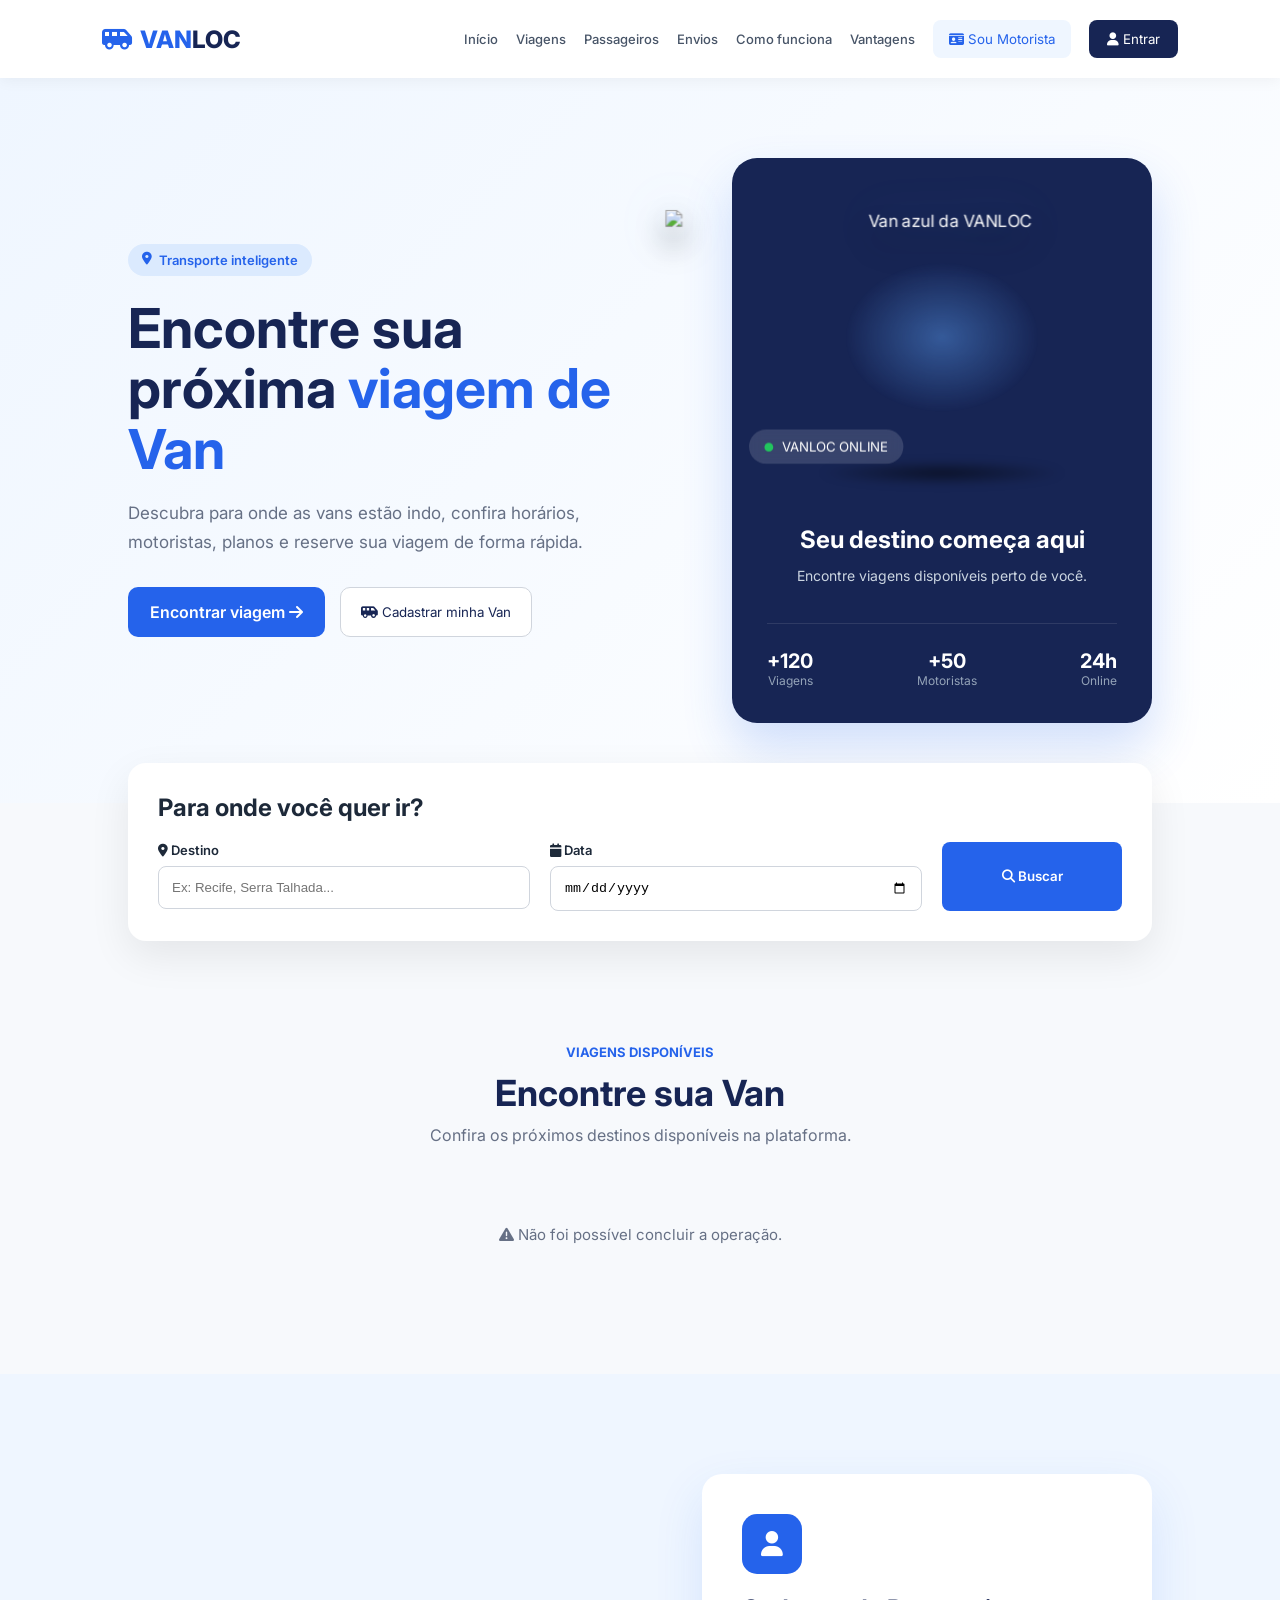
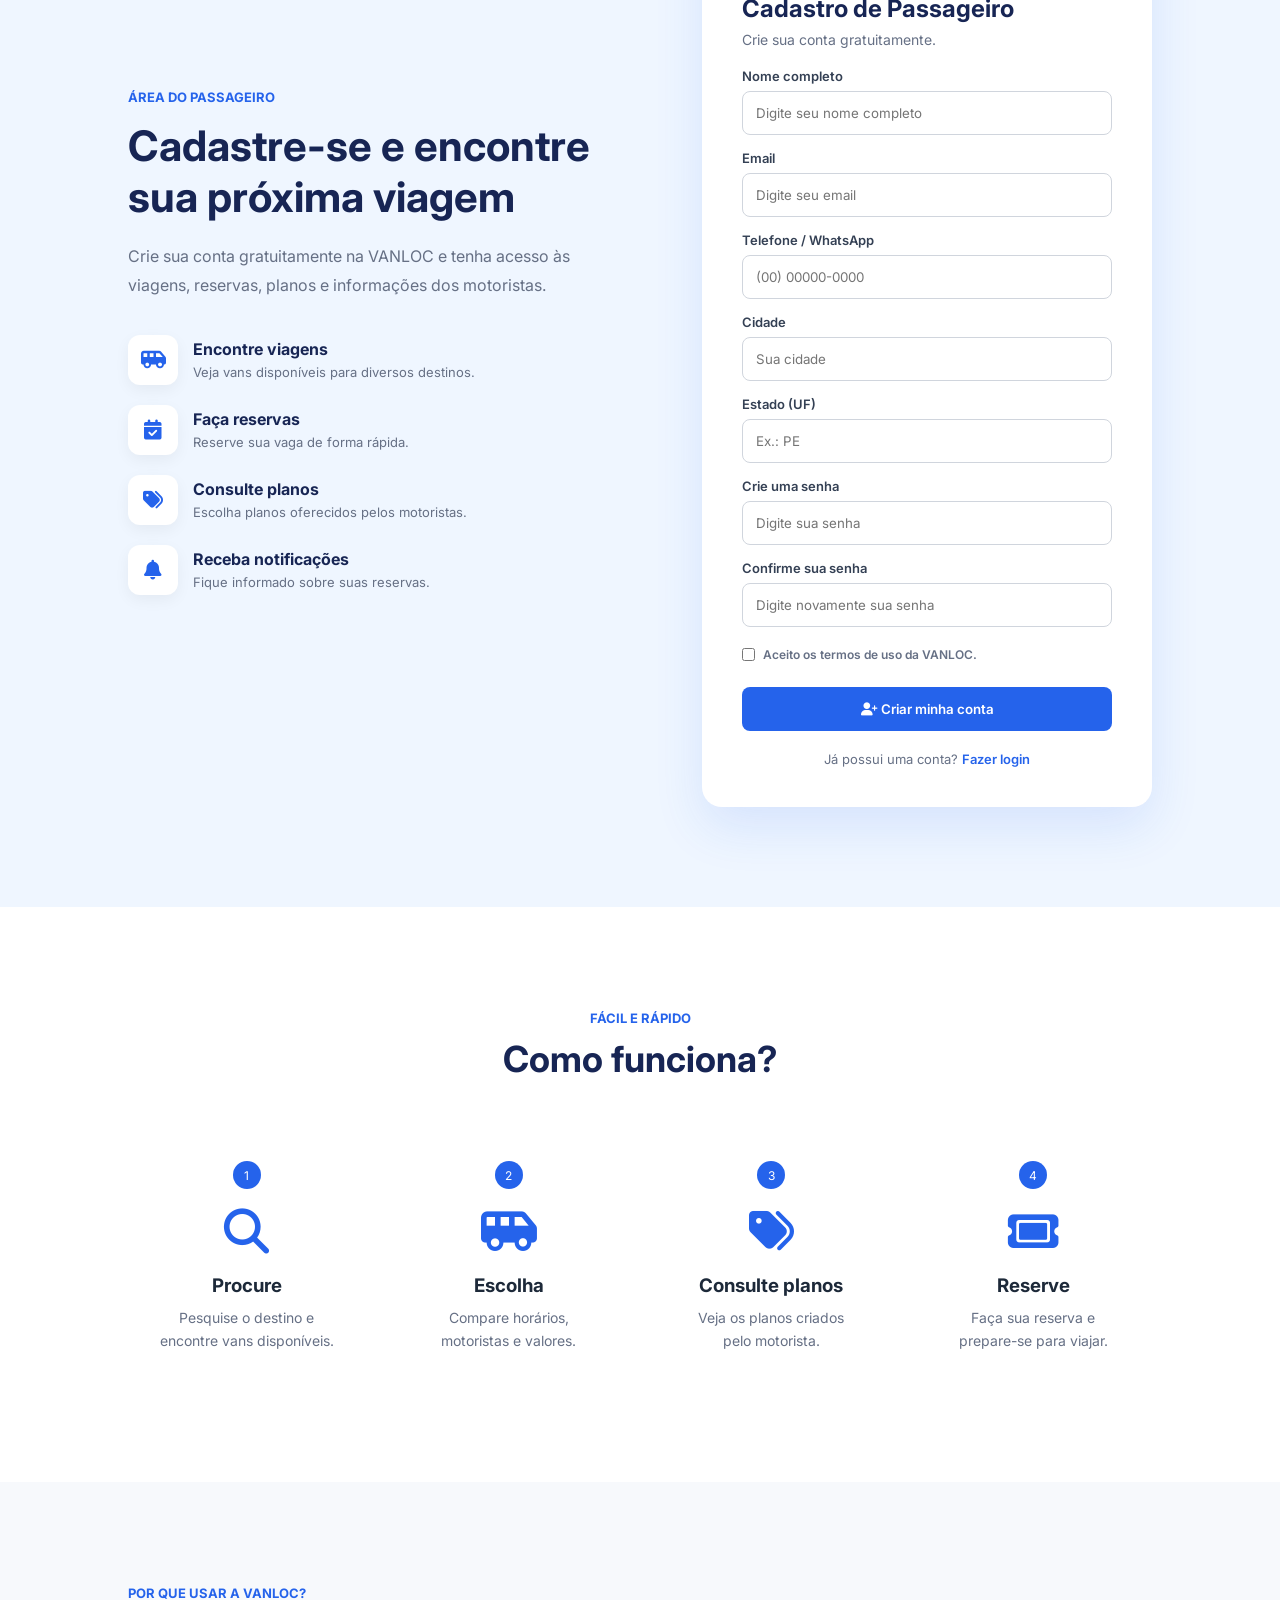
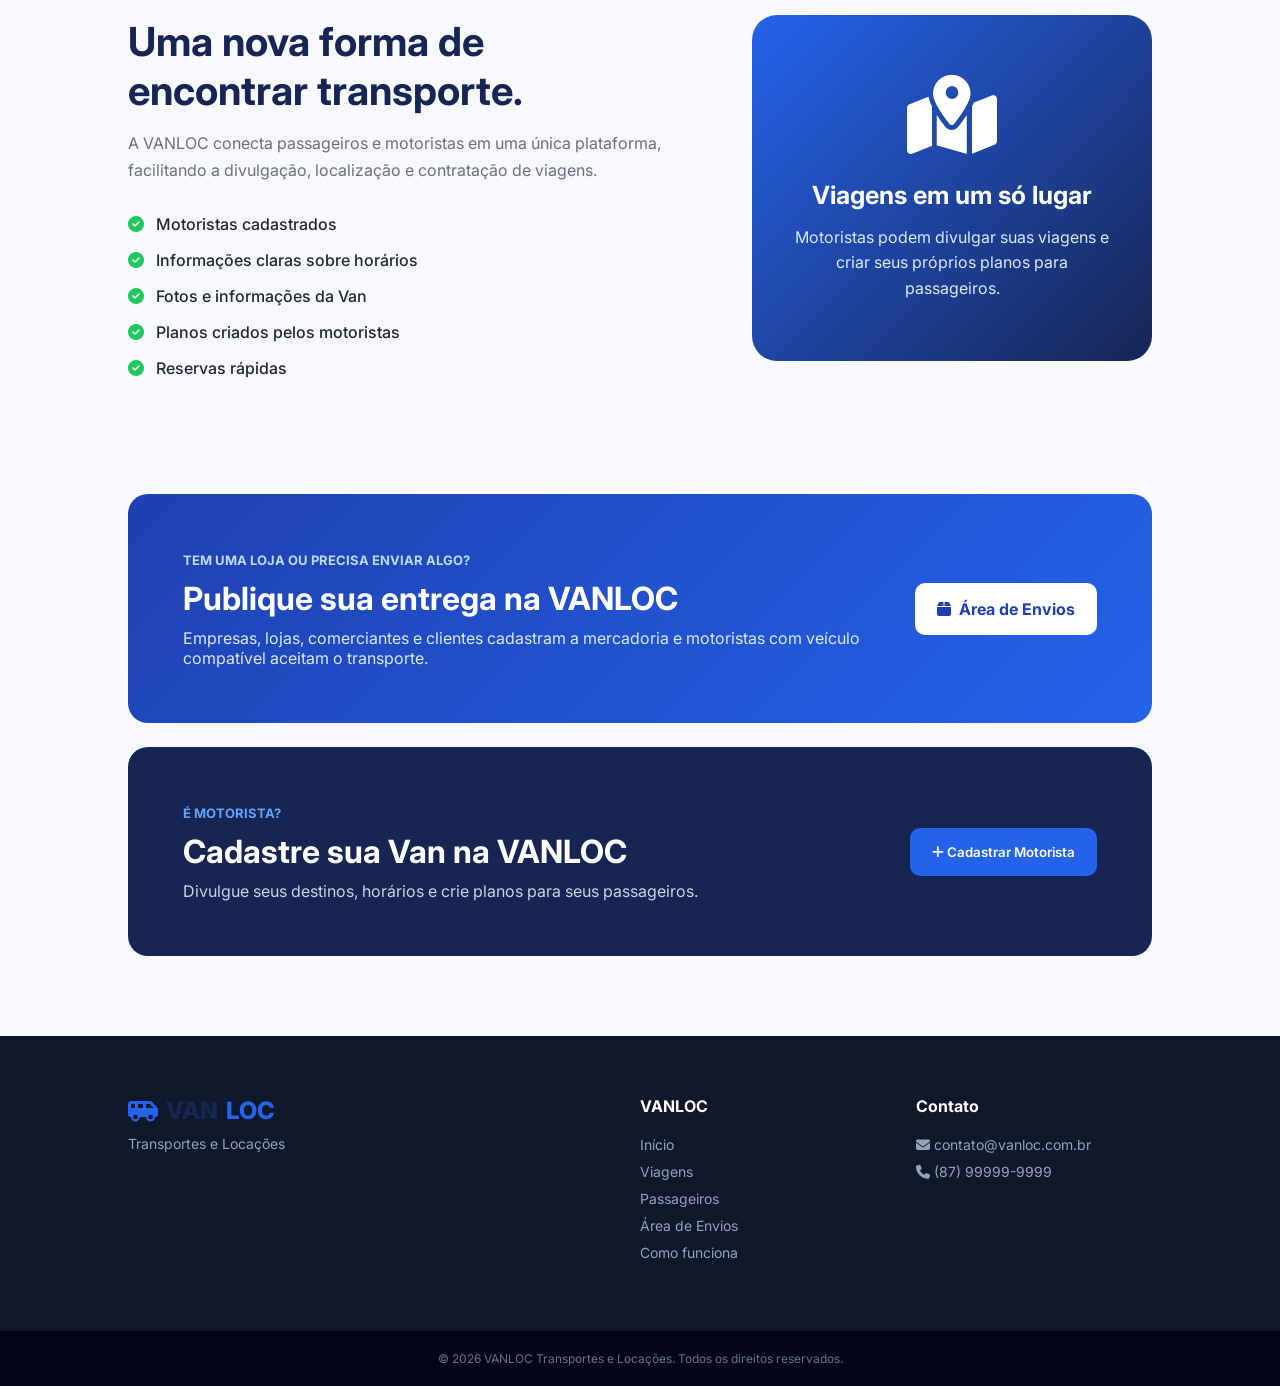
==== index.html @ 09cc71cd "Adiciona Área de Envios e compatibilidade por veículo, região e carga Quem precisa transportar merca" ====
<!DOCTYPE html>
<html lang="pt-BR">

<head>

    <meta charset="UTF-8">

    <meta name="viewport" content="width=device-width, initial-scale=1.0">

    <title>VANLOC | Transportes e Locações</title>
    <meta name="description" content="Encontre vans para o seu destino, compare horários e valores, consulte planos mensais e reserve sua vaga na VANLOC.">
    <meta name="theme-color" content="#2563eb">
    <meta property="og:title" content="VANLOC | Transportes e Locações">
    <meta property="og:description" content="Vans, horários e planos mensais de motoristas em um só lugar.">
    <meta property="og:type" content="website">

    <link rel="icon" href="favicon.ico" sizes="any">
    <link rel="icon" type="image/png" sizes="32x32" href="favicon-32.png">
    <link rel="icon" type="image/png" sizes="192x192" href="favicon-192.png">
    <link rel="apple-touch-icon" sizes="180x180" href="apple-touch-icon.png">
    <link rel="preconnect" href="https://fonts.googleapis.com">
    <link rel="preconnect" href="https://fonts.gstatic.com" crossorigin>
    <link rel="stylesheet" href="https://fonts.googleapis.com/css2?family=Inter:wght@400;500;600;700;800&display=swap">
    <link rel="stylesheet" href="style.css">

    <link
        rel="stylesheet"
        href="https://cdnjs.cloudflare.com/ajax/libs/font-awesome/6.5.2/css/all.min.css"
    >

</head>


<body>


<!-- =====================================================
HEADER
===================================================== -->

<header id="topo">

    <div class="logo">

        <i class="fa-solid fa-van-shuttle"></i>

        <span>VAN<span class="destaque">LOC</span></span>

    </div>


    <nav id="menuPrincipal" aria-label="Menu principal">

        <a href="#inicio">Início</a>

        <a href="#viagens">Viagens</a>

        <a href="#passageiro">Passageiros</a>

        <a href="envios.html">Envios</a>

        <a href="#como-funciona">Como funciona</a>

        <a href="#vantagens">Vantagens</a>


        <button
            class="btn-motorista"
            onclick="abrirMotorista()"
        >

            <i class="fa-solid fa-id-card"></i>

            Sou Motorista

        </button>


        <button
            class="btn-login"
            id="botaoConta"
            onclick="abrirLogin()"
        >

            <i class="fa-solid fa-user"></i>

            Entrar

        </button>

    </nav>

    <button class="menu-toggle" id="menuToggle" type="button"
        aria-label="Abrir menu" aria-expanded="false" aria-controls="menuPrincipal">
        <i class="fa-solid fa-bars"></i>
    </button>

</header>



<!-- =====================================================
HERO
===================================================== -->

<section class="hero" id="inicio">


    <div class="hero-text">


        <span class="tag">

            <i class="fa-solid fa-location-dot"></i>

            Transporte inteligente

        </span>


        <h1>

            Encontre sua próxima

            <span>viagem de Van</span>

        </h1>


        <p>

            Descubra para onde as vans estão indo, confira horários,
            motoristas, planos e reserve sua viagem de forma rápida.

        </p>


        <div class="hero-buttons">


            <a
                href="#viagens"
                class="btn-principal"
            >

                Encontrar viagem

                <i class="fa-solid fa-arrow-right"></i>

            </a>


            <button
                class="btn-secundario"
                onclick="abrirMotorista()"
            >

                <i class="fa-solid fa-van-shuttle"></i>

                Cadastrar minha Van

            </button>


        </div>


    </div>



    <div class="hero-card" id="heroCard">


        <div class="van-stage">

            <div class="van-tilt" id="vanTilt">

                <span class="van-glow"></span>

                <span class="van-floor"></span>


                <div class="van-float">

                    <picture>
                        <source srcset="van.webp" type="image/webp">
                        <img
                            class="van-img"
                            src="van.png"
                            alt="Van azul da VANLOC"
                            width="1100"
                            height="644"
                            fetchpriority="high"
                            decoding="async"
                            draggable="false"
                        >
                    </picture>

                </div>


                <div class="status-online">

                    <span></span>

                    VANLOC ONLINE

                </div>

            </div>

        </div>


        <h3>

            Seu destino começa aqui

        </h3>


        <p>

            Encontre viagens disponíveis perto de você.

        </p>


        <div class="estatisticas">


            <div>

                <strong>+120</strong>

                <span>Viagens</span>

            </div>


            <div>

                <strong>+50</strong>

                <span>Motoristas</span>

            </div>


            <div>

                <strong>24h</strong>

                <span>Online</span>

            </div>


        </div>


    </div>


</section>



<!-- =====================================================
BUSCA
===================================================== -->

<section class="busca">


    <div class="busca-container">


        <h2>

            Para onde você quer ir?

        </h2>


        <div class="form-busca">


            <div class="campo">

                <label>

                    <i class="fa-solid fa-location-dot"></i>

                    Destino

                </label>


                <input
                    type="text"
                    id="buscaDestino"
                    placeholder="Ex: Recife, Serra Talhada..."
                >

            </div>


            <div class="campo">

                <label>

                    <i class="fa-solid fa-calendar"></i>

                    Data

                </label>


                <input
                    type="date"
                    id="buscaData"
                >

            </div>


            <button onclick="buscarViagem()">

                <i class="fa-solid fa-magnifying-glass"></i>

                Buscar

            </button>


        </div>


    </div>


</section>



<!-- =====================================================
VIAGENS
===================================================== -->

<section
    class="viagens"
    id="viagens"
>


    <div class="titulo-secao">

        <span>VIAGENS DISPONÍVEIS</span>

        <h2>Encontre sua Van</h2>

        <p>

            Confira os próximos destinos disponíveis na plataforma.

        </p>

    </div>



    <div
        class="viagens-grid"
        id="listaViagens"
    >

        <!-- preenchido via JS (script.js) com as viagens do banco de dados -->

        <div class="viagens-vazio" id="viagensCarregando">

            <i class="fa-solid fa-spinner fa-spin"></i>

            Carregando viagens...

        </div>


    </div>


</section>



<!-- =====================================================
PASSAGEIRO
===================================================== -->

<section
    class="passageiro"
    id="passageiro"
>


    <div class="passageiro-info">


        <span>

            ÁREA DO PASSAGEIRO

        </span>


        <h2>

            Cadastre-se e encontre
            sua próxima viagem

        </h2>


        <p>

            Crie sua conta gratuitamente na VANLOC e tenha acesso às viagens,
            reservas, planos e informações dos motoristas.

        </p>



        <div class="beneficios-passageiro">


            <div>

                <i class="fa-solid fa-van-shuttle"></i>

                <div>

                    <strong>

                        Encontre viagens

                    </strong>

                    <p>

                        Veja vans disponíveis para diversos destinos.

                    </p>

                </div>

            </div>



            <div>

                <i class="fa-solid fa-calendar-check"></i>

                <div>

                    <strong>

                        Faça reservas

                    </strong>

                    <p>

                        Reserve sua vaga de forma rápida.

                    </p>

                </div>

            </div>



            <div>

                <i class="fa-solid fa-tags"></i>

                <div>

                    <strong>

                        Consulte planos

                    </strong>

                    <p>

                        Escolha planos oferecidos pelos motoristas.

                    </p>

                </div>

            </div>



            <div>

                <i class="fa-solid fa-bell"></i>

                <div>

                    <strong>

                        Receba notificações

                    </strong>

                    <p>

                        Fique informado sobre suas reservas.

                    </p>

                </div>

            </div>


        </div>


    </div>



    <!-- CADASTRO -->


    <div class="card-cadastro-passageiro">


        <div class="icone-passageiro">

            <i class="fa-solid fa-user"></i>

        </div>


        <h2>

            Cadastro de Passageiro

        </h2>


        <p>

            Crie sua conta gratuitamente.

        </p>



        <form id="formCadastroPassageiro">


            <label>

                Nome completo

            </label>


            <input
                type="text"
                id="passageiroNome"
                placeholder="Digite seu nome completo"
                required
            >



            <label>

                Email

            </label>


            <input
                type="email"
                id="passageiroEmail"
                placeholder="Digite seu email"
                required
            >



            <label>

                Telefone / WhatsApp

            </label>


            <input
                type="tel"
                id="passageiroTelefone"
                placeholder="(00) 00000-0000"
                required
            >



            <label>

                Cidade

            </label>


            <input
                type="text"
                id="passageiroCidade"
                placeholder="Sua cidade"
                required
            >



            <label>

                Estado (UF)

            </label>


            <input
                type="text"
                id="passageiroEstado"
                placeholder="Ex.: PE"
                maxlength="2"
                required
            >



            <label>

                Crie uma senha

            </label>


            <input
                type="password"
                id="passageiroSenha"
                minlength="6"
                placeholder="Digite sua senha"
                required
            >



            <label>

                Confirme sua senha

            </label>


            <input
                type="password"
                id="passageiroConfirmarSenha"
                placeholder="Digite novamente sua senha"
                required
            >



            <div class="termos">


                <input
                    type="checkbox"
                    id="aceitarTermos"
                    required
                >


                <label for="aceitarTermos">

                    Aceito os termos de uso da VANLOC.

                </label>


            </div>



            <button
                type="submit"
                class="btn-passageiro"
            >

                <i class="fa-solid fa-user-plus"></i>

                Criar minha conta

            </button>



            <p class="login-passageiro">

                Já possui uma conta?

                <a
                    href="#"
                    onclick="abrirLogin()"
                >

                    Fazer login

                </a>

            </p>


        </form>


    </div>


</section>



<!-- =====================================================
COMO FUNCIONA
===================================================== -->

<section
    class="como-funciona"
    id="como-funciona"
>


    <div class="titulo-secao">

        <span>FÁCIL E RÁPIDO</span>

        <h2>

            Como funciona?

        </h2>

    </div>



    <div class="passos">


        <div class="passo">

            <div class="numero">1</div>

            <i class="fa-solid fa-magnifying-glass"></i>

            <h3>Procure</h3>

            <p>

                Pesquise o destino e encontre vans disponíveis.

            </p>

        </div>



        <div class="passo">

            <div class="numero">2</div>

            <i class="fa-solid fa-van-shuttle"></i>

            <h3>Escolha</h3>

            <p>

                Compare horários, motoristas e valores.

            </p>

        </div>



        <div class="passo">

            <div class="numero">3</div>

            <i class="fa-solid fa-tags"></i>

            <h3>Consulte planos</h3>

            <p>

                Veja os planos criados pelo motorista.

            </p>

        </div>



        <div class="passo">

            <div class="numero">4</div>

            <i class="fa-solid fa-ticket"></i>

            <h3>Reserve</h3>

            <p>

                Faça sua reserva e prepare-se para viajar.

            </p>

        </div>


    </div>


</section>



<!-- =====================================================
VANTAGENS
===================================================== -->

<section
    class="vantagens"
    id="vantagens"
>


    <div class="vantagens-texto">


        <span>

            POR QUE USAR A VANLOC?

        </span>


        <h2>

            Uma nova forma de encontrar
            transporte.

        </h2>


        <p>

            A VANLOC conecta passageiros e motoristas em uma única
            plataforma, facilitando a divulgação, localização e contratação
            de viagens.

        </p>



        <ul>


            <li>

                <i class="fa-solid fa-circle-check"></i>

                Motoristas cadastrados

            </li>


            <li>

                <i class="fa-solid fa-circle-check"></i>

                Informações claras sobre horários

            </li>


            <li>

                <i class="fa-solid fa-circle-check"></i>

                Fotos e informações da Van

            </li>


            <li>

                <i class="fa-solid fa-circle-check"></i>

                Planos criados pelos motoristas

            </li>


            <li>

                <i class="fa-solid fa-circle-check"></i>

                Reservas rápidas

            </li>


        </ul>


    </div>



    <div class="vantagens-card">


        <i class="fa-solid fa-map-location-dot"></i>


        <h3>

            Viagens em um só lugar

        </h3>


        <p>

            Motoristas podem divulgar suas viagens e criar seus próprios
            planos para passageiros.

        </p>


    </div>


</section>



<!-- =====================================================
BANNER MOTORISTA
===================================================== -->

<section class="motorista-banner envios-banner">


    <div>


        <span>

            TEM UMA LOJA OU PRECISA ENVIAR ALGO?

        </span>


        <h2>

            Publique sua entrega na VANLOC

        </h2>


        <p>

            Empresas, lojas, comerciantes e clientes cadastram a mercadoria
            e motoristas com veículo compatível aceitam o transporte.

        </p>


    </div>


    <a class="botao-banner" href="envios.html">

        <i class="fa-solid fa-box"></i>

        Área de Envios

    </a>


</section>



<section class="motorista-banner">


    <div>


        <span>

            É MOTORISTA?

        </span>


        <h2>

            Cadastre sua Van na VANLOC

        </h2>


        <p>

            Divulgue seus destinos, horários e crie planos para seus passageiros.

        </p>


    </div>


    <button onclick="abrirMotorista()">

        <i class="fa-solid fa-plus"></i>

        Cadastrar Motorista

    </button>


</section>



<!-- =====================================================
FOOTER
===================================================== -->

<footer>


    <div class="footer-logo">


        <div class="logo">

            <i class="fa-solid fa-van-shuttle"></i>

            VAN<span>LOC</span>

        </div>


        <p>

            Transportes e Locações

        </p>


    </div>



    <div>

        <h4>VANLOC</h4>

        <a href="#inicio">Início</a>

        <a href="#viagens">Viagens</a>

        <a href="#passageiro">Passageiros</a>

        <a href="envios.html">Área de Envios</a>

        <a href="#como-funciona">Como funciona</a>

    </div>



    <div>

        <h4>Contato</h4>


        <p>

            <i class="fa-solid fa-envelope"></i>

            contato@vanloc.com.br

        </p>


        <p>

            <i class="fa-solid fa-phone"></i>

            (87) 99999-9999

        </p>

    </div>


</footer>



<div class="copyright">

    © 2026 VANLOC Transportes e Locações.

    Todos os direitos reservados.

</div>



<!-- =====================================================
MODAL LOGIN
===================================================== -->

<div
    class="modal"
    id="modalLogin"
>


    <div class="modal-content">


        <button
            class="fechar"
            onclick="fecharLogin(true)"
        >

            &times;

        </button>


        <div class="modal-logo">


            <i class="fa-solid fa-van-shuttle"></i>


            <h2>

                VANLOC

            </h2>


            <p id="loginSubtitulo">

                Acesse sua conta de passageiro

            </p>


        </div>



        <p
            id="avisoLoginReserva"
            class="subtitulo"
            role="status"
            style="display:none"
        >
            Para reservar, faça login. Se ainda não tem cadastro, use o link abaixo para criar sua conta de passageiro.
        </p>



        <form id="formLogin">


            <div class="login-tipo" role="radiogroup" aria-label="Tipo de conta">

                <label>
                    <input type="radio" name="tipoLogin" value="passageiro" checked>
                    <span><i class="fa-solid fa-user"></i> Passageiro</span>
                </label>

                <label>
                    <input type="radio" name="tipoLogin" value="motorista">
                    <span><i class="fa-solid fa-id-card"></i> Motorista</span>
                </label>

            </div>


            <label>Email</label>


            <input
                type="email"
                id="emailLogin"
                placeholder="Digite seu email"
                autocomplete="email"
                required
            >



            <label>Senha</label>


            <input
                type="password"
                id="senhaLogin"
                placeholder="Digite sua senha"
                autocomplete="current-password"
                required
            >



            <button type="submit">

                Entrar

            </button>



            <p class="criar-conta" id="criarContaPassageiro">

                Ainda não possui uma conta?

                <a
                    href="#passageiro"
                    onclick="irParaCadastroPassageiro(event)"
                >

                    Criar conta

                </a>

            </p>


        </form>


    </div>


</div>



<!-- =====================================================
MODAL MOTORISTA
===================================================== -->

<div
    class="modal"
    id="modalMotorista"
>


    <div class="modal-content modal-grande">


        <button
            class="fechar"
            onclick="fecharMotorista()"
        >

            &times;

        </button>


        <h2>

            Cadastro de Motorista

        </h2>


        <p class="subtitulo">

            Cadastre suas informações, sua Van e sua viagem.

        </p>


        <p class="criar-conta">

            Já é motorista cadastrado?

            <a href="#" onclick="abrirLogin('motorista'); fecharMotorista(); return false;">

                Entrar no painel

            </a>

        </p>



        <form id="formMotorista">


            <h3>

                <i class="fa-solid fa-user"></i>

                Informações Pessoais

            </h3>



            <div class="form-grid">


                <div>

                    <label>Nome completo</label>

                    <input
                        type="text"
                        id="nomeMotorista"
                        required
                    >

                </div>


                <div>

                    <label>Telefone</label>

                    <input
                        type="tel"
                        id="telefoneMotorista"
                        required
                    >

                </div>


                <div>

                    <label>Email</label>

                    <input
                        type="email"
                        id="emailMotorista"
                        required
                    >

                </div>


                <div>

                    <label>CPF</label>

                    <input
                        type="text"
                        id="cpfMotorista"
                        required
                    >

                </div>


            

                <div>

                    <label>Senha de acesso</label>

                    <input
                        type="password"
                        id="senhaMotorista"
                        minlength="6"
                        autocomplete="new-password"
                        placeholder="Mínimo 6 caracteres"
                        required
                    >

                </div>


                <div>

                    <label>Confirme a senha</label>

                    <input
                        type="password"
                        id="confirmarSenhaMotorista"
                        minlength="6"
                        autocomplete="new-password"
                        required
                    >

                </div>


            </div>

            <h3>

                <i class="fa-solid fa-briefcase"></i>

                Serviços que você oferece

            </h3>


            <div class="servicos-opcoes">

                <label class="servico-opcao">
                    <input type="checkbox" id="servicoPassageiros" checked>
                    <span>
                        <i class="fa-solid fa-users"></i>
                        <strong>Transporte de passageiros</strong>
                        <small>Publique viagens e receba reservas.</small>
                    </span>
                </label>

                <label class="servico-opcao">
                    <input type="checkbox" id="servicoEntregas">
                    <span>
                        <i class="fa-solid fa-box"></i>
                        <strong>Entregas de mercadorias</strong>
                        <small>Encomendas de lojas, Mercado Livre, Shopee e particulares.</small>
                    </span>
                </label>

            </div>


            <div id="campoCapacidadeMotorista" style="display:none">

                <div class="form-grid">

                    <div>

                        <label for="tipoVeiculoMotorista">Veículo usado nas entregas</label>

                        <select id="tipoVeiculoMotorista" class="campo-select">
                            <option value="moto">Moto</option>
                            <option value="carro">Carro</option>
                            <option value="utilitario">Utilitário (Fiorino, Strada...)</option>
                            <option value="van" selected>Van</option>
                            <option value="caminhao">Caminhão</option>
                        </select>

                    </div>


                    <div>

                        <label for="capacidadeCargaMotorista">Capacidade de carga (kg)</label>

                        <input
                            type="number"
                            id="capacidadeCargaMotorista"
                            min="1"
                            max="30000"
                            placeholder="Ex: 500"
                        >

                    </div>

                </div>


                <label for="regioesMotorista">Cidades atendidas (opcional)</label>

                <input
                    type="text"
                    id="regioesMotorista"
                    maxlength="1000"
                    placeholder="Ex: Caruaru, Recife, Gravatá (em branco = qualquer cidade)"
                >

            </div>





            <h3>

                <i class="fa-solid fa-van-shuttle"></i>

                Informações da Van

            </h3>



            <div class="form-grid">


                <div>

                    <label>Marca / Modelo</label>

                    <input
                        type="text"
                        id="modeloVan"
                        placeholder="Ex: Renault Master"
                        required
                    >

                </div>


                <div>

                    <label>Placa</label>

                    <input
                        type="text"
                        id="placaVan"
                        required
                    >

                </div>


                <div>

                    <label>
                        Quantidade de passageiros
                    </label>

                    <input
                        type="number"
                        id="lugaresVan"
                        min="1"
                        required
                    >

                </div>


                <div>

                    <label>Foto da Van</label>

                    <input
                        type="file"
                        id="fotoVan"
                        accept="image/*"
                    >

                </div>


            </div>

            <div id="secaoViagemMotorista">




            <h3>

                <i class="fa-solid fa-route"></i>

                Informações da Viagem

            </h3>



            <div class="form-grid">


                <div>

                    <label>Origem</label>

                    <input
                        type="text"
                        id="origem"
                        required
                    >

                </div>


                <div>

                    <label>Destino</label>

                    <input
                        type="text"
                        id="destino"
                        required
                    >

                </div>


                <div>

                    <label>Data da viagem</label>

                    <input
                        type="date"
                        id="dataViagem"
                        required
                    >

                </div>


                <div>

                    <label>Horário</label>

                    <input
                        type="time"
                        id="horarioViagem"
                        required
                    >

                </div>


                <div>

                    <label>
                        Valor da viagem avulsa
                    </label>

                    <input
                        type="number"
                        id="valorViagem"
                        min="0"
                        step="0.01"
                        placeholder="Ex: 80.00"
                        required
                    >

                </div>


                <div>

                    <label>
                        Vagas disponíveis
                    </label>

                    <input
                        type="number"
                        id="vagasViagem"
                        min="1"
                        required
                    >

                </div>


            </div>


            </div>



            <!-- =================================================
            AVISO PAINEL DO MOTORISTA
            ================================================= -->

            <div class="aviso-painel-motorista">

                <i class="fa-solid fa-circle-info"></i>

                <p>

                    Depois do cadastro, você será levado ao seu
                    <strong>Painel do Motorista</strong>, onde poderá
                    gerenciar suas viagens e até 3 planos mensais
                    e/ou encontrar entregas de mercadorias
                    compatíveis com o seu veículo.

                </p>

            </div>



            <button
                type="submit"
                class="btn-cadastro"
            >

                <i class="fa-solid fa-check"></i>

                Cadastrar e ir para o Painel

            </button>


        </form>


    </div>


</div>



<!-- =====================================================
MODAL PLANOS
===================================================== -->

<div
    class="modal"
    id="modalPlanos"
>


    <div class="modal-content modal-planos">


        <button
            class="fechar"
            onclick="fecharPlanos()"
        >

            &times;

        </button>



        <div class="cabecalho-planos">


            <span>

                <i class="fa-solid fa-tags"></i>

                PLANOS DE VIAGEM

            </span>


            <h2 id="tituloPlanos">

                Planos disponíveis

            </h2>


            <p id="subtituloPlanos">

                Escolha o plano ideal para suas viagens.

            </p>


        </div>



        <div
            class="planos-grid"
            id="listaPlanos"
        >

            <!-- preenchido via JS -->

        </div>



        <div class="info-planos">


            <i class="fa-solid fa-circle-info"></i>


            Os planos são criados pelos próprios motoristas no
            Painel do Motorista. Os valores e vantagens podem
            variar conforme cada motorista.


            <strong>

                Valor mínimo permitido: R$ 20,00 por viagem.

            </strong>


        </div>


    </div>


</div>



<!-- =====================================================
MODAL RESERVA
===================================================== -->

<div
    class="modal"
    id="modalReserva"
>


    <div class="modal-content">


        <button
            class="fechar"
            onclick="fecharReserva()"
        >

            &times;

        </button>


        <h2>

            Reservar Viagem

        </h2>


        <p
            id="viagemSelecionada"
            class="subtitulo"
        ></p>



        <form id="formReserva">


            <label>

                Nome completo

            </label>


            <input
                type="text"
                id="campoNomeReserva"
                required
            >



            <label>

                Telefone

            </label>


            <input
                type="tel"
                id="campoTelefoneReserva"
                required
            >



            <label>

                Quantidade de passageiros

            </label>


            <input
                type="number"
                id="campoQuantidadeReserva"
                min="1"
                value="1"
                required
            >



            <div class="aviso-pagamento" role="note">

                <i class="fa-solid fa-money-bill-wave"></i>

                <div>

                    <strong>PAGAMENTO REALIZADO NA HORA DA PARTIDA PARA VIAGEM</strong>

                    <p>
                        O pagamento é feito diretamente ao motorista no
                        momento da partida. Nada é cobrado pelo site.
                    </p>

                </div>

            </div>



            <button type="submit">

                Confirmar Reserva

            </button>


        </form>


    </div>


</div>



<!-- =====================================================
NOTIFICAÇÃO
===================================================== -->

<div
    id="notificacao"
    class="notificacao"
>


    <i class="fa-solid fa-circle-check"></i>


    <span id="mensagemNotificacao"></span>


</div>



<script src="script.js"></script>


</body>

</html>
---- style.css ----
/* Fonte Inter carregada via <link> no HTML (mais rápido que @import) */


* {
    margin: 0;
    padding: 0;
    box-sizing: border-box;
}


html {
    scroll-behavior: smooth;
}


body {
    font-family: 'Inter', sans-serif;
    background: #f7f9fc;
    color: #1d2939;
}


/* =====================================================
HEADER
===================================================== */

header {

    width: 100%;

    display: flex;

    justify-content: space-between;

    align-items: center;

    padding: 20px 8%;

    background: white;

    position: sticky;

    top: 0;

    z-index: 100;

    box-shadow: 0 2px 15px rgba(0,0,0,0.05);

}


.logo {

    font-size: 24px;

    font-weight: 800;

    color: #172554;

    display: flex;

    align-items: center;

    gap: 8px;

}


.logo i {

    color: #2563eb;

}


.logo span {

    color: #2563eb;

}


.logo .destaque {

    color: #172554;

}


nav {

    display: flex;

    align-items: center;

    gap: 18px;

}


nav a {

    text-decoration: none;

    color: #475467;

    font-size: 13px;

    font-weight: 500;

}


nav a:hover {

    color: #2563eb;

}


button {

    border: none;

    cursor: pointer;

    font-family: inherit;

}


.btn-login {

    background: #172554;

    color: white;

    padding: 11px 18px;

    border-radius: 8px;

}


.btn-motorista {

    background: #eff6ff;

    color: #2563eb;

    padding: 11px 16px;

    border-radius: 8px;

}


/* =====================================================
HERO
===================================================== */

.hero {

    min-height: 580px;

    padding: 80px 10%;

    display: grid;

    grid-template-columns: 1fr 420px;

    gap: 80px;

    align-items: center;

    background: linear-gradient(
        135deg,
        #eff6ff,
        #ffffff
    );

}


.tag {

    background: #dbeafe;

    color: #2563eb;

    padding: 8px 14px;

    border-radius: 30px;

    font-size: 13px;

    font-weight: 600;

    display: inline-flex;

    gap: 7px;

    margin-bottom: 22px;

}


.hero h1 {

    font-size: 55px;

    line-height: 1.1;

    margin-bottom: 20px;

    color: #172554;

}


.hero h1 span {

    color: #2563eb;

}


.hero p {

    color: #667085;

    font-size: 17px;

    line-height: 1.7;

    max-width: 600px;

}


.hero-buttons {

    display: flex;

    gap: 15px;

    margin-top: 30px;

}


.btn-principal {

    background: #2563eb;

    color: white;

    padding: 15px 22px;

    border-radius: 10px;

    text-decoration: none;

    font-weight: 600;

}


.btn-secundario {

    background: white;

    color: #172554;

    padding: 15px 20px;

    border-radius: 10px;

    border: 1px solid #d0d5dd;

}


/* HERO CARD */

.hero-card {

    background: #172554;

    padding: 35px;

    border-radius: 25px;

    color: white;

    text-align: center;

    box-shadow: 0 25px 50px rgba(37,99,235,0.2);

}


.status-online {

    position: absolute;

    left: 0;

    bottom: 46px;

    display: inline-flex;

    gap: 8px;

    align-items: center;

    background: rgba(255,255,255,0.14);

    backdrop-filter: blur(6px);

    -webkit-backdrop-filter: blur(6px);

    padding: 8px 14px;

    border-radius: 30px;

    font-size: 12px;

    transform: translateZ(84px);

}


.status-online span {

    width: 8px;

    height: 8px;

    background: #22c55e;

    border-radius: 50%;

}


/* ---------- Van em 3D ---------- */

.van-stage {

    position: relative;

    height: 300px;

    margin: 6px 0 26px;

    perspective: 900px;

}


.van-tilt {

    position: absolute;

    inset: 0;

    transform-style: preserve-3d;

    transform: rotateX(var(--rx, 0deg)) rotateY(var(--ry, 0deg));

    transition: transform 0.18s ease-out;

    will-change: transform;

}


.van-glow {

    position: absolute;

    left: 50%;

    top: 46%;

    width: 80%;

    height: 72%;

    transform: translate(-50%, -50%) translateZ(-30px);

    background: radial-gradient(
        closest-side,
        rgba(96,165,250,0.42),
        rgba(96,165,250,0) 72%
    );

    pointer-events: none;

}


.van-floor {

    position: absolute;

    left: 50%;

    bottom: 14px;

    width: 70%;

    height: 24px;

    transform: translateX(-50%);

    background: radial-gradient(
        closest-side,
        rgba(0,0,0,0.55),
        rgba(0,0,0,0) 100%
    );

    filter: blur(4px);

    pointer-events: none;

}


.van-float {

    position: absolute;

    left: 50%;

    bottom: -25px;

    width: 185%;

    transform-style: preserve-3d;

    transform: translateX(-50%) translateZ(46px);

    animation: vanFlutuar 5s ease-in-out infinite;

}


.van-img {

    display: block;

    width: 100%;

    height: auto;

    user-select: none;

    -webkit-user-drag: none;

    filter:
        drop-shadow(0 16px 14px rgba(0,0,0,0.45))
        drop-shadow(0 0 22px rgba(96,165,250,0.22));

}


@keyframes vanFlutuar {

    0%, 100% {
        transform: translateX(-50%) translateZ(46px) translateY(0);
    }

    50% {
        transform: translateX(-50%) translateZ(46px) translateY(-7px);
    }

}


.hero-card h3 {

    font-size: 24px;

    margin-bottom: 10px;

}


.hero-card p {

    color: #cbd5e1;

    font-size: 14px;

}


.estatisticas {

    display: flex;

    justify-content: space-between;

    margin-top: 35px;

    border-top: 1px solid rgba(255,255,255,0.1);

    padding-top: 25px;

}


.estatisticas div {

    display: flex;

    flex-direction: column;

}


.estatisticas strong {

    font-size: 20px;

}


.estatisticas span {

    font-size: 12px;

    color: #94a3b8;

}


/* =====================================================
BUSCA
===================================================== */

.busca {

    padding: 0 10%;

    margin-top: -40px;

    position: relative;

}


.busca-container {

    background: white;

    padding: 30px;

    border-radius: 18px;

    box-shadow: 0 15px 40px rgba(0,0,0,0.08);

}


.busca-container h2 {

    margin-bottom: 20px;

}


.form-busca {

    display: grid;

    grid-template-columns: 1fr 1fr 180px;

    gap: 20px;

}


.campo {

    display: flex;

    flex-direction: column;

}


.campo label {

    font-size: 13px;

    font-weight: 600;

    margin-bottom: 8px;

}


input {

    padding: 13px;

    border: 1px solid #d0d5dd;

    border-radius: 8px;

    outline: none;

}


input:focus {

    border-color: #2563eb;

}


.form-busca button {

    background: #2563eb;

    color: white;

    border-radius: 8px;

    font-weight: 600;

}


/* =====================================================
SEÇÕES
===================================================== */

.viagens,
.como-funciona {

    padding: 100px 10%;

}


.titulo-secao {

    text-align: center;

    margin-bottom: 50px;

}


.titulo-secao span {

    color: #2563eb;

    font-weight: 700;

    font-size: 13px;

}


.titulo-secao h2 {

    font-size: 36px;

    color: #172554;

    margin: 10px 0;

}


.titulo-secao p {

    color: #667085;

}


/* =====================================================
VIAGENS
===================================================== */

.viagens-grid {

    display: grid;

    grid-template-columns: repeat(3, 1fr);

    gap: 25px;

}


.viagem-card {

    background: white;

    border-radius: 16px;

    overflow: hidden;

    box-shadow: 0 8px 30px rgba(0,0,0,0.06);

    transition: 0.3s;

}


.viagem-card:hover {

    transform: translateY(-7px);

}


.imagem-van {

    height: 190px;

    position: relative;

}


.imagem-van img {

    width: 100%;

    height: 100%;

    object-fit: cover;

}


.disponivel {

    position: absolute;

    top: 15px;

    right: 15px;

    background: #dcfce7;

    color: #15803d;

    padding: 7px 12px;

    border-radius: 20px;

    font-size: 11px;

    font-weight: 700;

}


.viagem-info {

    padding: 22px;

}


.motorista-info {

    display: flex;

    align-items: center;

    gap: 10px;

    margin-bottom: 20px;

}


.avatar {

    width: 45px;

    height: 45px;

    border-radius: 50%;

    background: #dbeafe;

    color: #2563eb;

    display: flex;

    justify-content: center;

    align-items: center;

    font-weight: 700;

}


.motorista-info div:last-child {

    display: flex;

    flex-direction: column;

}


.motorista-info strong {

    font-size: 13px;

}


.motorista-info span {

    font-size: 10px;

    color: #16a34a;

}


.viagem-info h3 {

    color: #172554;

    margin-bottom: 18px;

    font-size: 18px;

}


.viagem-info h3 i {

    color: #2563eb;

    margin: 0 7px;

}


.detalhes {

    display: flex;

    gap: 20px;

    margin-bottom: 25px;

    color: #667085;

    font-size: 12px;

}


.detalhes i {

    color: #2563eb;

}


.rodape-viagem {

    border-top: 1px solid #eaecf0;

    padding-top: 18px;

    display: flex;

    justify-content: space-between;

    align-items: center;

    gap: 15px;

}


.preco {

    min-width: 120px;

}


.preco small {

    display: block;

    color: #98a2b3;

    font-size: 10px;

}


.preco strong {

    color: #2563eb;

    font-size: 19px;

}


.preco .valor-minimo {

    color: #16a34a;

    font-size: 9px;

    margin-top: 5px;

}


.botoes-viagem {

    display: flex;

    flex-direction: column;

    gap: 7px;

    width: 145px;

}


.btn-planos {

    background: #eff6ff;

    color: #2563eb;

    border: 1px solid #bfdbfe;

    padding: 9px 8px;

    border-radius: 7px;

    font-size: 10px;

    font-weight: 600;

}


.btn-planos:hover {

    background: #dbeafe;

}


.btn-reservar {

    background: #2563eb;

    color: white;

    padding: 9px 8px;

    border-radius: 7px;

    font-size: 11px;

    font-weight: 600;

}


/* =====================================================
PASSAGEIRO
===================================================== */

.passageiro {

    padding: 100px 10%;

    background: #eff6ff;

    display: grid;

    grid-template-columns: 1fr 450px;

    gap: 80px;

    align-items: center;

}


.passageiro-info > span {

    color: #2563eb;

    font-size: 13px;

    font-weight: 700;

}


.passageiro-info h2 {

    font-size: 42px;

    color: #172554;

    margin: 15px 0 20px;

    line-height: 1.2;

}


.passageiro-info > p {

    color: #667085;

    line-height: 1.8;

    font-size: 16px;

    margin-bottom: 35px;

}


.beneficios-passageiro {

    display: flex;

    flex-direction: column;

    gap: 20px;

}


.beneficios-passageiro > div {

    display: flex;

    align-items: center;

    gap: 15px;

}


.beneficios-passageiro i {

    width: 50px;

    height: 50px;

    background: white;

    color: #2563eb;

    border-radius: 12px;

    display: flex;

    align-items: center;

    justify-content: center;

    font-size: 20px;

    box-shadow: 0 5px 15px rgba(0,0,0,0.05);

}


.beneficios-passageiro strong {

    color: #172554;

    display: block;

    margin-bottom: 5px;

}


.beneficios-passageiro p {

    color: #667085;

    font-size: 13px;

}


.card-cadastro-passageiro {

    background: white;

    padding: 40px;

    border-radius: 20px;

    box-shadow: 0 20px 50px rgba(37,99,235,0.12);

}


.icone-passageiro {

    width: 60px;

    height: 60px;

    background: #2563eb;

    color: white;

    border-radius: 15px;

    display: flex;

    justify-content: center;

    align-items: center;

    font-size: 25px;

    margin-bottom: 20px;

}


.card-cadastro-passageiro h2 {

    color: #172554;

    margin-bottom: 8px;

}


.card-cadastro-passageiro > p {

    color: #667085;

    font-size: 14px;

    margin-bottom: 20px;

}


#formCadastroPassageiro label {

    display: block;

    margin-top: 15px;

    margin-bottom: 7px;

    font-size: 13px;

    font-weight: 600;

    color: #344054;

}


#formCadastroPassageiro input {

    width: 100%;

    padding: 13px;

    border: 1px solid #d0d5dd;

    border-radius: 8px;

    font-family: inherit;

}


.termos {

    display: flex;

    align-items: center;

    gap: 8px;

    margin-top: 20px;

}


.termos input {

    width: auto !important;

}


.termos label {

    margin: 0 !important;

    font-size: 12px !important;

    color: #667085 !important;

}


.btn-passageiro {

    width: 100%;

    margin-top: 25px;

    padding: 15px;

    background: #2563eb;

    color: white;

    border-radius: 8px;

    font-weight: 600;

}


.login-passageiro {

    text-align: center;

    margin-top: 20px;

    font-size: 13px;

    color: #667085;

}


.login-passageiro a {

    color: #2563eb;

    font-weight: 600;

    text-decoration: none;

}


/* =====================================================
COMO FUNCIONA
===================================================== */

.como-funciona {

    background: white;

}


.passos {

    display: grid;

    grid-template-columns: repeat(4, 1fr);

    gap: 25px;

}


.passo {

    text-align: center;

    padding: 30px;

}


.numero {

    width: 28px;

    height: 28px;

    background: #2563eb;

    color: white;

    border-radius: 50%;

    display: flex;

    justify-content: center;

    align-items: center;

    margin: auto;

    font-size: 12px;

}


.passo > i {

    font-size: 45px;

    color: #2563eb;

    margin: 20px 0;

}


.passo h3 {

    margin-bottom: 10px;

}


.passo p {

    color: #667085;

    font-size: 14px;

    line-height: 1.6;

}


/* =====================================================
VANTAGENS
===================================================== */

.vantagens {

    padding: 100px 10%;

    display: grid;

    grid-template-columns: 1fr 400px;

    gap: 80px;

    align-items: center;

}


.vantagens-texto span {

    color: #2563eb;

    font-size: 13px;

    font-weight: 700;

}


.vantagens-texto h2 {

    font-size: 40px;

    margin: 15px 0;

    color: #172554;

}


.vantagens-texto p {

    color: #667085;

    line-height: 1.7;

}


.vantagens-texto ul {

    list-style: none;

    margin-top: 30px;

}


.vantagens-texto li {

    margin: 16px 0;

    font-weight: 500;

}


.vantagens-texto li i {

    color: #22c55e;

    margin-right: 8px;

}


.vantagens-card {

    background: linear-gradient(
        135deg,
        #2563eb,
        #172554
    );

    color: white;

    padding: 60px 40px;

    border-radius: 25px;

    text-align: center;

}


.vantagens-card i {

    font-size: 80px;

    margin-bottom: 25px;

}


.vantagens-card h3 {

    font-size: 25px;

    margin-bottom: 15px;

}


.vantagens-card p {

    color: #dbeafe;

    line-height: 1.6;

}


/* =====================================================
MOTORISTA
===================================================== */

.motorista-banner {

    margin: 0 10% 80px;

    padding: 55px;

    border-radius: 20px;

    background: #172554;

    color: white;

    display: flex;

    justify-content: space-between;

    align-items: center;

}


.motorista-banner span {

    color: #60a5fa;

    font-weight: 700;

    font-size: 13px;

}


.motorista-banner h2 {

    font-size: 32px;

    margin: 10px 0;

}


.motorista-banner p {

    color: #cbd5e1;

}


.motorista-banner button {

    background: #2563eb;

    color: white;

    padding: 16px 22px;

    border-radius: 10px;

    font-weight: 600;

}


/* =====================================================
FOOTER
===================================================== */

footer {

    background: #0f172a;

    color: white;

    padding: 60px 10%;

    display: grid;

    grid-template-columns: 2fr 1fr 1fr;

    gap: 40px;

}


footer h4 {

    margin-bottom: 20px;

}


footer a {

    display: block;

    color: #94a3b8;

    text-decoration: none;

    margin-bottom: 10px;

    font-size: 14px;

}


footer p {

    color: #94a3b8;

    margin: 10px 0;

    font-size: 14px;

}


.copyright {

    background: #020617;

    color: #64748b;

    text-align: center;

    padding: 20px;

    font-size: 12px;

}


.aviso-painel-motorista {

    display: flex;

    gap: 12px;

    align-items: flex-start;

    background: #eff6ff;

    border: 1px solid #bfdbfe;

    border-radius: 10px;

    padding: 16px;

    margin-top: 25px;

}


.aviso-painel-motorista i {

    color: #2563eb;

    font-size: 18px;

    margin-top: 2px;

}


.aviso-painel-motorista p {

    font-size: 13px;

    color: #1d3a66;

    line-height: 1.5;

}


/* =====================================================
MODAIS
===================================================== */

.modal {

    display: none;

    position: fixed;

    z-index: 1000;

    inset: 0;

    background: rgba(15,23,42,0.75);

    padding: 30px;

    overflow-y: auto;

}


.modal-content {

    background: white;

    width: 100%;

    max-width: 450px;

    margin: 40px auto;

    padding: 35px;

    border-radius: 18px;

    position: relative;

}


.modal-grande {

    max-width: 850px;

}


.fechar {

    position: absolute;

    right: 20px;

    top: 15px;

    background: transparent;

    font-size: 30px;

    color: #667085;

}


.modal-logo {

    text-align: center;

    margin-bottom: 25px;

}


.modal-logo i {

    font-size: 40px;

    color: #2563eb;

}


.modal h2 {

    color: #172554;

    margin-bottom: 8px;

}


.subtitulo {

    color: #667085;

    margin-bottom: 25px;

}


form label {

    display: block;

    margin: 15px 0 7px;

    font-size: 13px;

    font-weight: 600;

}


form input {

    width: 100%;

}


form button[type="submit"] {

    width: 100%;

    margin-top: 25px;

    padding: 14px;

    background: #2563eb;

    color: white;

    border-radius: 8px;

    font-weight: 600;

}


.criar-conta {

    text-align: center;

    margin-top: 20px;

    font-size: 13px;

    color: #667085;

}


.criar-conta a {

    color: #2563eb;

    font-weight: 600;

}


.form-grid {

    display: grid;

    grid-template-columns: 1fr 1fr;

    gap: 20px;

}


#formMotorista h3 {

    margin-top: 30px;

    margin-bottom: 5px;

    color: #172554;

}


#formMotorista h3 i {

    color: #2563eb;

    margin-right: 5px;

}


.descricao-cadastro-plano {

    font-size: 13px;

    color: #667085;

    margin: 10px 0 15px;

}


.btn-cadastro {

    background: #16a34a !important;

}


/* =====================================================
PLANOS
===================================================== */

.modal-planos {

    max-width: 1100px;

}


.cabecalho-planos {

    text-align: center;

    margin-bottom: 40px;

}


.cabecalho-planos span {

    color: #2563eb;

    font-size: 12px;

    font-weight: 700;

}


.cabecalho-planos h2 {

    font-size: 32px;

    margin: 12px 0;

    color: #172554;

}


.cabecalho-planos p {

    color: #667085;

}


.planos-grid {

    display: grid;

    grid-template-columns: repeat(3, 1fr);

    gap: 20px;

}


.plano-card {

    border: 1px solid #e2e8f0;

    border-radius: 16px;

    padding: 30px;

    position: relative;

    background: white;

    transition: 0.3s;

}


.plano-card:hover {

    transform: translateY(-5px);

    box-shadow: 0 15px 35px rgba(0,0,0,0.08);

}


.plano-destaque {

    border: 2px solid #2563eb;

}


.mais-escolhido {

    position: absolute;

    top: -12px;

    left: 50%;

    transform: translateX(-50%);

    background: #2563eb;

    color: white;

    padding: 6px 15px;

    border-radius: 20px;

    font-size: 9px;

    font-weight: 700;

}


.plano-titulo {

    display: flex;

    align-items: center;

    gap: 10px;

}


.plano-titulo i {

    width: 42px;

    height: 42px;

    display: flex;

    justify-content: center;

    align-items: center;

    background: #eff6ff;

    color: #2563eb;

    border-radius: 10px;

}


.plano-titulo h3 {

    color: #172554;

}


.descricao-plano {

    color: #667085;

    font-size: 13px;

    margin: 20px 0;

    line-height: 1.6;

}


.preco-plano {

    margin-bottom: 25px;

}


.preco-plano small {

    display: block;

    color: #98a2b3;

}


.preco-plano strong {

    font-size: 32px;

    color: #2563eb;

}


.preco-plano span {

    color: #667085;

    font-size: 12px;

}


.plano-card ul {

    list-style: none;

    margin-bottom: 25px;

}


.plano-card li {

    font-size: 13px;

    margin: 13px 0;

    color: #475467;

}


.plano-card li i {

    color: #22c55e;

    margin-right: 7px;

}


.plano-card button {

    width: 100%;

    padding: 13px;

    background: #2563eb;

    color: white;

    border-radius: 8px;

    font-weight: 600;

}


.info-planos {

    margin-top: 30px;

    padding: 18px;

    background: #eff6ff;

    color: #475467;

    border-radius: 10px;

    font-size: 12px;

    line-height: 1.7;

}


.info-planos i {

    color: #2563eb;

    margin-right: 6px;

}


.info-planos strong {

    color: #172554;

}


.plano-vazio {

    grid-column: 1 / -1;

    display: flex;

    flex-direction: column;

    align-items: center;

    text-align: center;

    gap: 12px;

    padding: 40px 20px;

    color: #667085;

}


.plano-vazio i {

    font-size: 28px;

    color: #2563eb;

}


/* =====================================================
NOTIFICAÇÃO
===================================================== */

.notificacao {

    position: fixed;

    right: 25px;

    bottom: 25px;

    background: #172554;

    color: white;

    padding: 16px 20px;

    border-radius: 10px;

    display: none;

    align-items: center;

    gap: 10px;

    box-shadow: 0 15px 40px rgba(0,0,0,0.2);

    z-index: 2000;

}


.notificacao i {

    color: #22c55e;

}


/* =====================================================
RESPONSIVO
===================================================== */

@media (max-width: 1100px) {


    nav a {

        display: none;

    }


    .hero {

        grid-template-columns: 1fr;

    }


    .hero-card {

        max-width: 500px;

    }


    .viagens-grid {

        grid-template-columns: repeat(2, 1fr);

    }


    .passageiro {

        grid-template-columns: 1fr;

    }


    .vantagens {

        grid-template-columns: 1fr;

    }


}


@media (max-width: 700px) {


    header {

        padding: 15px 5%;

    }


    .btn-motorista {

        display: none;

    }


    .hero {

        padding: 60px 7%;

    }


    .hero h1 {

        font-size: 38px;

    }


    .hero-buttons {

        flex-direction: column;

    }


    .form-busca {

        grid-template-columns: 1fr;

    }


    .viagens-grid {

        grid-template-columns: 1fr;

    }


    .rodape-viagem {

        flex-direction: column;

        align-items: stretch;

    }


    .botoes-viagem {

        width: 100%;

    }


    .botoes-viagem button {

        width: 100%;

    }


    .passos {

        grid-template-columns: 1fr;

    }


    .passageiro {

        padding: 70px 7%;

        gap: 50px;

    }


    .passageiro-info h2 {

        font-size: 32px;

    }


    .card-cadastro-passageiro {

        padding: 25px;

    }


    .vantagens {

        padding: 70px 7%;

    }


    .vantagens-texto h2 {

        font-size: 30px;

    }


    .motorista-banner {

        margin: 0 5% 50px;

        padding: 35px;

        flex-direction: column;

        align-items: flex-start;

        gap: 25px;

    }


    footer {

        grid-template-columns: 1fr;

    }


    .form-grid {

        grid-template-columns: 1fr;

    }


    .planos-grid {

        grid-template-columns: 1fr;

    }


}


/* =====================================================
PAINEL DO MOTORISTA
===================================================== */


.corpo-painel {

    background: #f7f9fc;

}


.painel-wrapper {

    display: flex;

    min-height: 100vh;

}



/* =====================================================
SIDEBAR
===================================================== */

.painel-sidebar {

    width: 240px;

    flex-shrink: 0;

    background: #172554;

    color: white;

    display: flex;

    flex-direction: column;

    padding: 30px 20px;

    position: sticky;

    top: 0;

    height: 100vh;

}


.painel-logo {

    font-size: 20px;

    font-weight: 800;

    display: flex;

    align-items: center;

    gap: 8px;

    color: #60a5fa;

}


.painel-logo .destaque {

    color: white;

}


.painel-logo-legenda {

    font-size: 12px;

    color: #93c5fd;

    margin: 6px 0 35px;

}


.painel-nav {

    display: flex;

    flex-direction: column;

    gap: 6px;

    flex: 1;

}


.painel-nav-item {

    display: flex;

    align-items: center;

    gap: 12px;

    padding: 12px 14px;

    border-radius: 10px;

    background: transparent;

    color: #cbd5e1;

    font-weight: 600;

    font-size: 14px;

    text-align: left;

    width: 100%;

}


.painel-nav-item i {

    width: 18px;

}


.painel-nav-item:hover {

    background: rgba(255,255,255,0.06);

    color: white;

}


.painel-nav-item.ativo {

    background: #2563eb;

    color: white;

}


.painel-sidebar-rodape {

    display: flex;

    flex-direction: column;

    gap: 8px;

    padding-top: 20px;

    border-top: 1px solid rgba(255,255,255,0.1);

}


.painel-sidebar-rodape a,
.painel-sidebar-rodape button {

    display: flex;

    align-items: center;

    gap: 10px;

    color: #cbd5e1;

    background: transparent;

    text-decoration: none;

    font-size: 13px;

    font-weight: 500;

    padding: 8px 6px;

    text-align: left;

}


.painel-sidebar-rodape a:hover,
.painel-sidebar-rodape button:hover {

    color: white;

}



/* =====================================================
CONTEÚDO
===================================================== */

.painel-conteudo {

    flex: 1;

    padding: 40px 5%;

    max-width: 1100px;

}


.painel-topo {

    margin-bottom: 30px;

}


.painel-topo h1 {

    color: #172554;

    font-size: 26px;

    margin-bottom: 6px;

}


.painel-topo p {

    color: #667085;

    font-size: 14px;

}



/* =====================================================
CARTÕES DE ESTATÍSTICA
===================================================== */

.stats-grid {

    display: grid;

    grid-template-columns: repeat(4, 1fr);

    gap: 20px;

    margin-bottom: 30px;

}


.stat-card {

    background: white;

    border-radius: 14px;

    padding: 22px;

    display: flex;

    align-items: center;

    gap: 16px;

    box-shadow: 0 2px 15px rgba(0,0,0,0.05);

}


.stat-card i {

    width: 46px;

    height: 46px;

    border-radius: 12px;

    background: #eff6ff;

    color: #2563eb;

    display: flex;

    align-items: center;

    justify-content: center;

    font-size: 18px;

    flex-shrink: 0;

}


.stat-card strong {

    display: block;

    font-size: 20px;

    color: #172554;

}


.stat-card span {

    font-size: 12px;

    color: #667085;

}



/* =====================================================
CARTÃO GENÉRICO DO PAINEL
===================================================== */

.painel-card {

    background: white;

    border-radius: 14px;

    padding: 26px;

    box-shadow: 0 2px 15px rgba(0,0,0,0.05);

}


.painel-card h2 {

    font-size: 17px;

    color: #172554;

    margin-bottom: 16px;

}


.painel-obs {

    margin-top: 16px;

    font-size: 12px;

    color: #667085;

}


.painel-obs i {

    color: #2563eb;

    margin-right: 6px;

}



/* =====================================================
TABELA DE VIAGENS
===================================================== */

.tabela-viagens {

    display: flex;

    flex-direction: column;

    gap: 10px;

}


.linha-viagem {

    display: flex;

    justify-content: space-between;

    align-items: center;

    padding: 14px 16px;

    background: #f7f9fc;

    border-radius: 10px;

    font-size: 13px;

}


.linha-viagem strong {

    color: #172554;

}


.linha-viagem span {

    color: #667085;

}


.viagens-vazio {

    text-align: center;

    padding: 30px 10px;

    color: #667085;

    font-size: 13px;

}



/* =====================================================
ABA DE PLANOS
===================================================== */

.planos-cabecalho {

    display: flex;

    justify-content: space-between;

    align-items: flex-start;

    gap: 20px;

    margin-bottom: 24px;

}


.planos-cabecalho h2 {

    color: #172554;

    margin-bottom: 6px;

}


.planos-cabecalho p {

    color: #667085;

    font-size: 13px;

    max-width: 520px;

    line-height: 1.6;

}


.btn-novo-plano {

    background: #2563eb;

    color: white;

    padding: 12px 18px;

    border-radius: 10px;

    font-weight: 600;

    font-size: 13px;

    white-space: nowrap;

    display: flex;

    align-items: center;

    gap: 8px;

}


.btn-novo-plano:disabled {

    background: #cbd5e1;

    cursor: not-allowed;

}


.planos-grid-painel {

    display: grid;

    grid-template-columns: repeat(3, 1fr);

    gap: 20px;

    margin-bottom: 30px;

}


.plano-card-painel {

    background: white;

    border-radius: 14px;

    padding: 22px;

    box-shadow: 0 2px 15px rgba(0,0,0,0.05);

    display: flex;

    flex-direction: column;

    gap: 10px;

    position: relative;

}


.plano-card-painel .badge-ordem {

    align-self: flex-start;

    font-size: 11px;

    font-weight: 700;

    color: #2563eb;

    background: #eff6ff;

    padding: 4px 10px;

    border-radius: 999px;

}


.plano-card-painel h3 {

    color: #172554;

    font-size: 16px;

}


.plano-card-painel .valor {

    font-size: 22px;

    font-weight: 800;

    color: #172554;

}


.plano-card-painel .valor span {

    font-size: 12px;

    font-weight: 500;

    color: #667085;

}


.plano-card-painel ul {

    list-style: none;

    font-size: 12px;

    color: #475467;

    display: flex;

    flex-direction: column;

    gap: 6px;

}


.plano-card-painel ul li i {

    color: #2563eb;

    margin-right: 6px;

}


.plano-card-painel .plano-acoes {

    display: flex;

    gap: 10px;

    margin-top: auto;

    padding-top: 10px;

}


.plano-card-painel .plano-acoes button {

    flex: 1;

    padding: 9px;

    border-radius: 8px;

    font-size: 12px;

    font-weight: 600;

}


.plano-card-painel .btn-editar-plano {

    background: #eff6ff;

    color: #2563eb;

}


.plano-card-painel .btn-remover-plano {

    background: #fef2f2;

    color: #dc2626;

}


.planos-vazio-painel {

    grid-column: 1 / -1;

    text-align: center;

    padding: 40px 20px;

    color: #667085;

    font-size: 13px;

}



/* =====================================================
FORMULÁRIO DE PLANO
===================================================== */

.form-plano-card {

    background: white;

    border-radius: 14px;

    padding: 26px;

    box-shadow: 0 2px 15px rgba(0,0,0,0.05);

    max-width: 520px;

}


.form-plano-card h3 {

    color: #172554;

    margin-bottom: 8px;

}


.form-plano-card label {

    display: block;

    font-size: 13px;

    font-weight: 600;

    margin: 15px 0 7px;

}


.form-plano-card input {

    width: 100%;

}


.form-plano-linha {

    display: grid;

    grid-template-columns: 1fr 1fr;

    gap: 16px;

}


.vantagens-input {

    display: flex;

    gap: 10px;

}


.vantagens-input input {

    flex: 1;

}


.vantagens-input button {

    background: #172554;

    color: white;

    padding: 0 16px;

    border-radius: 8px;

    font-weight: 600;

    font-size: 13px;

    white-space: nowrap;

}


.lista-vantagens-form {

    list-style: none;

    margin-top: 12px;

    display: flex;

    flex-direction: column;

    gap: 8px;

}


.lista-vantagens-form li {

    display: flex;

    justify-content: space-between;

    align-items: center;

    background: #f7f9fc;

    padding: 8px 12px;

    border-radius: 8px;

    font-size: 13px;

    color: #1d2939;

}


.lista-vantagens-form li button {

    background: transparent;

    color: #dc2626;

    font-size: 14px;

}


.form-plano-botoes {

    display: flex;

    gap: 10px;

    margin-top: 22px;

}


.btn-salvar-plano {

    flex: 1;

    background: #2563eb;

    color: white;

    padding: 13px;

    border-radius: 8px;

    font-weight: 600;

}


.btn-cancelar-plano {

    background: #f2f4f7;

    color: #475467;

    padding: 13px 18px;

    border-radius: 8px;

    font-weight: 600;

}



/* =====================================================
RESPONSIVO
===================================================== */

@media (max-width: 900px) {

    .painel-wrapper {

        flex-direction: column;

    }


    .painel-sidebar {

        width: 100%;

        height: auto;

        position: relative;

        flex-direction: row;

        align-items: center;

        flex-wrap: wrap;

        gap: 16px;

    }


    .painel-nav {

        flex-direction: row;

        flex: unset;

    }


    .painel-sidebar-rodape {

        flex-direction: row;

        border-top: none;

        padding-top: 0;

        margin-left: auto;

    }


    .painel-logo-legenda {

        display: none;

    }


    .stats-grid,
    .planos-grid-painel {

        grid-template-columns: 1fr 1fr;

    }


    .form-plano-linha {

        grid-template-columns: 1fr;

    }

}


@media (max-width: 560px) {

    .stats-grid,
    .planos-grid-painel {

        grid-template-columns: 1fr;

    }

}


/* =====================================================
MELHORIAS V2
===================================================== */

:focus-visible {
    outline: 3px solid #93c5fd;
    outline-offset: 2px;
    border-radius: 6px;
}

input:focus,
select:focus,
textarea:focus {
    border-color: #2563eb;
    box-shadow: 0 0 0 3px rgba(37, 99, 235, 0.18);
    outline: none;
}

header {
    background: rgba(255, 255, 255, 0.92);
    backdrop-filter: blur(10px);
}

section[id] {
    scroll-margin-top: 84px;
}

.viagem-card img {
    background: #e2e8f0;
}

body.modal-aberto {
    overflow: hidden;
}

.modal {
    overflow-y: auto;
    overscroll-behavior: contain;
}

.modal-content {
    animation: modalEntrada 0.22s ease-out;
}

@keyframes modalEntrada {
    from { opacity: 0; transform: translateY(12px); }
    to   { opacity: 1; transform: none; }
}

.menu-toggle {
    display: none;
    width: 42px;
    height: 42px;
    border: 1px solid #dbe3ef;
    border-radius: 10px;
    background: white;
    color: #172554;
    font-size: 18px;
    cursor: pointer;
    align-items: center;
    justify-content: center;
}

@media (max-width: 1100px) {

    header {
        flex-wrap: wrap;
        gap: 10px;
    }

    nav {
        margin-left: auto;
    }

    .menu-toggle {
        display: inline-flex;
    }

    header.menu-aberto nav {
        order: 3;
        flex-basis: 100%;
        flex-direction: column;
        align-items: stretch;
        padding-top: 8px;
    }

    header.menu-aberto nav a {
        display: block;
        padding: 13px 0;
        border-top: 1px solid #eef2f7;
    }

    header.menu-aberto nav .btn-motorista {
        display: inline-flex;
        justify-content: center;
    }
}

/* Van em 3D no celular */

@media (max-width: 480px) {

    .van-stage {
        height: 190px;
    }

    .status-online {
        font-size: 11px;
        padding: 6px 11px;
        bottom: 34px;
    }
}


/* Sem inclinação para quem prefere menos movimento */

@media (prefers-reduced-motion: reduce) {

    .van-float {
        animation: none;
    }

    .van-tilt {
        transform: none !important;
    }
}


@media (prefers-reduced-motion: reduce) {

    html {
        scroll-behavior: auto;
    }

    *,
    *::before,
    *::after {
        animation-duration: 0.01ms !important;
        transition-duration: 0.01ms !important;
    }
}


/* =====================================================
CONTA DO PASSAGEIRO NO HEADER
===================================================== */

.btn-login.logado-passageiro {
    display: inline-flex;
    align-items: center;
    gap: 8px;
    min-height: 42px;
    cursor: pointer;
}

.avatar-header {
    width: 30px;
    height: 30px;
    border-radius: 50%;
    object-fit: cover;
    display: inline-flex;
    align-items: center;
    justify-content: center;
    background: #dbeafe;
    color: #1d4ed8;
    font-weight: 800;
    font-size: 13px;
}

.avatar-inicial {
    border: 2px solid rgba(255,255,255,.65);
}

/* =====================================================
DASHBOARD DO PASSAGEIRO
===================================================== */

.dashboard-passageiro {
    background: #f5f8fc;
    color: #172554;
}

.dp-shell {
    min-height: 100vh;
    display: flex;
}

.dp-sidebar {
    width: 250px;
    background: #172554;
    color: white;
    padding: 28px 18px;
    display: flex;
    flex-direction: column;
    position: sticky;
    top: 0;
    height: 100vh;
    box-sizing: border-box;
}

.dp-logo {
    font-size: 21px;
    font-weight: 800;
    display: flex;
    align-items: center;
    gap: 9px;
    color: #60a5fa;
}

.dp-logo span { color: white; }
.dp-caption { color: #93c5fd; font-size: 12px; margin: 6px 0 28px; }
.dp-nav { display: flex; flex-direction: column; gap: 6px; flex: 1; }
.dp-nav button, .dp-side-link {
    border: 0;
    text-decoration: none;
    width: 100%;
    padding: 12px 13px;
    border-radius: 10px;
    background: transparent;
    color: #cbd5e1;
    display: flex;
    align-items: center;
    gap: 12px;
    font-weight: 600;
    cursor: pointer;
    text-align: left;
    font-size: 14px;
}
.dp-nav button:hover, .dp-nav button.ativo { background: #2563eb; color: white; }
.dp-side-footer { display: grid; gap: 7px; }
.dp-side-footer button, .dp-side-footer a { color: #cbd5e1; background: transparent; border: 0; padding: 10px 13px; text-align: left; text-decoration: none; cursor: pointer; border-radius: 10px; }
.dp-side-footer button:hover, .dp-side-footer a:hover { background: rgba(255,255,255,.06); color: white; }

.dp-main { flex: 1; min-width: 0; }
.dp-topbar {
    background: white;
    border-bottom: 1px solid #e5e7eb;
    padding: 20px 34px;
    display: flex;
    justify-content: space-between;
    align-items: center;
    gap: 20px;
}
.dp-user-mini { display: flex; align-items: center; gap: 12px; }
.dp-user-mini img, .dp-user-mini .dp-avatar { width: 42px; height: 42px; border-radius: 50%; object-fit: cover; }
.dp-avatar { display: flex; align-items: center; justify-content: center; background: #dbeafe; color: #2563eb; font-weight: 800; }
.dp-content { padding: 34px; max-width: 1250px; margin: 0 auto; }
.dp-content h1 { margin: 0 0 7px; font-size: 30px; color: #172554; }
.dp-subtitle { color: #667085; margin: 0 0 26px; }
.dp-aba { display: none; }
.dp-aba.ativa { display: block; }
.dp-stats { display: grid; grid-template-columns: repeat(3, 1fr); gap: 16px; margin-bottom: 25px; }
.dp-stat, .dp-card { background: white; border: 1px solid #e5e7eb; border-radius: 16px; box-shadow: 0 8px 24px rgba(15,23,42,.05); }
.dp-stat { padding: 20px; display: flex; align-items: center; gap: 15px; }
.dp-stat i { width: 46px; height: 46px; border-radius: 12px; background: #eff6ff; color: #2563eb; display: flex; align-items: center; justify-content: center; font-size: 20px; }
.dp-stat strong { display: block; font-size: 22px; color: #172554; }
.dp-stat span { display: block; color: #667085; font-size: 13px; margin-top: 3px; }
.dp-card { padding: 24px; margin-bottom: 18px; }
.dp-card h2 { margin: 0 0 18px; font-size: 19px; }
.dp-profile-grid { display: grid; grid-template-columns: 180px 1fr; gap: 28px; align-items: start; }
.dp-photo-box { text-align: center; }
.dp-photo-preview { width: 140px; height: 140px; border-radius: 50%; object-fit: cover; background: #eff6ff; border: 4px solid #dbeafe; display: flex; align-items: center; justify-content: center; margin: 0 auto 13px; color: #2563eb; font-size: 45px; font-weight: 800; overflow: hidden; }
.dp-photo-preview img { width: 100%; height: 100%; object-fit: cover; }
.dp-photo-label { display: inline-flex; gap: 7px; align-items: center; cursor: pointer; padding: 9px 13px; border-radius: 9px; background: #eff6ff; color: #2563eb; font-weight: 700; font-size: 13px; }
.dp-photo-label input { display: none; }
.dp-form-grid { display: grid; grid-template-columns: 1fr 1fr; gap: 15px; }
.dp-field.full { grid-column: 1 / -1; }
.dp-field label { display: block; font-size: 13px; font-weight: 700; margin-bottom: 7px; color: #344054; }
.dp-field input, .dp-field textarea { width: 100%; box-sizing: border-box; border: 1px solid #d0d5dd; border-radius: 10px; padding: 11px 12px; font: inherit; outline: none; background: white; }
.dp-field textarea { min-height: 95px; resize: vertical; }
.dp-field input:focus, .dp-field textarea:focus { border-color: #2563eb; box-shadow: 0 0 0 3px rgba(37,99,235,.10); }
.dp-btn { border: 0; border-radius: 10px; padding: 12px 17px; background: #2563eb; color: white; font-weight: 700; cursor: pointer; }
.dp-btn.secondary { background: #eef2f7; color: #344054; }
.dp-actions { display: flex; justify-content: flex-end; gap: 10px; margin-top: 18px; }
.dp-empty { padding: 35px; text-align: center; color: #667085; border: 1px dashed #cbd5e1; border-radius: 14px; background: #f8fafc; }
.dp-trip { display: block; border: 1px solid #e5e7eb; padding: 20px; border-radius: 13px; margin-bottom: 14px; background: #fff; }
.dp-trip h3 { margin: 0 0 7px; font-size: 17px; }
.dp-trip p { margin: 4px 0; color: #667085; font-size: 14px; }
.dp-chip { display: inline-block; padding: 5px 9px; border-radius: 999px; background: #dcfce7; color: #15803d; font-size: 12px; font-weight: 800; }
.dp-trip-topline { display: flex; align-items: center; justify-content: space-between; gap: 12px; margin-bottom: 13px; }
.dp-trip-code { color: #667085; font-size: 12px; font-weight: 700; }
.dp-chip--pendente { background: #fff7db; color: #9a6700; }
.dp-chip--confirmada { background: #dcfce7; color: #15803d; }
.dp-chip--cancelada { background: #fee2e2; color: #b42318; }
.dp-trip-details { display: grid; grid-template-columns: repeat(3, minmax(0, 1fr)); gap: 12px; margin-top: 16px; }
.dp-trip-details > div { min-width: 0; padding: 12px; border-radius: 10px; background: #f8fafc; }
.dp-trip-details span, .dp-trip-details strong { display: block; }
.dp-trip-details span { color: #667085; font-size: 12px; margin-bottom: 5px; }
.dp-trip-details strong { color: #172554; font-size: 14px; overflow-wrap: anywhere; }
.dp-trip .dp-trip-created { margin: 15px 0 0; padding-top: 12px; border-top: 1px solid #eef2f6; font-size: 12px; }
.dp-mobile-menu { display: none; }

@media (max-width: 900px) {
    .dp-sidebar { width: 215px; }
    .dp-stats { grid-template-columns: 1fr; }
    .dp-content { padding: 24px; }
}

@media (max-width: 700px) {
    .dp-shell { display: block; }
    .dp-sidebar { position: static; width: 100%; height: auto; padding: 18px; }
    .dp-nav { display: grid; grid-template-columns: 1fr 1fr; }
    .dp-side-footer { grid-template-columns: 1fr 1fr; margin-top: 10px; }
    .dp-topbar { padding: 16px 20px; }
    .dp-content { padding: 20px 15px; }
    .dp-profile-grid, .dp-form-grid { grid-template-columns: 1fr; }
    .dp-field.full { grid-column: auto; }
    .dp-trip-details { grid-template-columns: repeat(2, minmax(0, 1fr)); }
}

@media (max-width: 420px) {
    .dp-trip-topline { align-items: flex-start; flex-direction: column; }
    .dp-trip-details { grid-template-columns: 1fr; }
}


/* =====================================================
MELHORIAS: HERO RESPONSIVO E IMAGENS
===================================================== */

/* A van pode "sair" do card, mas nunca gera rolagem lateral */
.hero {
    overflow-x: clip;
}

.van-img {
    aspect-ratio: 1100 / 644;
}

/* Foto externa indisponível: mostra a van local */
.imagem-van img.img-fallback {
    object-fit: contain;
    padding: 18px;
    background: linear-gradient(135deg, #eff6ff, #dbeafe);
}

@media (max-width: 700px) {

    .van-float {
        width: 122%;
    }

    .van-stage {
        height: 250px;
    }
}

@media (max-width: 400px) {

    .van-float {
        width: 118%;
    }

    .van-stage {
        height: 220px;
    }
}


/* Van proporcional em telas médias: não encosta no título nem sai da tela */
@media (min-width: 1101px) and (max-width: 1300px) {

    .van-float {
        width: 150%;
    }
}

@media (min-width: 1301px) and (max-width: 1500px) {

    .van-float {
        width: 170%;
    }
}


/* Dashboard do passageiro: tamanho padrão do avatar (foto ou inicial) */
.dp-avatar {
    width: 56px;
    height: 56px;
    border-radius: 50%;
    object-fit: cover;
    flex-shrink: 0;
}


/* =====================================================
VERSÃO COM BANCO DE DADOS (API)
===================================================== */

/* Login: escolha entre passageiro e motorista */

.login-tipo {
    display: grid;
    grid-template-columns: 1fr 1fr;
    gap: 8px;
    margin-bottom: 18px;
}

.login-tipo label {
    margin: 0;
    cursor: pointer;
}

.login-tipo input {
    position: absolute;
    opacity: 0;
    pointer-events: none;
    width: 1px !important;
    height: 1px;
}

.login-tipo span {
    display: flex;
    align-items: center;
    justify-content: center;
    gap: 8px;
    padding: 11px;
    border: 1px solid #d0d5dd;
    border-radius: 10px;
    font-size: 13px;
    font-weight: 600;
    color: #475467;
    transition: all .2s;
}

.login-tipo input:checked + span {
    border-color: #2563eb;
    background: #2563eb;
    color: white;
}

.login-tipo input:focus-visible + span {
    outline: 2px solid #2563eb;
    outline-offset: 2px;
}

/* Cards de viagem */

.disponivel.lotada {
    background: #fee2e2;
    color: #b91c1c;
}

.btn-reservar:disabled {
    background: #d0d5dd;
    cursor: not-allowed;
    box-shadow: none;
    transform: none;
}

.viagens-grid > .viagens-vazio {
    grid-column: 1 / -1;
    font-size: 15px;
}

button:disabled .fa-spin {
    margin-right: 4px;
}

/* Painel do motorista */

.badge-contador {
    margin-left: auto;
    min-width: 20px;
    height: 20px;
    padding: 0 6px;
    align-items: center;
    justify-content: center;
    border-radius: 10px;
    background: #ef4444;
    color: white;
    font-size: 11px;
    font-weight: 700;
}

.linha-viagem {
    flex-wrap: wrap;
    gap: 8px 16px;
}

.status-viagem,
.status-reserva {
    font-style: normal;
    font-size: 11px;
    font-weight: 700;
    padding: 4px 10px;
    border-radius: 20px;
    background: #eff6ff;
    color: #2563eb;
    white-space: nowrap;
}

.status-viagem.cancelada,
.status-reserva.recusada,
.status-reserva.cancelada {
    background: #fef2f2;
    color: #dc2626;
}

.status-viagem.encerrada {
    background: #f2f4f7;
    color: #667085;
}

.status-reserva.solicitada {
    background: #fffbeb;
    color: #b45309;
}

.status-reserva.confirmada {
    background: #dcfce7;
    color: #15803d;
}

.linha-viagem .btn-remover-plano,
.linha-reserva .btn-remover-plano,
.linha-reserva .btn-editar-plano,
.linha-reserva .btn-salvar-plano {
    flex: none;
    padding: 8px 14px;
    border-radius: 8px;
    font-size: 12px;
    font-weight: 600;
    text-decoration: none;
    cursor: pointer;
}

.linha-viagem .btn-remover-plano,
.linha-reserva .btn-remover-plano {
    background: #fef2f2;
    color: #dc2626;
}

.linha-reserva .btn-editar-plano {
    background: #f0fdf4;
    color: #15803d;
}

.linha-reserva {
    display: grid;
    grid-template-columns: 1.1fr 1.4fr 1fr auto;
    align-items: center;
    gap: 12px 16px;
    padding: 14px 16px;
    background: #f7f9fc;
    border-radius: 10px;
    font-size: 13px;
    border-left: 4px solid #d0d5dd;
}

.linha-reserva.status-solicitada {
    border-left-color: #f59e0b;
}

.linha-reserva.status-confirmada {
    border-left-color: #22c55e;
}

.linha-reserva > div {
    display: flex;
    flex-direction: column;
    align-items: flex-start;
    gap: 4px;
}

.linha-reserva > div.plano-acoes {
    flex-direction: row;
    flex-wrap: wrap;
    gap: 6px;
}

.linha-reserva strong {
    color: #172554;
}

.linha-reserva span {
    color: #667085;
}

#formNovaViagem input[type=file] {
    margin-bottom: 18px;
}

@media (max-width: 900px) {
    .linha-reserva {
        grid-template-columns: 1fr;
    }
}

/* Painel do passageiro: ações da reserva */

.dp-trip-actions {
    display: flex;
    flex-wrap: wrap;
    gap: 8px;
    margin-top: 12px;
}

.dp-chip--recusada {
    background: #fef2f2;
    color: #dc2626;
}


/* =====================================================
PAINEL ADMINISTRATIVO (admin.html)
===================================================== */

.admin-acesso {
    min-height: 100vh;
    align-items: center;
    justify-content: center;
    padding: 24px 16px;
    background: linear-gradient(135deg, #172554, #1e40af);
}

.admin-acesso-card {
    width: 100%;
    max-width: 420px;
    background: white;
    border-radius: 16px;
    padding: 32px 28px;
    box-shadow: 0 20px 50px rgba(15, 23, 42, .35);
}

.admin-acesso-logo {
    justify-content: center;
    margin-bottom: 18px;
    color: #2563eb;
}

.admin-acesso-logo .destaque {
    color: #172554;
}

.admin-acesso-card h1 {
    font-size: 22px;
    color: #172554;
    text-align: center;
}

.admin-acesso-card .subtitulo {
    text-align: center;
    margin: 6px 0 10px;
    font-size: 13px;
    color: #667085;
}

.admin-acesso-card label {
    display: block;
    font-size: 13px;
    font-weight: 600;
    margin: 14px 0 6px;
    color: #344054;
}

.admin-acesso-card input {
    width: 100%;
}

.admin-acesso-card .btn-salvar-plano {
    width: 100%;
    margin-top: 22px;
}

.admin-voltar {
    display: block;
    margin-top: 18px;
    text-align: center;
    font-size: 13px;
    color: #2563eb;
    text-decoration: none;
}

.admin-filtros {
    display: flex;
    flex-wrap: wrap;
    align-items: center;
    gap: 10px;
    margin-bottom: 16px;
}

.admin-filtros h2 {
    margin: 0 auto 0 0;
}

.admin-filtros input,
.admin-filtros select {
    width: auto;
    min-width: 200px;
    padding: 9px 12px;
    border: 1px solid #d0d5dd;
    border-radius: 8px;
    font-size: 13px;
    background: white;
}

.admin-filtros input[type=search] {
    min-width: 280px;
}

.admin-tabela-wrap {
    overflow-x: auto;
}

.admin-tabela {
    width: 100%;
    border-collapse: collapse;
    font-size: 13px;
}

.admin-tabela th {
    text-align: left;
    font-size: 11px;
    font-weight: 700;
    text-transform: uppercase;
    letter-spacing: .03em;
    color: #667085;
    padding: 10px 12px;
    border-bottom: 1px solid #e4e7ec;
    white-space: nowrap;
}

.admin-tabela td {
    padding: 12px;
    border-bottom: 1px solid #f2f4f7;
    color: #172554;
    vertical-align: top;
}

.admin-tabela td:first-child {
    white-space: nowrap;
}

.admin-tabela tbody tr:hover {
    background: #f9fafb;
}

.admin-tabela small {
    color: #667085;
    font-size: 12px;
}

.admin-acoes {
    display: flex;
    flex-wrap: wrap;
    gap: 6px;
}

.admin-btn {
    border: 0;
    padding: 7px 12px;
    border-radius: 8px;
    font-size: 12px;
    font-weight: 600;
    cursor: pointer;
    white-space: nowrap;
}

.admin-btn.verde {
    background: #dcfce7;
    color: #15803d;
}

.admin-btn.vermelho {
    background: #fef2f2;
    color: #dc2626;
}

.admin-btn.cinza {
    background: #f2f4f7;
    color: #475467;
}

.admin-duas-colunas {
    display: grid;
    grid-template-columns: 1fr 1fr;
    gap: 20px;
    margin-bottom: 20px;
}

.admin-duas-colunas > * {
    margin: 0;
}

.admin-barra {
    display: grid;
    grid-template-columns: 170px 1fr 40px;
    align-items: center;
    gap: 12px;
    font-size: 13px;
    color: #475467;
    margin-bottom: 12px;
}

.admin-barra strong {
    text-align: right;
    color: #172554;
}

.admin-barra-trilho {
    height: 10px;
    border-radius: 5px;
    background: #f2f4f7;
    overflow: hidden;
}

.admin-barra-valor {
    height: 100%;
    border-radius: 5px;
    background: #2563eb;
}

.admin-barra-valor.solicitada { background: #f59e0b; }
.admin-barra-valor.confirmada { background: #22c55e; }
.admin-barra-valor.recusada { background: #ef4444; }
.admin-barra-valor.cancelada { background: #98a2b3; }

.admin-rotas {
    list-style: none;
    padding: 0;
    margin: 0;
    counter-reset: rota;
}

.admin-rotas li {
    display: flex;
    justify-content: space-between;
    gap: 12px;
    padding: 10px 0;
    border-bottom: 1px solid #f2f4f7;
    font-size: 13px;
    color: #172554;
}

.admin-rotas li::before {
    counter-increment: rota;
    content: counter(rota) ".";
    color: #2563eb;
    font-weight: 700;
    margin-right: 8px;
}

.admin-rotas li span {
    flex: 1;
}

.admin-rotas strong {
    color: #667085;
    font-weight: 600;
}

@media (max-width: 900px) {
    .admin-duas-colunas {
        grid-template-columns: 1fr;
    }

    .admin-filtros input,
    .admin-filtros input[type=search],
    .admin-filtros select {
        min-width: 0;
        width: 100%;
    }

    .admin-barra {
        grid-template-columns: 120px 1fr 32px;
    }
}


/* =====================================================
SERVIÇOS DO MOTORISTA E ENTREGAS
===================================================== */

/* menus de serviços que o motorista não oferece */
.painel-nav-item[hidden] {
    display: none !important;
}

.painel-texto {
    font-size: 13px;
    color: #667085;
    line-height: 1.5;
    margin: -8px 0 18px;
}

/* Escolha de serviços (cadastro e "Meus serviços") */

.servicos-opcoes {
    display: grid;
    grid-template-columns: 1fr 1fr;
    gap: 12px;
}

.servico-opcao {
    display: block;
    margin: 0 !important;
    cursor: pointer;
}

.servico-opcao input {
    position: absolute;
    opacity: 0;
    width: 1px !important;
    height: 1px;
    pointer-events: none;
}

.servico-opcao span {
    display: grid;
    grid-template-columns: 34px 1fr;
    grid-template-rows: auto auto;
    column-gap: 10px;
    row-gap: 2px;
    height: 100%;
    padding: 14px;
    border: 1px solid #d0d5dd;
    border-radius: 12px;
    background: white;
    transition: all .2s;
}

.servico-opcao span i {
    grid-row: 1 / 3;
    width: 34px;
    height: 34px;
    border-radius: 10px;
    display: flex;
    align-items: center;
    justify-content: center;
    background: #eff6ff;
    color: #2563eb;
}

.servico-opcao strong {
    font-size: 14px;
    color: #172554;
}

.servico-opcao small {
    font-size: 12px;
    font-weight: 400;
    color: #667085;
    line-height: 1.4;
}

.servico-opcao input:checked + span {
    border-color: #2563eb;
    background: #eff6ff;
    box-shadow: 0 0 0 1px #2563eb inset;
}

.servico-opcao input:checked + span i {
    background: #2563eb;
    color: white;
}

.servico-opcao input:focus-visible + span {
    outline: 2px solid #2563eb;
    outline-offset: 2px;
}

/* Aviso de pagamento no modal de reserva */

.aviso-pagamento {
    display: flex;
    gap: 12px;
    align-items: flex-start;
    margin-top: 22px;
    padding: 14px 16px;
    border: 2px solid #f59e0b;
    border-radius: 10px;
    background: #fffbeb;
}

.aviso-pagamento i {
    color: #b45309;
    font-size: 20px;
    margin-top: 2px;
}

.aviso-pagamento strong {
    display: block;
    color: #92400e;
    font-size: 14px;
    font-weight: 800;
    letter-spacing: .02em;
    line-height: 1.35;
}

.aviso-pagamento p {
    margin: 4px 0 0;
    color: #78350f;
    font-size: 12px;
    line-height: 1.45;
}

/* Abas internas da seção de entregas */

.entregas-abas {
    display: flex;
    flex-wrap: wrap;
    gap: 8px;
    margin-bottom: 16px;
    border-bottom: 1px solid #e4e7ec;
    padding-bottom: 12px;
}

.entregas-aba {
    display: inline-flex;
    align-items: center;
    gap: 8px;
    padding: 9px 14px;
    border: 0;
    border-radius: 8px;
    background: #f2f4f7;
    color: #475467;
    font-size: 13px;
    font-weight: 600;
    cursor: pointer;
}

.entregas-aba.ativo {
    background: #2563eb;
    color: white;
}

.entregas-contador {
    min-width: 20px;
    padding: 1px 6px;
    border-radius: 10px;
    background: rgba(255, 255, 255, .25);
    font-size: 11px;
    text-align: center;
}

.entregas-aba:not(.ativo) .entregas-contador {
    background: #e4e7ec;
}

.entregas-capacidade {
    font-size: 12px;
    color: #667085;
}

.entregas-capacidade a {
    color: #2563eb;
    font-weight: 600;
}

.entregas-ajuda {
    display: block;
    margin-top: 8px;
    font-size: 12px;
    color: #667085;
}

.entregas-lista {
    display: flex;
    flex-direction: column;
    gap: 14px;
}

/* Cartão de entrega */

.entrega-card {
    border: 1px solid #e4e7ec;
    border-left: 4px solid #2563eb;
    border-radius: 12px;
    padding: 18px;
    background: white;
    margin-bottom: 14px;
}

.entregas-lista .entrega-card {
    margin-bottom: 0;
}

.entrega-card.status-entregue { border-left-color: #22c55e; }
.entrega-card.status-cancelada { border-left-color: #98a2b3; }
.entrega-card.status-disponivel,
.entrega-card.status-aguardando_retirada { border-left-color: #f59e0b; }

.entrega-topo {
    display: flex;
    flex-wrap: wrap;
    align-items: center;
    gap: 8px;
    margin-bottom: 10px;
}

.entrega-plataforma {
    padding: 4px 10px;
    border-radius: 20px;
    background: #eff6ff;
    color: #1d4ed8;
    font-size: 11px;
    font-weight: 700;
}

.entrega-plataforma.plataforma-mercado_livre { background: #fef9c3; color: #854d0e; }
.entrega-plataforma.plataforma-shopee { background: #ffedd5; color: #c2410c; }
.entrega-plataforma.plataforma-amazon { background: #f1f5f9; color: #0f172a; }

.entrega-codigo {
    margin-left: auto;
    font-size: 12px;
    font-weight: 700;
    color: #667085;
}

.status-reserva.andamento {
    background: #eff6ff;
    color: #2563eb;
}

.entrega-descricao {
    margin: 0 0 14px;
    font-size: 15px;
    font-weight: 600;
    color: #172554;
}

.entrega-rota {
    display: grid;
    grid-template-columns: 1fr auto 1fr;
    align-items: start;
    gap: 12px;
    padding: 12px;
    border-radius: 10px;
    background: #f7f9fc;
    margin-bottom: 14px;
}

.entrega-rota span,
.entrega-detalhes span,
.entrega-contatos span,
.entrega-motorista span {
    display: block;
    font-size: 11px;
    font-weight: 700;
    text-transform: uppercase;
    letter-spacing: .03em;
    color: #667085;
    margin-bottom: 4px;
}

.entrega-rota strong {
    font-size: 13px;
    color: #172554;
    font-weight: 600;
}

.entrega-rota small {
    color: #667085;
    font-weight: 400;
}

.entrega-seta {
    color: #2563eb;
    margin-top: 22px;
}

.entrega-detalhes {
    display: grid;
    grid-template-columns: repeat(4, 1fr);
    gap: 12px;
}

.entrega-detalhes strong {
    font-size: 13px;
    color: #172554;
}

.entrega-valor {
    color: #15803d !important;
    font-size: 16px !important;
}

.entrega-obs {
    margin: 12px 0 0;
    font-size: 13px;
    color: #475467;
}

.entrega-obs i {
    color: #2563eb;
    margin-right: 4px;
}

.entrega-contatos {
    display: grid;
    grid-template-columns: 1fr 1fr;
    gap: 12px;
    margin-top: 14px;
    padding-top: 14px;
    border-top: 1px dashed #e4e7ec;
}

.entrega-contatos strong {
    display: block;
    font-size: 13px;
    color: #172554;
}

.entrega-whatsapp {
    display: inline-flex;
    align-items: center;
    gap: 6px;
    margin-top: 4px;
    font-size: 13px;
    font-weight: 600;
    color: #15803d;
    text-decoration: none;
}

.entrega-motorista {
    display: flex;
    flex-wrap: wrap;
    align-items: center;
    gap: 12px;
    margin-top: 14px;
    padding: 12px;
    border-radius: 10px;
    background: #f0fdf4;
}

.entrega-motorista > i {
    color: #15803d;
    font-size: 18px;
}

.entrega-motorista strong {
    display: block;
    color: #172554;
}

.entrega-motorista small {
    color: #667085;
}

.entrega-motorista .entrega-whatsapp {
    margin-left: auto;
}

.entrega-acoes {
    display: flex;
    flex-wrap: wrap;
    justify-content: flex-end;
    gap: 8px;
    margin-top: 16px;
}

.entrega-acoes button {
    flex: none;
    padding: 11px 18px;
    border-radius: 8px;
    font-weight: 600;
    cursor: pointer;
}

/* Etapas: Aguardando retirada → Coletada → Em trânsito → Entregue */

.entrega-etapas {
    display: grid;
    grid-template-columns: repeat(4, 1fr);
    list-style: none;
    padding: 0;
    margin: 16px 0 0;
}

.entrega-etapas li {
    position: relative;
    text-align: center;
    padding: 0 4px;
}

.entrega-etapas li::before {
    content: "";
    position: absolute;
    top: 13px;
    left: -50%;
    width: 100%;
    height: 3px;
    background: #e4e7ec;
    z-index: 0;
}

.entrega-etapas li:first-child::before {
    display: none;
}

.entrega-etapas li.feita::before,
.entrega-etapas li.atual::before {
    background: #2563eb;
}

.entrega-etapa-ponto {
    position: relative;
    z-index: 1;
    display: inline-flex;
    align-items: center;
    justify-content: center;
    width: 28px;
    height: 28px;
    border-radius: 50%;
    background: #e4e7ec;
    color: transparent;
    font-size: 12px;
}

.entrega-etapas li.feita .entrega-etapa-ponto,
.entrega-etapas li.atual .entrega-etapa-ponto {
    background: #2563eb;
    color: white;
}

.entrega-etapas li.atual .entrega-etapa-ponto {
    box-shadow: 0 0 0 4px #bfdbfe;
}

.entrega-etapas strong {
    display: block;
    margin-top: 6px;
    font-size: 12px;
    color: #172554;
}

.entrega-etapas li:not(.feita):not(.atual) strong {
    color: #98a2b3;
}

.entrega-etapas small {
    display: block;
    font-size: 11px;
    color: #667085;
}

.entrega-etapas.cancelada li.feita::before,
.entrega-etapas.cancelada li.feita .entrega-etapa-ponto {
    background: #98a2b3;
}

/* Formulário de solicitação de entrega */

.entrega-form h3 {
    display: flex;
    align-items: center;
    gap: 8px;
    margin: 18px 0 4px;
    font-size: 15px;
    color: #172554;
}

.entrega-form h3 i {
    color: #2563eb;
}

.entrega-form-grid {
    display: grid;
    grid-template-columns: 1fr 1fr;
    column-gap: 14px;
}

.entrega-form-grid .largura-total {
    grid-column: 1 / -1;
}

.entrega-form-grid label {
    display: block;
    margin: 12px 0 6px;
    font-size: 13px;
    font-weight: 600;
    color: #344054;
}

.entrega-form-grid input,
.entrega-form-grid select,
.entrega-form-grid textarea {
    width: 100%;
    box-sizing: border-box;
    padding: 11px 12px;
    border: 1px solid #d0d5dd;
    border-radius: 8px;
    background: white;
    font: inherit;
    font-size: 14px;
}

.entrega-form-grid textarea {
    resize: vertical;
}

.dp-titulo-acao {
    display: flex;
    flex-wrap: wrap;
    align-items: flex-start;
    justify-content: space-between;
    gap: 14px;
}

.dp-titulo-acao .dp-btn {
    flex: none;
}

@media (max-width: 900px) {
    .painel-nav {
        flex-wrap: wrap;
    }

    .entrega-detalhes {
        grid-template-columns: 1fr 1fr;
    }
}

@media (max-width: 600px) {
    .servicos-opcoes,
    .entrega-form-grid,
    .entrega-contatos {
        grid-template-columns: 1fr;
    }

    .entrega-rota {
        grid-template-columns: 1fr;
    }

    .entrega-seta {
        transform: rotate(90deg);
        margin: 0;
    }

    .entrega-etapas strong {
        font-size: 10px;
    }

    .entrega-acoes button {
        flex: 1;
    }

    .entrega-codigo {
        margin-left: 0;
    }
}


/* =====================================================
ÁREA DE ENVIOS (envios.html) E CAMPOS DE COMPATIBILIDADE
===================================================== */

/* select com a mesma aparência dos inputs do modal */
.campo-select {
    width: 100%;
    padding: 13px;
    border: 1px solid #d0d5dd;
    border-radius: 8px;
    background: white;
    font: inherit;
    font-size: 14px;
}

a.logo {
    text-decoration: none;
}

nav a.ativo {
    color: #2563eb;
    font-weight: 700;
}

a.btn-motorista {
    font-weight: 500;
}

/* banner do index que leva à Área de Envios */
.envios-banner {
    margin-bottom: 24px;
    background: linear-gradient(135deg, #1e40af, #2563eb);
}

.envios-banner span {
    color: #bfdbfe;
}

.envios-banner p {
    color: #dbeafe;
}

.botao-banner {
    display: inline-flex;
    align-items: center;
    gap: 8px;
    flex: none;
    background: white;
    color: #1e40af;
    padding: 16px 22px;
    border-radius: 10px;
    font-weight: 700;
    text-decoration: none;
}

/* apresentação */
.envios-hero {
    padding: 60px 10% 40px;
    background: linear-gradient(135deg, #eff6ff, #ffffff);
    text-align: center;
}

.envios-selo {
    display: inline-block;
    padding: 7px 14px;
    border-radius: 20px;
    background: #dbeafe;
    color: #2563eb;
    font-size: 12px;
    font-weight: 700;
    letter-spacing: .04em;
}

.envios-hero h1 {
    margin: 16px 0 10px;
    font-size: 38px;
    color: #172554;
}

.envios-hero > p {
    max-width: 680px;
    margin: 0 auto;
    color: #475467;
    line-height: 1.6;
}

.envios-passos {
    display: grid;
    grid-template-columns: repeat(3, 1fr);
    gap: 16px;
    max-width: 900px;
    margin: 34px auto 0;
    padding: 0;
    list-style: none;
    text-align: left;
}

.envios-passos li {
    display: grid;
    grid-template-columns: 42px 1fr;
    column-gap: 12px;
    padding: 16px;
    border-radius: 14px;
    background: white;
    box-shadow: 0 8px 25px rgba(15, 23, 42, .06);
}

.envios-passos i {
    grid-row: 1 / 3;
    width: 42px;
    height: 42px;
    border-radius: 12px;
    display: flex;
    align-items: center;
    justify-content: center;
    background: #eff6ff;
    color: #2563eb;
}

.envios-passos strong {
    color: #172554;
    font-size: 14px;
}

.envios-passos span {
    color: #667085;
    font-size: 12px;
    line-height: 1.45;
}

/* conteúdo */
.envios-conteudo {
    max-width: 1100px;
    margin: 0 auto;
    padding: 30px 16px 70px;
}

.envios-card {
    background: white;
    border-radius: 16px;
    padding: 26px;
    box-shadow: 0 10px 30px rgba(15, 23, 42, .06);
}

.envios-card h2 {
    color: #172554;
    font-size: 20px;
    margin-bottom: 14px;
}

.envios-card .painel-texto {
    margin: -6px 0 14px;
}

.envios-acesso {
    display: grid;
    grid-template-columns: 1fr 1.6fr;
    gap: 20px;
    align-items: start;
}

.envios-acesso .login-tipo {
    margin-bottom: 4px;
}

.envios-aviso {
    display: flex;
    gap: 16px;
    align-items: flex-start;
}

.envios-aviso > i {
    color: #2563eb;
    font-size: 24px;
    margin-top: 4px;
}

.envios-aviso p {
    color: #475467;
    line-height: 1.55;
}

.envios-aviso-acoes {
    display: flex;
    flex-wrap: wrap;
    gap: 10px;
    margin-top: 16px;
}

.envios-aviso-acoes > * {
    flex: none;
    padding: 12px 18px;
    border-radius: 8px;
    font-weight: 600;
    text-decoration: none;
    cursor: pointer;
}

.envios-conta {
    display: flex;
    flex-wrap: wrap;
    align-items: center;
    justify-content: space-between;
    gap: 12px;
    margin-bottom: 16px;
    padding: 16px 20px;
    border-radius: 14px;
    background: #172554;
    color: white;
}

.envios-conta span {
    display: block;
    font-size: 11px;
    font-weight: 700;
    letter-spacing: .04em;
    text-transform: uppercase;
    color: #93c5fd;
}

.envios-conta strong {
    font-size: 16px;
}

.envios-conta-acoes {
    display: flex;
    gap: 14px;
    align-items: center;
}

.envios-conta-acoes a,
.envios-conta-acoes button {
    background: none;
    color: white;
    font-size: 13px;
    font-weight: 600;
    text-decoration: none;
}

.entrega-dimensoes {
    display: flex;
    align-items: center;
    gap: 6px;
}

.entrega-dimensoes span {
    color: #667085;
}

.entrega-dimensoes input {
    min-width: 0;
}

.entrega-veiculo-dica i {
    color: #2563eb;
    margin-right: 4px;
}

.entrega-detalhes {
    row-gap: 14px;
}

@media (max-width: 900px) {
    .envios-acesso,
    .envios-passos {
        grid-template-columns: 1fr;
    }

    .envios-banner {
        flex-direction: column;
        align-items: flex-start;
        gap: 18px;
    }
}

@media (max-width: 600px) {
    .envios-hero {
        padding: 40px 16px 28px;
    }

    .envios-hero h1 {
        font-size: 28px;
    }

    .envios-card {
        padding: 18px;
    }
}
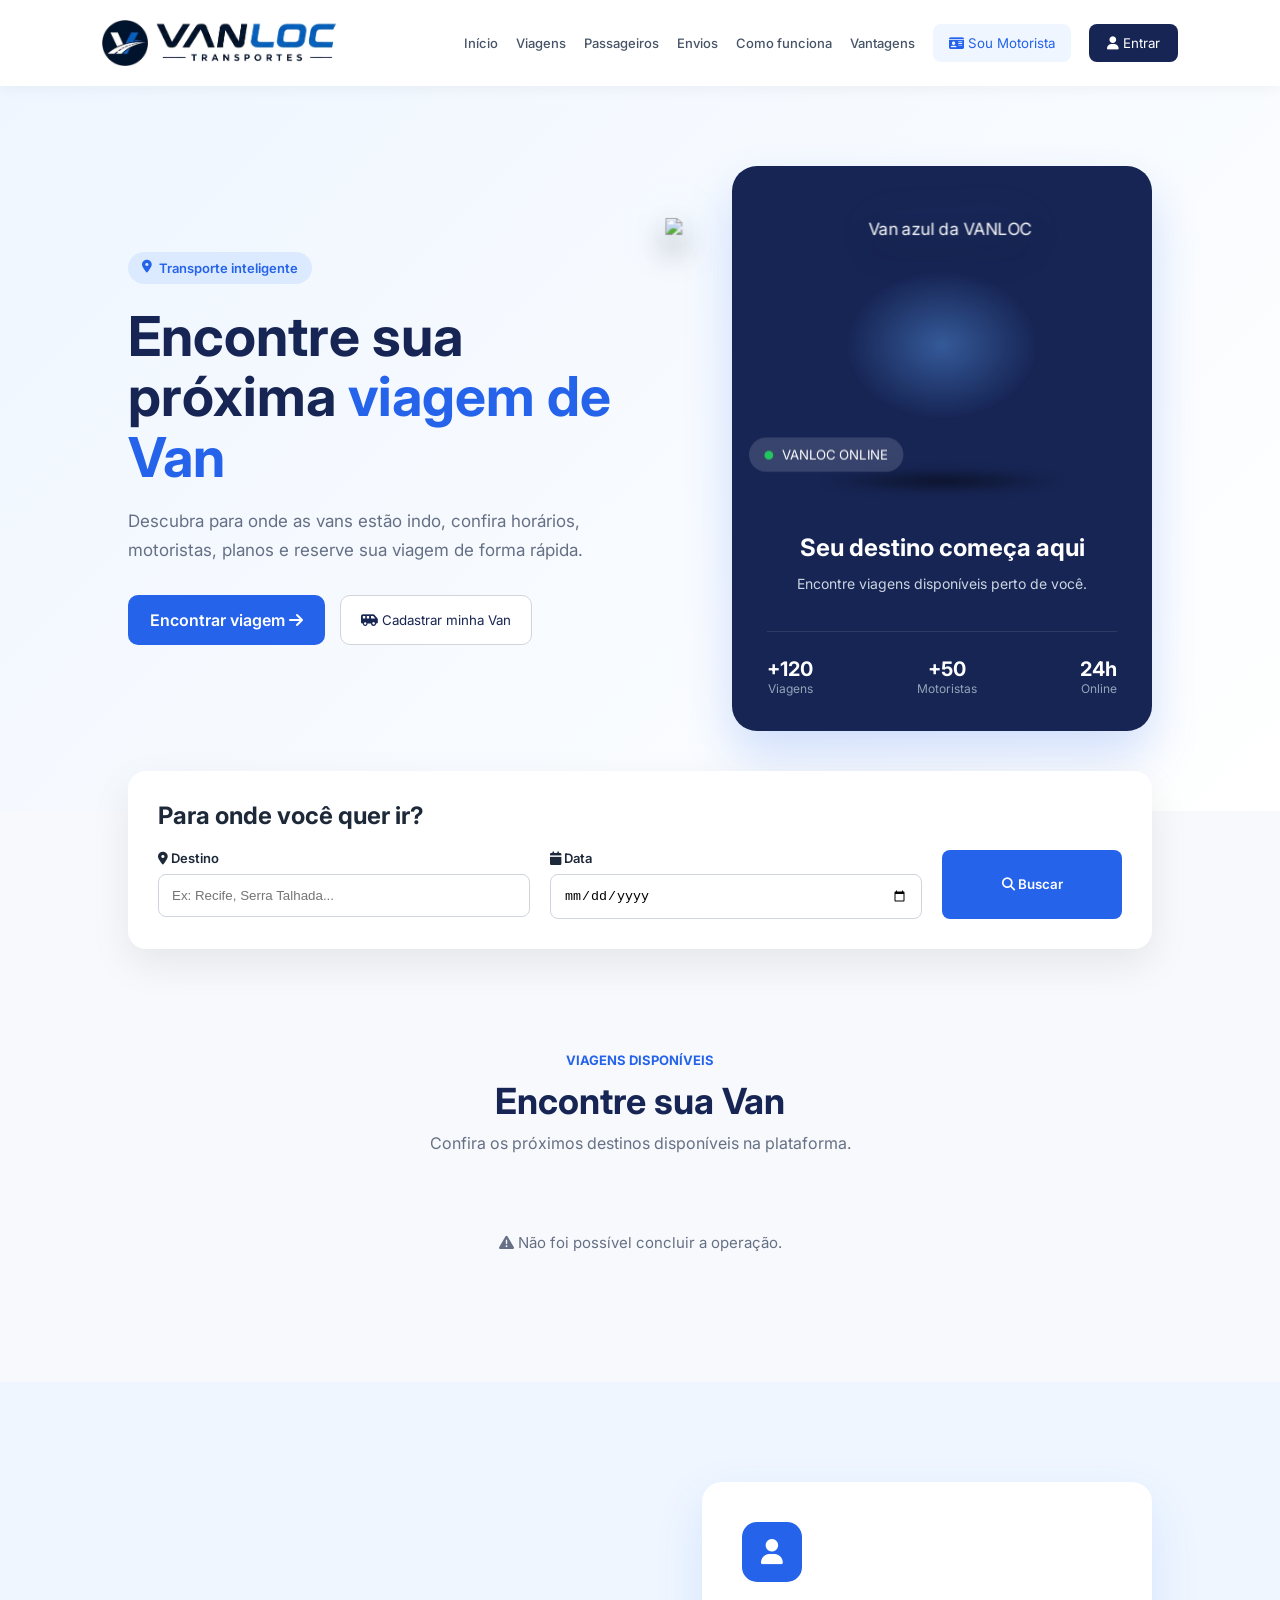
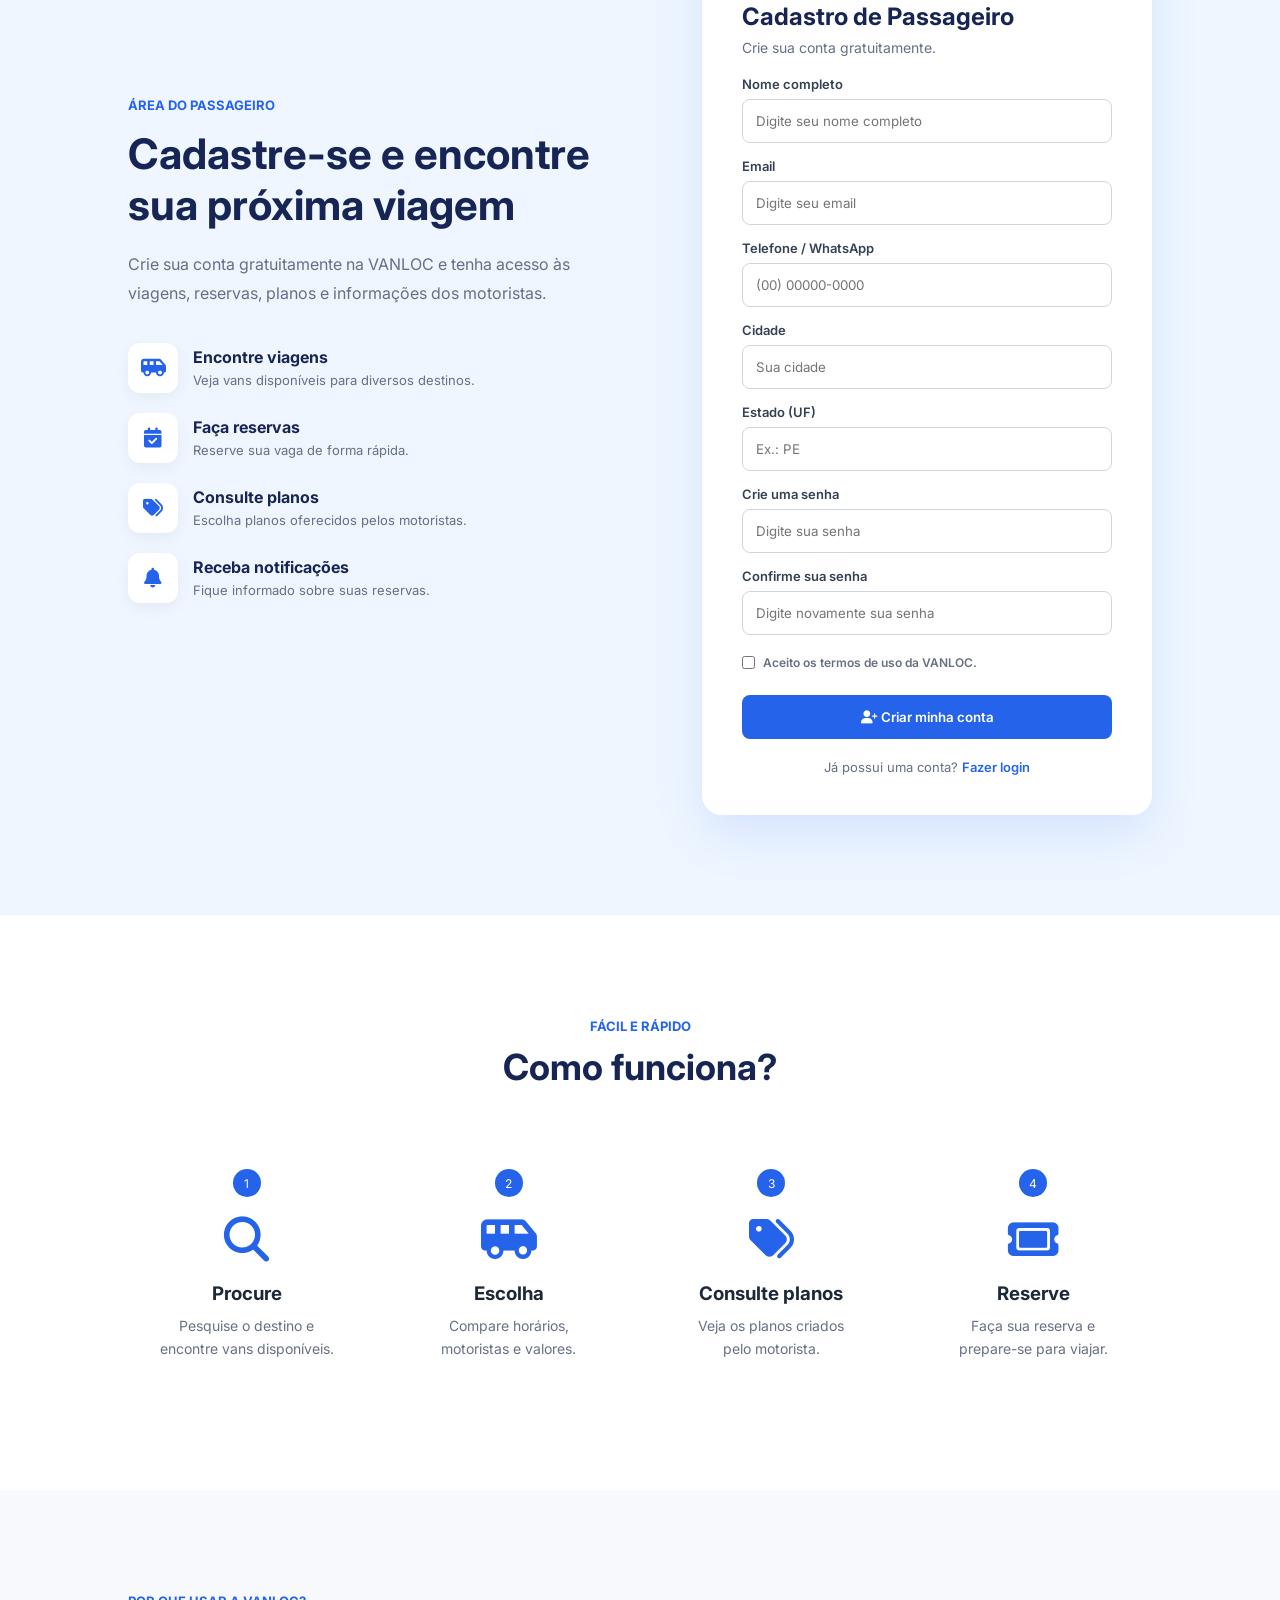
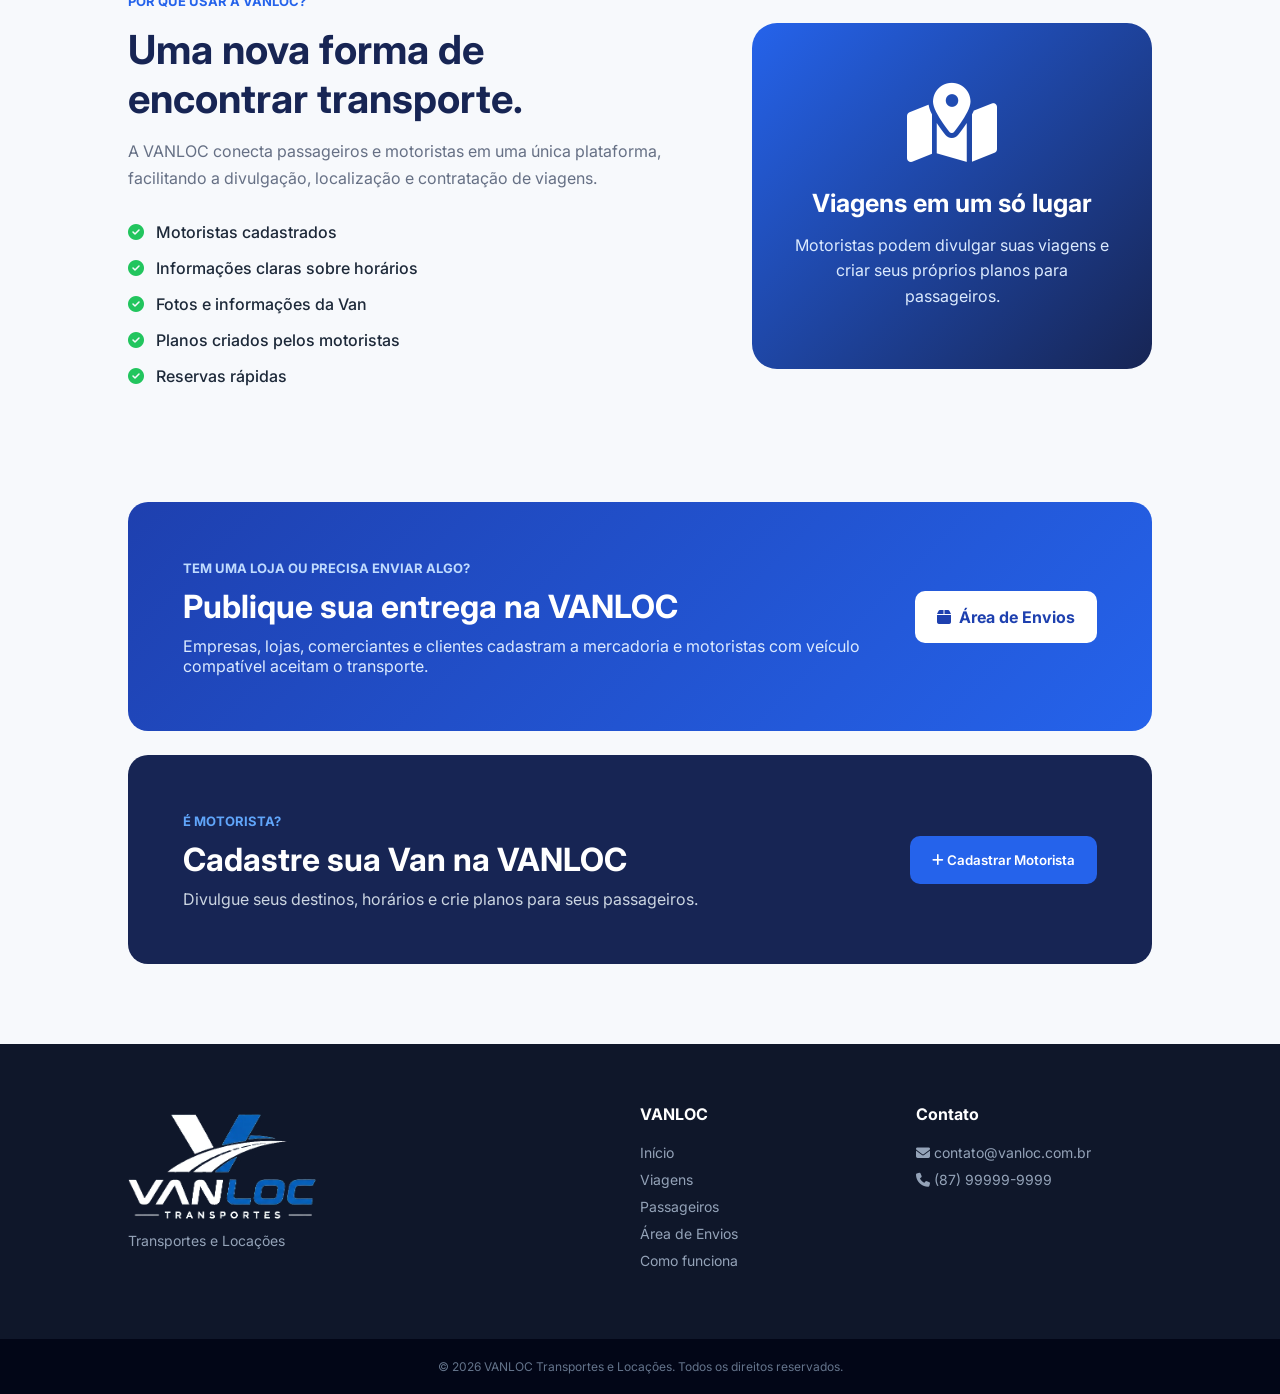
==== commit 570013e1: "Atualiza favicon e logotipo para a nova identidade visual - img/: logotipo completo com fundo transp" ====
--- a/index.html
+++ b/index.html
@@ -13,11 +13,12 @@
     <meta property="og:title" content="VANLOC | Transportes e Locações">
     <meta property="og:description" content="Vans, horários e planos mensais de motoristas em um só lugar.">
     <meta property="og:type" content="website">
-
-    <link rel="icon" href="favicon.ico" sizes="any">
-    <link rel="icon" type="image/png" sizes="32x32" href="favicon-32.png">
-    <link rel="icon" type="image/png" sizes="192x192" href="favicon-192.png">
-    <link rel="apple-touch-icon" sizes="180x180" href="apple-touch-icon.png">
+    <meta property="og:image" content="https://vanloc.tecnicoeminformatica.online/img/vanloc-compartilhar.png">
+
+    <link rel="icon" href="favicon.ico?v=2" sizes="any">
+    <link rel="icon" type="image/png" sizes="32x32" href="favicon-32.png?v=2">
+    <link rel="icon" type="image/png" sizes="192x192" href="favicon-192.png?v=2">
+    <link rel="apple-touch-icon" sizes="180x180" href="apple-touch-icon.png?v=2">
     <link rel="preconnect" href="https://fonts.googleapis.com">
     <link rel="preconnect" href="https://fonts.gstatic.com" crossorigin>
     <link rel="stylesheet" href="https://fonts.googleapis.com/css2?family=Inter:wght@400;500;600;700;800&display=swap">
@@ -40,13 +41,11 @@
 
 <header id="topo">
 
-    <div class="logo">
-
-        <i class="fa-solid fa-van-shuttle"></i>
-
-        <span>VAN<span class="destaque">LOC</span></span>
-
-    </div>
+    <a class="logo" href="#inicio" aria-label="VANLOC Transportes - início">
+
+        <picture><source srcset="img/logo-vanloc-horizontal.webp" type="image/webp"><img class="logo-marca" src="img/logo-vanloc-horizontal.png" alt="VANLOC Transportes" width="537" height="104"></picture>
+
+    </a>
 
 
     <nav id="menuPrincipal" aria-label="Menu principal">
@@ -1070,9 +1069,7 @@
 
         <div class="logo">
 
-            <i class="fa-solid fa-van-shuttle"></i>
-
-            VAN<span>LOC</span>
+            <picture><source srcset="img/logo-vanloc-claro.webp" type="image/webp"><img class="logo-completo" src="img/logo-vanloc-claro.png" alt="VANLOC Transportes" width="487" height="286"></picture>
 
         </div>
 
@@ -1171,14 +1168,7 @@
         <div class="modal-logo">
 
 
-            <i class="fa-solid fa-van-shuttle"></i>
-
-
-            <h2>
-
-                VANLOC
-
-            </h2>
+            <picture><source srcset="img/logo-vanloc.webp" type="image/webp"><img class="logo-completo" src="img/logo-vanloc.png" alt="VANLOC Transportes" width="487" height="286"></picture>
 
 
             <p id="loginSubtitulo">
--- a/style.css
+++ b/style.css
@@ -5132,3 +5132,77 @@
         padding: 18px;
     }
 }
+
+
+/* =====================================================
+LOGOTIPO (imagens em img/)
+===================================================== */
+
+.logo picture,
+.painel-logo picture,
+.dp-logo picture,
+.modal-logo picture,
+.admin-acesso-logo picture {
+    display: block;
+    line-height: 0;
+}
+
+/* versão horizontal: símbolo + VANLOC TRANSPORTES */
+.logo-marca {
+    display: block;
+    height: 46px;
+    width: auto;
+}
+
+/* barras laterais escuras dos painéis */
+.painel-logo,
+.dp-logo {
+    display: block;
+    text-decoration: none;
+}
+
+.logo-marca-painel {
+    height: auto;
+    width: 100%;
+    max-width: 200px;
+}
+
+/* logotipo completo (rodapé, login, tela de acesso do admin) */
+.logo-completo {
+    display: block;
+    height: auto;
+    width: 100%;
+}
+
+footer .logo .logo-completo {
+    max-width: 200px;
+}
+
+.modal-logo .logo-completo {
+    max-width: 170px;
+    margin: 0 auto 6px;
+}
+
+.admin-acesso-logo .logo-completo {
+    max-width: 190px;
+    margin: 0 auto 18px;
+}
+
+@media (max-width: 900px) {
+    .painel-sidebar .logo-marca-painel,
+    .dp-sidebar .logo-marca-painel {
+        max-width: 160px;
+    }
+}
+
+@media (max-width: 700px) {
+    .logo-marca {
+        height: 38px;
+    }
+}
+
+@media (max-width: 380px) {
+    .logo-marca {
+        height: 32px;
+    }
+}
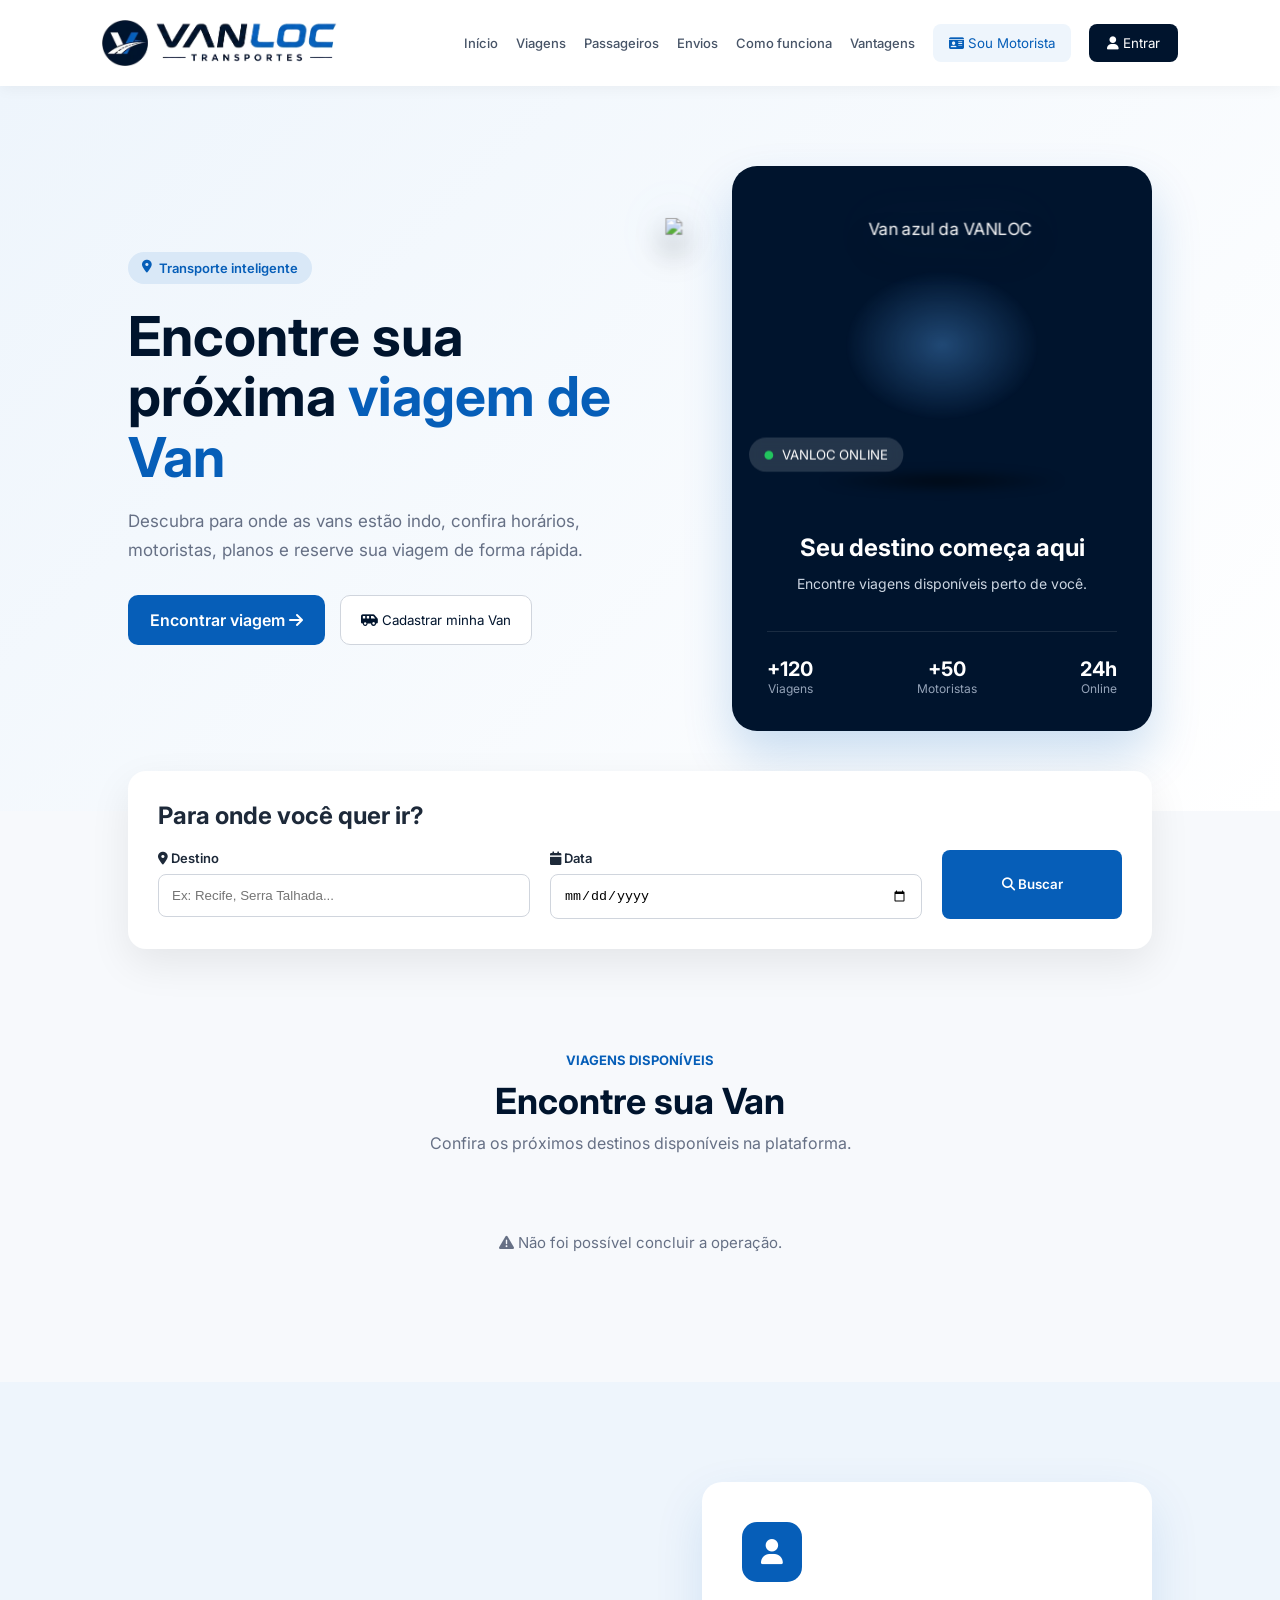
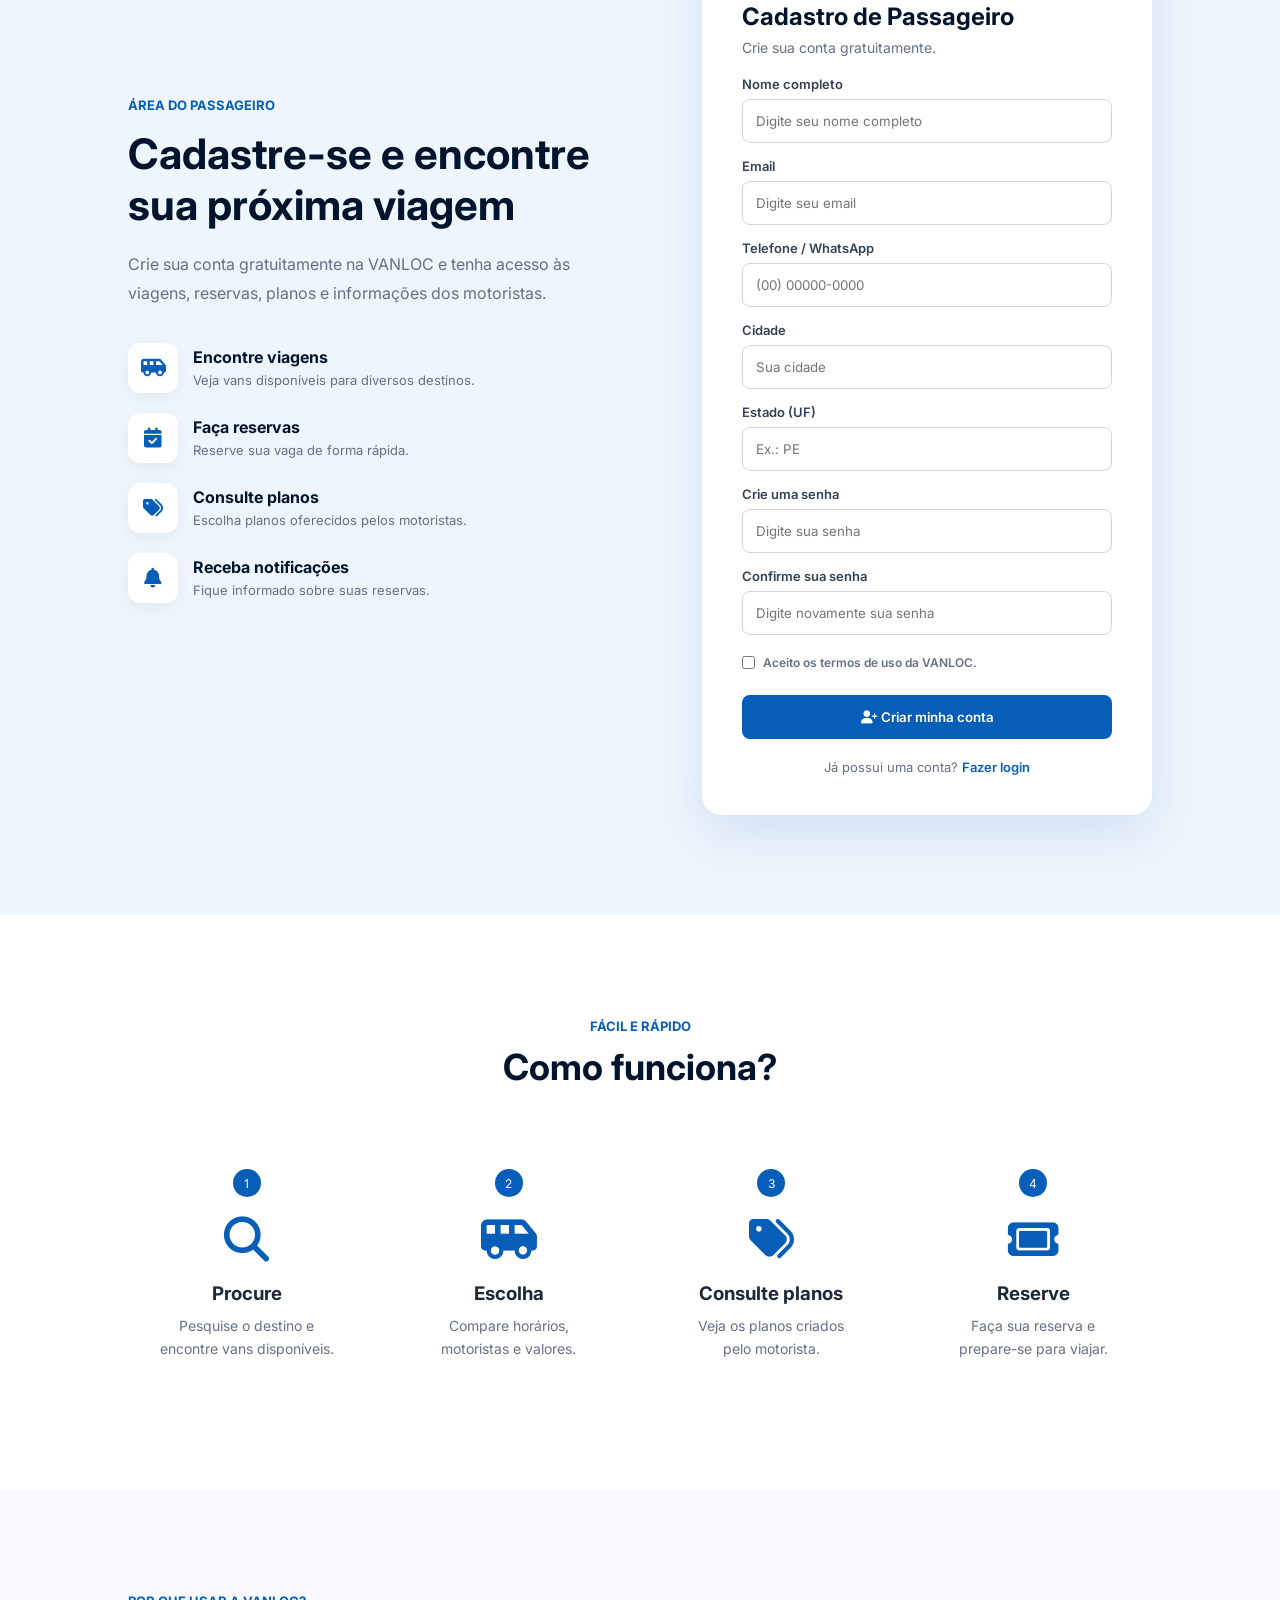
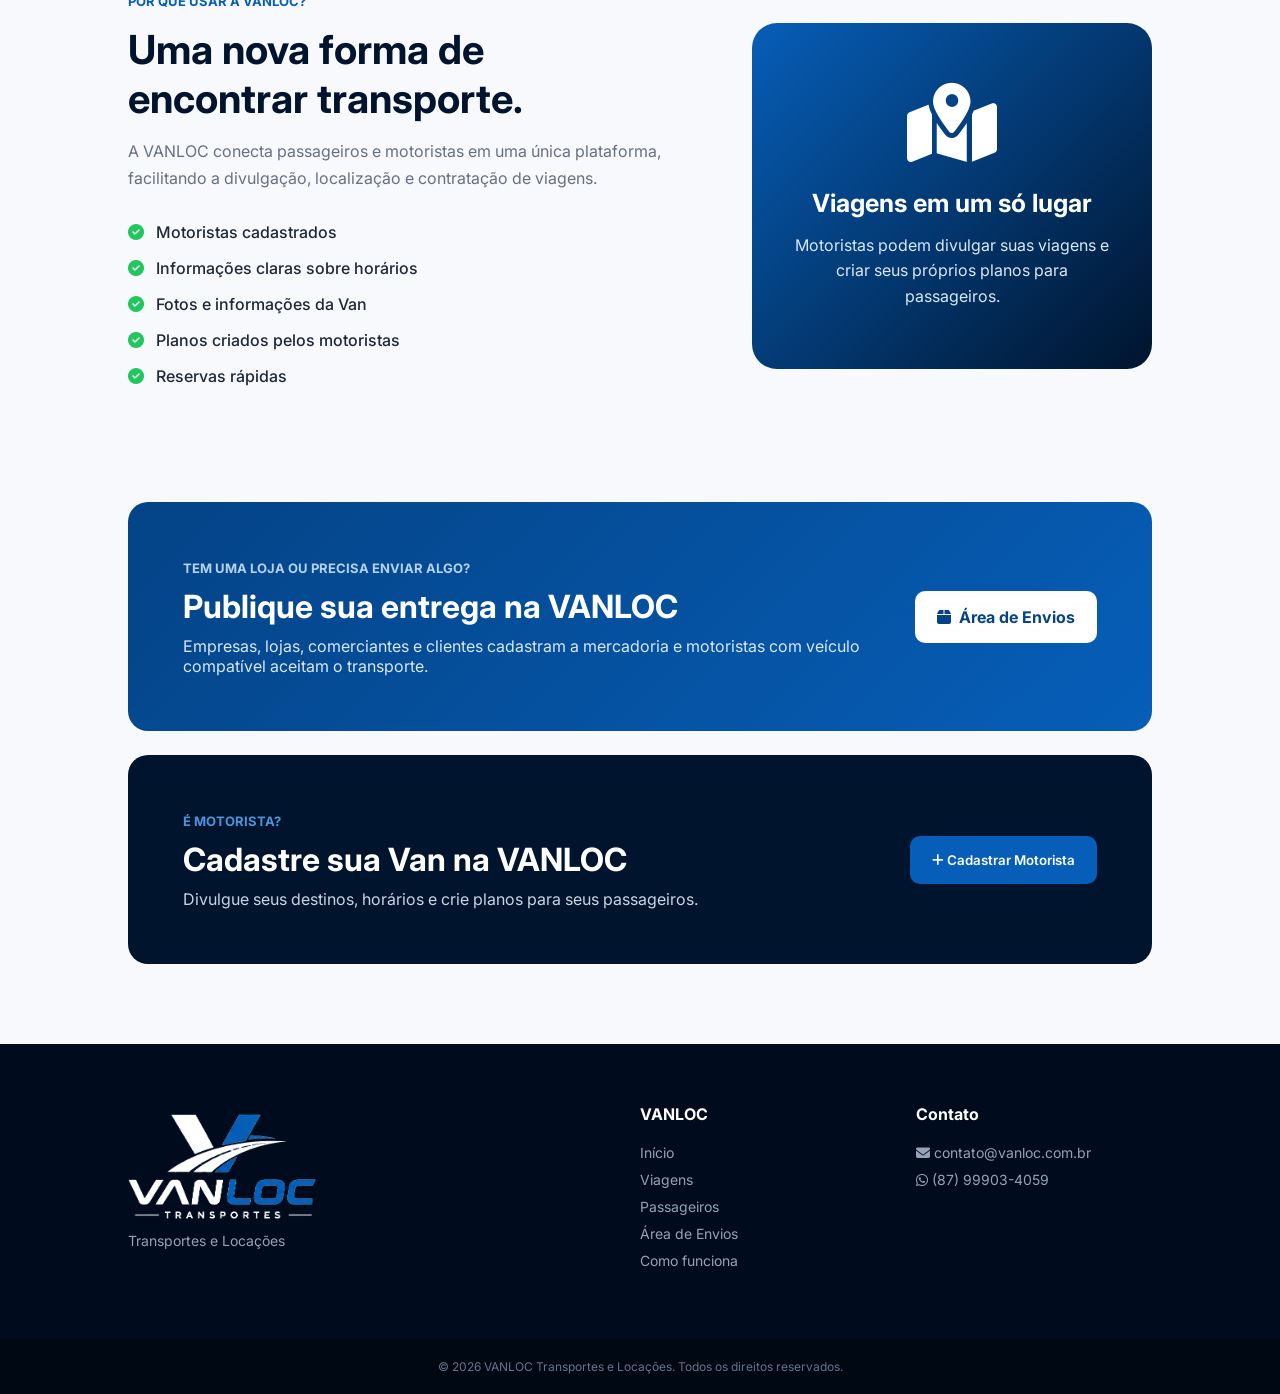
==== commit 7045ac74: "Aplica a paleta do logotipo e atualiza o telefone de contato - Cores azuis do site trocadas pelas do" ====
--- a/index.html
+++ b/index.html
@@ -9,7 +9,7 @@
 
     <title>VANLOC | Transportes e Locações</title>
     <meta name="description" content="Encontre vans para o seu destino, compare horários e valores, consulte planos mensais e reserve sua vaga na VANLOC.">
-    <meta name="theme-color" content="#2563eb">
+    <meta name="theme-color" content="#065eb8">
     <meta property="og:title" content="VANLOC | Transportes e Locações">
     <meta property="og:description" content="Vans, horários e planos mensais de motoristas em um só lugar.">
     <meta property="og:type" content="website">
@@ -22,7 +22,7 @@
     <link rel="preconnect" href="https://fonts.googleapis.com">
     <link rel="preconnect" href="https://fonts.gstatic.com" crossorigin>
     <link rel="stylesheet" href="https://fonts.googleapis.com/css2?family=Inter:wght@400;500;600;700;800&display=swap">
-    <link rel="stylesheet" href="style.css">
+    <link rel="stylesheet" href="style.css?v=2026101702">
 
     <link
         rel="stylesheet"
@@ -43,7 +43,7 @@
 
     <a class="logo" href="#inicio" aria-label="VANLOC Transportes - início">
 
-        <picture><source srcset="img/logo-vanloc-horizontal.webp" type="image/webp"><img class="logo-marca" src="img/logo-vanloc-horizontal.png" alt="VANLOC Transportes" width="537" height="104"></picture>
+        <picture><source srcset="img/logo-vanloc-horizontal.webp" type="image/webp"><img class="logo-marca" src="img/logo-vanloc-horizontal.png" alt="VANLOC Transportes" width="238" height="46"></picture>
 
     </a>
 
@@ -1069,7 +1069,7 @@
 
         <div class="logo">
 
-            <picture><source srcset="img/logo-vanloc-claro.webp" type="image/webp"><img class="logo-completo" src="img/logo-vanloc-claro.png" alt="VANLOC Transportes" width="487" height="286"></picture>
+            <picture><source srcset="img/logo-vanloc-claro.webp" type="image/webp"><img class="logo-completo" src="img/logo-vanloc-claro.png" alt="VANLOC Transportes" width="200" height="117"></picture>
 
         </div>
 
@@ -1119,9 +1119,9 @@
 
         <p>
 
-            <i class="fa-solid fa-phone"></i>
-
-            (87) 99999-9999
+            <i class="fa-brands fa-whatsapp"></i>
+
+            <a href="https://wa.me/5587999034059" target="_blank" rel="noopener">(87) 99903-4059</a>
 
         </p>
 
@@ -1168,7 +1168,7 @@
         <div class="modal-logo">
 
 
-            <picture><source srcset="img/logo-vanloc.webp" type="image/webp"><img class="logo-completo" src="img/logo-vanloc.png" alt="VANLOC Transportes" width="487" height="286"></picture>
+            <picture><source srcset="img/logo-vanloc.webp" type="image/webp"><img class="logo-completo" src="img/logo-vanloc.png" alt="VANLOC Transportes" width="170" height="100"></picture>
 
 
             <p id="loginSubtitulo">
@@ -1970,7 +1970,7 @@
 
 
 
-<script src="script.js"></script>
+<script src="script.js?v=2026101702"></script>
 
 
 </body>
--- a/style.css
+++ b/style.css
@@ -55,7 +55,7 @@
 
     font-weight: 800;
 
-    color: #172554;
+    color: #00142d;
 
     display: flex;
 
@@ -68,21 +68,21 @@
 
 .logo i {
 
-    color: #2563eb;
+    color: #065eb8;
 
 }
 
 
 .logo span {
 
-    color: #2563eb;
+    color: #065eb8;
 
 }
 
 
 .logo .destaque {
 
-    color: #172554;
+    color: #00142d;
 
 }
 
@@ -113,7 +113,7 @@
 
 nav a:hover {
 
-    color: #2563eb;
+    color: #065eb8;
 
 }
 
@@ -131,7 +131,7 @@
 
 .btn-login {
 
-    background: #172554;
+    background: #00142d;
 
     color: white;
 
@@ -144,9 +144,9 @@
 
 .btn-motorista {
 
-    background: #eff6ff;
-
-    color: #2563eb;
+    background: #eef5fc;
+
+    color: #065eb8;
 
     padding: 11px 16px;
 
@@ -175,7 +175,7 @@
 
     background: linear-gradient(
         135deg,
-        #eff6ff,
+        #eef5fc,
         #ffffff
     );
 
@@ -184,9 +184,9 @@
 
 .tag {
 
-    background: #dbeafe;
-
-    color: #2563eb;
+    background: #d9e8f7;
+
+    color: #065eb8;
 
     padding: 8px 14px;
 
@@ -213,14 +213,14 @@
 
     margin-bottom: 20px;
 
-    color: #172554;
+    color: #00142d;
 
 }
 
 
 .hero h1 span {
 
-    color: #2563eb;
+    color: #065eb8;
 
 }
 
@@ -251,7 +251,7 @@
 
 .btn-principal {
 
-    background: #2563eb;
+    background: #065eb8;
 
     color: white;
 
@@ -270,7 +270,7 @@
 
     background: white;
 
-    color: #172554;
+    color: #00142d;
 
     padding: 15px 20px;
 
@@ -285,7 +285,7 @@
 
 .hero-card {
 
-    background: #172554;
+    background: #00142d;
 
     padding: 35px;
 
@@ -295,7 +295,7 @@
 
     text-align: center;
 
-    box-shadow: 0 25px 50px rgba(37,99,235,0.2);
+    box-shadow: 0 25px 50px rgba(6, 94, 184,0.2);
 
 }
 
@@ -392,8 +392,8 @@
 
     background: radial-gradient(
         closest-side,
-        rgba(96,165,250,0.42),
-        rgba(96,165,250,0) 72%
+        rgba(78, 148, 219,0.42),
+        rgba(78, 148, 219,0) 72%
     );
 
     pointer-events: none;
@@ -461,7 +461,7 @@
 
     filter:
         drop-shadow(0 16px 14px rgba(0,0,0,0.45))
-        drop-shadow(0 0 22px rgba(96,165,250,0.22));
+        drop-shadow(0 0 22px rgba(78, 148, 219,0.22));
 
 }
 
@@ -618,14 +618,14 @@
 
 input:focus {
 
-    border-color: #2563eb;
+    border-color: #065eb8;
 
 }
 
 
 .form-busca button {
 
-    background: #2563eb;
+    background: #065eb8;
 
     color: white;
 
@@ -659,7 +659,7 @@
 
 .titulo-secao span {
 
-    color: #2563eb;
+    color: #065eb8;
 
     font-weight: 700;
 
@@ -672,7 +672,7 @@
 
     font-size: 36px;
 
-    color: #172554;
+    color: #00142d;
 
     margin: 10px 0;
 
@@ -794,9 +794,9 @@
 
     border-radius: 50%;
 
-    background: #dbeafe;
-
-    color: #2563eb;
+    background: #d9e8f7;
+
+    color: #065eb8;
 
     display: flex;
 
@@ -836,7 +836,7 @@
 
 .viagem-info h3 {
 
-    color: #172554;
+    color: #00142d;
 
     margin-bottom: 18px;
 
@@ -847,7 +847,7 @@
 
 .viagem-info h3 i {
 
-    color: #2563eb;
+    color: #065eb8;
 
     margin: 0 7px;
 
@@ -871,7 +871,7 @@
 
 .detalhes i {
 
-    color: #2563eb;
+    color: #065eb8;
 
 }
 
@@ -913,7 +913,7 @@
 
 .preco strong {
 
-    color: #2563eb;
+    color: #065eb8;
 
     font-size: 19px;
 
@@ -946,11 +946,11 @@
 
 .btn-planos {
 
-    background: #eff6ff;
-
-    color: #2563eb;
-
-    border: 1px solid #bfdbfe;
+    background: #eef5fc;
+
+    color: #065eb8;
+
+    border: 1px solid #b5d2ef;
 
     padding: 9px 8px;
 
@@ -965,14 +965,14 @@
 
 .btn-planos:hover {
 
-    background: #dbeafe;
+    background: #d9e8f7;
 
 }
 
 
 .btn-reservar {
 
-    background: #2563eb;
+    background: #065eb8;
 
     color: white;
 
@@ -995,7 +995,7 @@
 
     padding: 100px 10%;
 
-    background: #eff6ff;
+    background: #eef5fc;
 
     display: grid;
 
@@ -1010,7 +1010,7 @@
 
 .passageiro-info > span {
 
-    color: #2563eb;
+    color: #065eb8;
 
     font-size: 13px;
 
@@ -1023,7 +1023,7 @@
 
     font-size: 42px;
 
-    color: #172554;
+    color: #00142d;
 
     margin: 15px 0 20px;
 
@@ -1075,7 +1075,7 @@
 
     background: white;
 
-    color: #2563eb;
+    color: #065eb8;
 
     border-radius: 12px;
 
@@ -1094,7 +1094,7 @@
 
 .beneficios-passageiro strong {
 
-    color: #172554;
+    color: #00142d;
 
     display: block;
 
@@ -1120,7 +1120,7 @@
 
     border-radius: 20px;
 
-    box-shadow: 0 20px 50px rgba(37,99,235,0.12);
+    box-shadow: 0 20px 50px rgba(6, 94, 184,0.12);
 
 }
 
@@ -1131,7 +1131,7 @@
 
     height: 60px;
 
-    background: #2563eb;
+    background: #065eb8;
 
     color: white;
 
@@ -1152,7 +1152,7 @@
 
 .card-cadastro-passageiro h2 {
 
-    color: #172554;
+    color: #00142d;
 
     margin-bottom: 8px;
 
@@ -1241,7 +1241,7 @@
 
     padding: 15px;
 
-    background: #2563eb;
+    background: #065eb8;
 
     color: white;
 
@@ -1267,7 +1267,7 @@
 
 .login-passageiro a {
 
-    color: #2563eb;
+    color: #065eb8;
 
     font-weight: 600;
 
@@ -1313,7 +1313,7 @@
 
     height: 28px;
 
-    background: #2563eb;
+    background: #065eb8;
 
     color: white;
 
@@ -1336,7 +1336,7 @@
 
     font-size: 45px;
 
-    color: #2563eb;
+    color: #065eb8;
 
     margin: 20px 0;
 
@@ -1382,7 +1382,7 @@
 
 .vantagens-texto span {
 
-    color: #2563eb;
+    color: #065eb8;
 
     font-size: 13px;
 
@@ -1397,7 +1397,7 @@
 
     margin: 15px 0;
 
-    color: #172554;
+    color: #00142d;
 
 }
 
@@ -1442,8 +1442,8 @@
 
     background: linear-gradient(
         135deg,
-        #2563eb,
-        #172554
+        #065eb8,
+        #00142d
     );
 
     color: white;
@@ -1477,7 +1477,7 @@
 
 .vantagens-card p {
 
-    color: #dbeafe;
+    color: #d9e8f7;
 
     line-height: 1.6;
 
@@ -1496,7 +1496,7 @@
 
     border-radius: 20px;
 
-    background: #172554;
+    background: #00142d;
 
     color: white;
 
@@ -1511,7 +1511,7 @@
 
 .motorista-banner span {
 
-    color: #60a5fa;
+    color: #4e94db;
 
     font-weight: 700;
 
@@ -1538,7 +1538,7 @@
 
 .motorista-banner button {
 
-    background: #2563eb;
+    background: #065eb8;
 
     color: white;
 
@@ -1557,7 +1557,7 @@
 
 footer {
 
-    background: #0f172a;
+    background: #000c1d;
 
     color: white;
 
@@ -1607,7 +1607,7 @@
 
 .copyright {
 
-    background: #020617;
+    background: #000814;
 
     color: #64748b;
 
@@ -1628,9 +1628,9 @@
 
     align-items: flex-start;
 
-    background: #eff6ff;
-
-    border: 1px solid #bfdbfe;
+    background: #eef5fc;
+
+    border: 1px solid #b5d2ef;
 
     border-radius: 10px;
 
@@ -1643,7 +1643,7 @@
 
 .aviso-painel-motorista i {
 
-    color: #2563eb;
+    color: #065eb8;
 
     font-size: 18px;
 
@@ -1656,7 +1656,7 @@
 
     font-size: 13px;
 
-    color: #1d3a66;
+    color: #0b2a4f;
 
     line-height: 1.5;
 
@@ -1677,7 +1677,7 @@
 
     inset: 0;
 
-    background: rgba(15,23,42,0.75);
+    background: rgba(0, 20, 45,0.75);
 
     padding: 30px;
 
@@ -1742,14 +1742,14 @@
 
     font-size: 40px;
 
-    color: #2563eb;
+    color: #065eb8;
 
 }
 
 
 .modal h2 {
 
-    color: #172554;
+    color: #00142d;
 
     margin-bottom: 8px;
 
@@ -1793,7 +1793,7 @@
 
     padding: 14px;
 
-    background: #2563eb;
+    background: #065eb8;
 
     color: white;
 
@@ -1819,7 +1819,7 @@
 
 .criar-conta a {
 
-    color: #2563eb;
+    color: #065eb8;
 
     font-weight: 600;
 
@@ -1843,14 +1843,14 @@
 
     margin-bottom: 5px;
 
-    color: #172554;
+    color: #00142d;
 
 }
 
 
 #formMotorista h3 i {
 
-    color: #2563eb;
+    color: #065eb8;
 
     margin-right: 5px;
 
@@ -1897,7 +1897,7 @@
 
 .cabecalho-planos span {
 
-    color: #2563eb;
+    color: #065eb8;
 
     font-size: 12px;
 
@@ -1912,7 +1912,7 @@
 
     margin: 12px 0;
 
-    color: #172554;
+    color: #00142d;
 
 }
 
@@ -1963,7 +1963,7 @@
 
 .plano-destaque {
 
-    border: 2px solid #2563eb;
+    border: 2px solid #065eb8;
 
 }
 
@@ -1978,7 +1978,7 @@
 
     transform: translateX(-50%);
 
-    background: #2563eb;
+    background: #065eb8;
 
     color: white;
 
@@ -2016,9 +2016,9 @@
 
     align-items: center;
 
-    background: #eff6ff;
-
-    color: #2563eb;
+    background: #eef5fc;
+
+    color: #065eb8;
 
     border-radius: 10px;
 
@@ -2027,7 +2027,7 @@
 
 .plano-titulo h3 {
 
-    color: #172554;
+    color: #00142d;
 
 }
 
@@ -2065,7 +2065,7 @@
 
     font-size: 32px;
 
-    color: #2563eb;
+    color: #065eb8;
 
 }
 
@@ -2114,7 +2114,7 @@
 
     padding: 13px;
 
-    background: #2563eb;
+    background: #065eb8;
 
     color: white;
 
@@ -2131,7 +2131,7 @@
 
     padding: 18px;
 
-    background: #eff6ff;
+    background: #eef5fc;
 
     color: #475467;
 
@@ -2146,7 +2146,7 @@
 
 .info-planos i {
 
-    color: #2563eb;
+    color: #065eb8;
 
     margin-right: 6px;
 
@@ -2155,7 +2155,7 @@
 
 .info-planos strong {
 
-    color: #172554;
+    color: #00142d;
 
 }
 
@@ -2185,7 +2185,7 @@
 
     font-size: 28px;
 
-    color: #2563eb;
+    color: #065eb8;
 
 }
 
@@ -2202,7 +2202,7 @@
 
     bottom: 25px;
 
-    background: #172554;
+    background: #00142d;
 
     color: white;
 
@@ -2472,7 +2472,7 @@
 
     flex-shrink: 0;
 
-    background: #172554;
+    background: #00142d;
 
     color: white;
 
@@ -2503,7 +2503,7 @@
 
     gap: 8px;
 
-    color: #60a5fa;
+    color: #4e94db;
 
 }
 
@@ -2519,7 +2519,7 @@
 
     font-size: 12px;
 
-    color: #93c5fd;
+    color: #8ab8e6;
 
     margin: 6px 0 35px;
 
@@ -2584,7 +2584,7 @@
 
 .painel-nav-item.ativo {
 
-    background: #2563eb;
+    background: #065eb8;
 
     color: white;
 
@@ -2665,7 +2665,7 @@
 
 .painel-topo h1 {
 
-    color: #172554;
+    color: #00142d;
 
     font-size: 26px;
 
@@ -2728,9 +2728,9 @@
 
     border-radius: 12px;
 
-    background: #eff6ff;
-
-    color: #2563eb;
+    background: #eef5fc;
+
+    color: #065eb8;
 
     display: flex;
 
@@ -2751,7 +2751,7 @@
 
     font-size: 20px;
 
-    color: #172554;
+    color: #00142d;
 
 }
 
@@ -2787,7 +2787,7 @@
 
     font-size: 17px;
 
-    color: #172554;
+    color: #00142d;
 
     margin-bottom: 16px;
 
@@ -2807,7 +2807,7 @@
 
 .painel-obs i {
 
-    color: #2563eb;
+    color: #065eb8;
 
     margin-right: 6px;
 
@@ -2851,7 +2851,7 @@
 
 .linha-viagem strong {
 
-    color: #172554;
+    color: #00142d;
 
 }
 
@@ -2898,7 +2898,7 @@
 
 .planos-cabecalho h2 {
 
-    color: #172554;
+    color: #00142d;
 
     margin-bottom: 6px;
 
@@ -2920,7 +2920,7 @@
 
 .btn-novo-plano {
 
-    background: #2563eb;
+    background: #065eb8;
 
     color: white;
 
@@ -2994,9 +2994,9 @@
 
     font-weight: 700;
 
-    color: #2563eb;
-
-    background: #eff6ff;
+    color: #065eb8;
+
+    background: #eef5fc;
 
     padding: 4px 10px;
 
@@ -3007,7 +3007,7 @@
 
 .plano-card-painel h3 {
 
-    color: #172554;
+    color: #00142d;
 
     font-size: 16px;
 
@@ -3020,7 +3020,7 @@
 
     font-weight: 800;
 
-    color: #172554;
+    color: #00142d;
 
 }
 
@@ -3055,7 +3055,7 @@
 
 .plano-card-painel ul li i {
 
-    color: #2563eb;
+    color: #065eb8;
 
     margin-right: 6px;
 
@@ -3092,9 +3092,9 @@
 
 .plano-card-painel .btn-editar-plano {
 
-    background: #eff6ff;
-
-    color: #2563eb;
+    background: #eef5fc;
+
+    color: #065eb8;
 
 }
 
@@ -3145,7 +3145,7 @@
 
 .form-plano-card h3 {
 
-    color: #172554;
+    color: #00142d;
 
     margin-bottom: 8px;
 
@@ -3201,7 +3201,7 @@
 
 .vantagens-input button {
 
-    background: #172554;
+    background: #00142d;
 
     color: white;
 
@@ -3280,7 +3280,7 @@
 
     flex: 1;
 
-    background: #2563eb;
+    background: #065eb8;
 
     color: white;
 
@@ -3404,7 +3404,7 @@
 ===================================================== */
 
 :focus-visible {
-    outline: 3px solid #93c5fd;
+    outline: 3px solid #8ab8e6;
     outline-offset: 2px;
     border-radius: 6px;
 }
@@ -3412,8 +3412,8 @@
 input:focus,
 select:focus,
 textarea:focus {
-    border-color: #2563eb;
-    box-shadow: 0 0 0 3px rgba(37, 99, 235, 0.18);
+    border-color: #065eb8;
+    box-shadow: 0 0 0 3px rgba(6, 94, 184, 0.18);
     outline: none;
 }
 
@@ -3455,7 +3455,7 @@
     border: 1px solid #dbe3ef;
     border-radius: 10px;
     background: white;
-    color: #172554;
+    color: #00142d;
     font-size: 18px;
     cursor: pointer;
     align-items: center;
@@ -3562,8 +3562,8 @@
     display: inline-flex;
     align-items: center;
     justify-content: center;
-    background: #dbeafe;
-    color: #1d4ed8;
+    background: #d9e8f7;
+    color: #054f9c;
     font-weight: 800;
     font-size: 13px;
 }
@@ -3578,7 +3578,7 @@
 
 .dashboard-passageiro {
     background: #f5f8fc;
-    color: #172554;
+    color: #00142d;
 }
 
 .dp-shell {
@@ -3588,7 +3588,7 @@
 
 .dp-sidebar {
     width: 250px;
-    background: #172554;
+    background: #00142d;
     color: white;
     padding: 28px 18px;
     display: flex;
@@ -3605,11 +3605,11 @@
     display: flex;
     align-items: center;
     gap: 9px;
-    color: #60a5fa;
+    color: #4e94db;
 }
 
 .dp-logo span { color: white; }
-.dp-caption { color: #93c5fd; font-size: 12px; margin: 6px 0 28px; }
+.dp-caption { color: #8ab8e6; font-size: 12px; margin: 6px 0 28px; }
 .dp-nav { display: flex; flex-direction: column; gap: 6px; flex: 1; }
 .dp-nav button, .dp-side-link {
     border: 0;
@@ -3627,7 +3627,7 @@
     text-align: left;
     font-size: 14px;
 }
-.dp-nav button:hover, .dp-nav button.ativo { background: #2563eb; color: white; }
+.dp-nav button:hover, .dp-nav button.ativo { background: #065eb8; color: white; }
 .dp-side-footer { display: grid; gap: 7px; }
 .dp-side-footer button, .dp-side-footer a { color: #cbd5e1; background: transparent; border: 0; padding: 10px 13px; text-align: left; text-decoration: none; cursor: pointer; border-radius: 10px; }
 .dp-side-footer button:hover, .dp-side-footer a:hover { background: rgba(255,255,255,.06); color: white; }
@@ -3644,33 +3644,33 @@
 }
 .dp-user-mini { display: flex; align-items: center; gap: 12px; }
 .dp-user-mini img, .dp-user-mini .dp-avatar { width: 42px; height: 42px; border-radius: 50%; object-fit: cover; }
-.dp-avatar { display: flex; align-items: center; justify-content: center; background: #dbeafe; color: #2563eb; font-weight: 800; }
+.dp-avatar { display: flex; align-items: center; justify-content: center; background: #d9e8f7; color: #065eb8; font-weight: 800; }
 .dp-content { padding: 34px; max-width: 1250px; margin: 0 auto; }
-.dp-content h1 { margin: 0 0 7px; font-size: 30px; color: #172554; }
+.dp-content h1 { margin: 0 0 7px; font-size: 30px; color: #00142d; }
 .dp-subtitle { color: #667085; margin: 0 0 26px; }
 .dp-aba { display: none; }
 .dp-aba.ativa { display: block; }
 .dp-stats { display: grid; grid-template-columns: repeat(3, 1fr); gap: 16px; margin-bottom: 25px; }
-.dp-stat, .dp-card { background: white; border: 1px solid #e5e7eb; border-radius: 16px; box-shadow: 0 8px 24px rgba(15,23,42,.05); }
+.dp-stat, .dp-card { background: white; border: 1px solid #e5e7eb; border-radius: 16px; box-shadow: 0 8px 24px rgba(0, 20, 45,.05); }
 .dp-stat { padding: 20px; display: flex; align-items: center; gap: 15px; }
-.dp-stat i { width: 46px; height: 46px; border-radius: 12px; background: #eff6ff; color: #2563eb; display: flex; align-items: center; justify-content: center; font-size: 20px; }
-.dp-stat strong { display: block; font-size: 22px; color: #172554; }
+.dp-stat i { width: 46px; height: 46px; border-radius: 12px; background: #eef5fc; color: #065eb8; display: flex; align-items: center; justify-content: center; font-size: 20px; }
+.dp-stat strong { display: block; font-size: 22px; color: #00142d; }
 .dp-stat span { display: block; color: #667085; font-size: 13px; margin-top: 3px; }
 .dp-card { padding: 24px; margin-bottom: 18px; }
 .dp-card h2 { margin: 0 0 18px; font-size: 19px; }
 .dp-profile-grid { display: grid; grid-template-columns: 180px 1fr; gap: 28px; align-items: start; }
 .dp-photo-box { text-align: center; }
-.dp-photo-preview { width: 140px; height: 140px; border-radius: 50%; object-fit: cover; background: #eff6ff; border: 4px solid #dbeafe; display: flex; align-items: center; justify-content: center; margin: 0 auto 13px; color: #2563eb; font-size: 45px; font-weight: 800; overflow: hidden; }
+.dp-photo-preview { width: 140px; height: 140px; border-radius: 50%; object-fit: cover; background: #eef5fc; border: 4px solid #d9e8f7; display: flex; align-items: center; justify-content: center; margin: 0 auto 13px; color: #065eb8; font-size: 45px; font-weight: 800; overflow: hidden; }
 .dp-photo-preview img { width: 100%; height: 100%; object-fit: cover; }
-.dp-photo-label { display: inline-flex; gap: 7px; align-items: center; cursor: pointer; padding: 9px 13px; border-radius: 9px; background: #eff6ff; color: #2563eb; font-weight: 700; font-size: 13px; }
+.dp-photo-label { display: inline-flex; gap: 7px; align-items: center; cursor: pointer; padding: 9px 13px; border-radius: 9px; background: #eef5fc; color: #065eb8; font-weight: 700; font-size: 13px; }
 .dp-photo-label input { display: none; }
 .dp-form-grid { display: grid; grid-template-columns: 1fr 1fr; gap: 15px; }
 .dp-field.full { grid-column: 1 / -1; }
 .dp-field label { display: block; font-size: 13px; font-weight: 700; margin-bottom: 7px; color: #344054; }
 .dp-field input, .dp-field textarea { width: 100%; box-sizing: border-box; border: 1px solid #d0d5dd; border-radius: 10px; padding: 11px 12px; font: inherit; outline: none; background: white; }
 .dp-field textarea { min-height: 95px; resize: vertical; }
-.dp-field input:focus, .dp-field textarea:focus { border-color: #2563eb; box-shadow: 0 0 0 3px rgba(37,99,235,.10); }
-.dp-btn { border: 0; border-radius: 10px; padding: 12px 17px; background: #2563eb; color: white; font-weight: 700; cursor: pointer; }
+.dp-field input:focus, .dp-field textarea:focus { border-color: #065eb8; box-shadow: 0 0 0 3px rgba(6, 94, 184,.10); }
+.dp-btn { border: 0; border-radius: 10px; padding: 12px 17px; background: #065eb8; color: white; font-weight: 700; cursor: pointer; }
 .dp-btn.secondary { background: #eef2f7; color: #344054; }
 .dp-actions { display: flex; justify-content: flex-end; gap: 10px; margin-top: 18px; }
 .dp-empty { padding: 35px; text-align: center; color: #667085; border: 1px dashed #cbd5e1; border-radius: 14px; background: #f8fafc; }
@@ -3687,7 +3687,7 @@
 .dp-trip-details > div { min-width: 0; padding: 12px; border-radius: 10px; background: #f8fafc; }
 .dp-trip-details span, .dp-trip-details strong { display: block; }
 .dp-trip-details span { color: #667085; font-size: 12px; margin-bottom: 5px; }
-.dp-trip-details strong { color: #172554; font-size: 14px; overflow-wrap: anywhere; }
+.dp-trip-details strong { color: #00142d; font-size: 14px; overflow-wrap: anywhere; }
 .dp-trip .dp-trip-created { margin: 15px 0 0; padding-top: 12px; border-top: 1px solid #eef2f6; font-size: 12px; }
 .dp-mobile-menu { display: none; }
 
@@ -3732,7 +3732,7 @@
 .imagem-van img.img-fallback {
     object-fit: contain;
     padding: 18px;
-    background: linear-gradient(135deg, #eff6ff, #dbeafe);
+    background: linear-gradient(135deg, #eef5fc, #d9e8f7);
 }
 
 @media (max-width: 700px) {
@@ -3825,13 +3825,13 @@
 }
 
 .login-tipo input:checked + span {
-    border-color: #2563eb;
-    background: #2563eb;
+    border-color: #065eb8;
+    background: #065eb8;
     color: white;
 }
 
 .login-tipo input:focus-visible + span {
-    outline: 2px solid #2563eb;
+    outline: 2px solid #065eb8;
     outline-offset: 2px;
 }
 
@@ -3886,8 +3886,8 @@
     font-weight: 700;
     padding: 4px 10px;
     border-radius: 20px;
-    background: #eff6ff;
-    color: #2563eb;
+    background: #eef5fc;
+    color: #065eb8;
     white-space: nowrap;
 }
 
@@ -3971,7 +3971,7 @@
 }
 
 .linha-reserva strong {
-    color: #172554;
+    color: #00142d;
 }
 
 .linha-reserva span {
@@ -4012,7 +4012,7 @@
     align-items: center;
     justify-content: center;
     padding: 24px 16px;
-    background: linear-gradient(135deg, #172554, #1e40af);
+    background: linear-gradient(135deg, #00142d, #044386);
 }
 
 .admin-acesso-card {
@@ -4021,22 +4021,22 @@
     background: white;
     border-radius: 16px;
     padding: 32px 28px;
-    box-shadow: 0 20px 50px rgba(15, 23, 42, .35);
+    box-shadow: 0 20px 50px rgba(0, 20, 45, .35);
 }
 
 .admin-acesso-logo {
     justify-content: center;
     margin-bottom: 18px;
-    color: #2563eb;
+    color: #065eb8;
 }
 
 .admin-acesso-logo .destaque {
-    color: #172554;
+    color: #00142d;
 }
 
 .admin-acesso-card h1 {
     font-size: 22px;
-    color: #172554;
+    color: #00142d;
     text-align: center;
 }
 
@@ -4069,7 +4069,7 @@
     margin-top: 18px;
     text-align: center;
     font-size: 13px;
-    color: #2563eb;
+    color: #065eb8;
     text-decoration: none;
 }
 
@@ -4125,7 +4125,7 @@
 .admin-tabela td {
     padding: 12px;
     border-bottom: 1px solid #f2f4f7;
-    color: #172554;
+    color: #00142d;
     vertical-align: top;
 }
 
@@ -4196,7 +4196,7 @@
 
 .admin-barra strong {
     text-align: right;
-    color: #172554;
+    color: #00142d;
 }
 
 .admin-barra-trilho {
@@ -4209,7 +4209,7 @@
 .admin-barra-valor {
     height: 100%;
     border-radius: 5px;
-    background: #2563eb;
+    background: #065eb8;
 }
 
 .admin-barra-valor.solicitada { background: #f59e0b; }
@@ -4231,13 +4231,13 @@
     padding: 10px 0;
     border-bottom: 1px solid #f2f4f7;
     font-size: 13px;
-    color: #172554;
+    color: #00142d;
 }
 
 .admin-rotas li::before {
     counter-increment: rota;
     content: counter(rota) ".";
-    color: #2563eb;
+    color: #065eb8;
     font-weight: 700;
     margin-right: 8px;
 }
@@ -4329,13 +4329,13 @@
     display: flex;
     align-items: center;
     justify-content: center;
-    background: #eff6ff;
-    color: #2563eb;
+    background: #eef5fc;
+    color: #065eb8;
 }
 
 .servico-opcao strong {
     font-size: 14px;
-    color: #172554;
+    color: #00142d;
 }
 
 .servico-opcao small {
@@ -4346,18 +4346,18 @@
 }
 
 .servico-opcao input:checked + span {
-    border-color: #2563eb;
-    background: #eff6ff;
-    box-shadow: 0 0 0 1px #2563eb inset;
+    border-color: #065eb8;
+    background: #eef5fc;
+    box-shadow: 0 0 0 1px #065eb8 inset;
 }
 
 .servico-opcao input:checked + span i {
-    background: #2563eb;
+    background: #065eb8;
     color: white;
 }
 
 .servico-opcao input:focus-visible + span {
-    outline: 2px solid #2563eb;
+    outline: 2px solid #065eb8;
     outline-offset: 2px;
 }
 
@@ -4422,7 +4422,7 @@
 }
 
 .entregas-aba.ativo {
-    background: #2563eb;
+    background: #065eb8;
     color: white;
 }
 
@@ -4445,7 +4445,7 @@
 }
 
 .entregas-capacidade a {
-    color: #2563eb;
+    color: #065eb8;
     font-weight: 600;
 }
 
@@ -4466,7 +4466,7 @@
 
 .entrega-card {
     border: 1px solid #e4e7ec;
-    border-left: 4px solid #2563eb;
+    border-left: 4px solid #065eb8;
     border-radius: 12px;
     padding: 18px;
     background: white;
@@ -4493,15 +4493,15 @@
 .entrega-plataforma {
     padding: 4px 10px;
     border-radius: 20px;
-    background: #eff6ff;
-    color: #1d4ed8;
+    background: #eef5fc;
+    color: #054f9c;
     font-size: 11px;
     font-weight: 700;
 }
 
 .entrega-plataforma.plataforma-mercado_livre { background: #fef9c3; color: #854d0e; }
 .entrega-plataforma.plataforma-shopee { background: #ffedd5; color: #c2410c; }
-.entrega-plataforma.plataforma-amazon { background: #f1f5f9; color: #0f172a; }
+.entrega-plataforma.plataforma-amazon { background: #f1f5f9; color: #000c1d; }
 
 .entrega-codigo {
     margin-left: auto;
@@ -4511,15 +4511,15 @@
 }
 
 .status-reserva.andamento {
-    background: #eff6ff;
-    color: #2563eb;
+    background: #eef5fc;
+    color: #065eb8;
 }
 
 .entrega-descricao {
     margin: 0 0 14px;
     font-size: 15px;
     font-weight: 600;
-    color: #172554;
+    color: #00142d;
 }
 
 .entrega-rota {
@@ -4548,7 +4548,7 @@
 
 .entrega-rota strong {
     font-size: 13px;
-    color: #172554;
+    color: #00142d;
     font-weight: 600;
 }
 
@@ -4558,7 +4558,7 @@
 }
 
 .entrega-seta {
-    color: #2563eb;
+    color: #065eb8;
     margin-top: 22px;
 }
 
@@ -4570,7 +4570,7 @@
 
 .entrega-detalhes strong {
     font-size: 13px;
-    color: #172554;
+    color: #00142d;
 }
 
 .entrega-valor {
@@ -4585,7 +4585,7 @@
 }
 
 .entrega-obs i {
-    color: #2563eb;
+    color: #065eb8;
     margin-right: 4px;
 }
 
@@ -4601,7 +4601,7 @@
 .entrega-contatos strong {
     display: block;
     font-size: 13px;
-    color: #172554;
+    color: #00142d;
 }
 
 .entrega-whatsapp {
@@ -4633,7 +4633,7 @@
 
 .entrega-motorista strong {
     display: block;
-    color: #172554;
+    color: #00142d;
 }
 
 .entrega-motorista small {
@@ -4693,7 +4693,7 @@
 
 .entrega-etapas li.feita::before,
 .entrega-etapas li.atual::before {
-    background: #2563eb;
+    background: #065eb8;
 }
 
 .entrega-etapa-ponto {
@@ -4712,19 +4712,19 @@
 
 .entrega-etapas li.feita .entrega-etapa-ponto,
 .entrega-etapas li.atual .entrega-etapa-ponto {
-    background: #2563eb;
+    background: #065eb8;
     color: white;
 }
 
 .entrega-etapas li.atual .entrega-etapa-ponto {
-    box-shadow: 0 0 0 4px #bfdbfe;
+    box-shadow: 0 0 0 4px #b5d2ef;
 }
 
 .entrega-etapas strong {
     display: block;
     margin-top: 6px;
     font-size: 12px;
-    color: #172554;
+    color: #00142d;
 }
 
 .entrega-etapas li:not(.feita):not(.atual) strong {
@@ -4750,11 +4750,11 @@
     gap: 8px;
     margin: 18px 0 4px;
     font-size: 15px;
-    color: #172554;
+    color: #00142d;
 }
 
 .entrega-form h3 i {
-    color: #2563eb;
+    color: #065eb8;
 }
 
 .entrega-form-grid {
@@ -4864,7 +4864,7 @@
 }
 
 nav a.ativo {
-    color: #2563eb;
+    color: #065eb8;
     font-weight: 700;
 }
 
@@ -4875,15 +4875,15 @@
 /* banner do index que leva à Área de Envios */
 .envios-banner {
     margin-bottom: 24px;
-    background: linear-gradient(135deg, #1e40af, #2563eb);
+    background: linear-gradient(135deg, #044386, #065eb8);
 }
 
 .envios-banner span {
-    color: #bfdbfe;
+    color: #b5d2ef;
 }
 
 .envios-banner p {
-    color: #dbeafe;
+    color: #d9e8f7;
 }
 
 .botao-banner {
@@ -4892,7 +4892,7 @@
     gap: 8px;
     flex: none;
     background: white;
-    color: #1e40af;
+    color: #044386;
     padding: 16px 22px;
     border-radius: 10px;
     font-weight: 700;
@@ -4902,7 +4902,7 @@
 /* apresentação */
 .envios-hero {
     padding: 60px 10% 40px;
-    background: linear-gradient(135deg, #eff6ff, #ffffff);
+    background: linear-gradient(135deg, #eef5fc, #ffffff);
     text-align: center;
 }
 
@@ -4910,8 +4910,8 @@
     display: inline-block;
     padding: 7px 14px;
     border-radius: 20px;
-    background: #dbeafe;
-    color: #2563eb;
+    background: #d9e8f7;
+    color: #065eb8;
     font-size: 12px;
     font-weight: 700;
     letter-spacing: .04em;
@@ -4920,7 +4920,7 @@
 .envios-hero h1 {
     margin: 16px 0 10px;
     font-size: 38px;
-    color: #172554;
+    color: #00142d;
 }
 
 .envios-hero > p {
@@ -4948,7 +4948,7 @@
     padding: 16px;
     border-radius: 14px;
     background: white;
-    box-shadow: 0 8px 25px rgba(15, 23, 42, .06);
+    box-shadow: 0 8px 25px rgba(0, 20, 45, .06);
 }
 
 .envios-passos i {
@@ -4959,12 +4959,12 @@
     display: flex;
     align-items: center;
     justify-content: center;
-    background: #eff6ff;
-    color: #2563eb;
+    background: #eef5fc;
+    color: #065eb8;
 }
 
 .envios-passos strong {
-    color: #172554;
+    color: #00142d;
     font-size: 14px;
 }
 
@@ -4985,11 +4985,11 @@
     background: white;
     border-radius: 16px;
     padding: 26px;
-    box-shadow: 0 10px 30px rgba(15, 23, 42, .06);
+    box-shadow: 0 10px 30px rgba(0, 20, 45, .06);
 }
 
 .envios-card h2 {
-    color: #172554;
+    color: #00142d;
     font-size: 20px;
     margin-bottom: 14px;
 }
@@ -5016,7 +5016,7 @@
 }
 
 .envios-aviso > i {
-    color: #2563eb;
+    color: #065eb8;
     font-size: 24px;
     margin-top: 4px;
 }
@@ -5051,7 +5051,7 @@
     margin-bottom: 16px;
     padding: 16px 20px;
     border-radius: 14px;
-    background: #172554;
+    background: #00142d;
     color: white;
 }
 
@@ -5061,7 +5061,7 @@
     font-weight: 700;
     letter-spacing: .04em;
     text-transform: uppercase;
-    color: #93c5fd;
+    color: #8ab8e6;
 }
 
 .envios-conta strong {
@@ -5098,7 +5098,7 @@
 }
 
 .entrega-veiculo-dica i {
-    color: #2563eb;
+    color: #065eb8;
     margin-right: 4px;
 }
 
@@ -5206,3 +5206,16 @@
         height: 32px;
     }
 }
+
+
+/* telefone/WhatsApp dentro do texto do rodapé */
+footer p a {
+    display: inline;
+    margin: 0;
+    color: inherit;
+    font-size: inherit;
+}
+
+footer p a:hover {
+    color: white;
+}
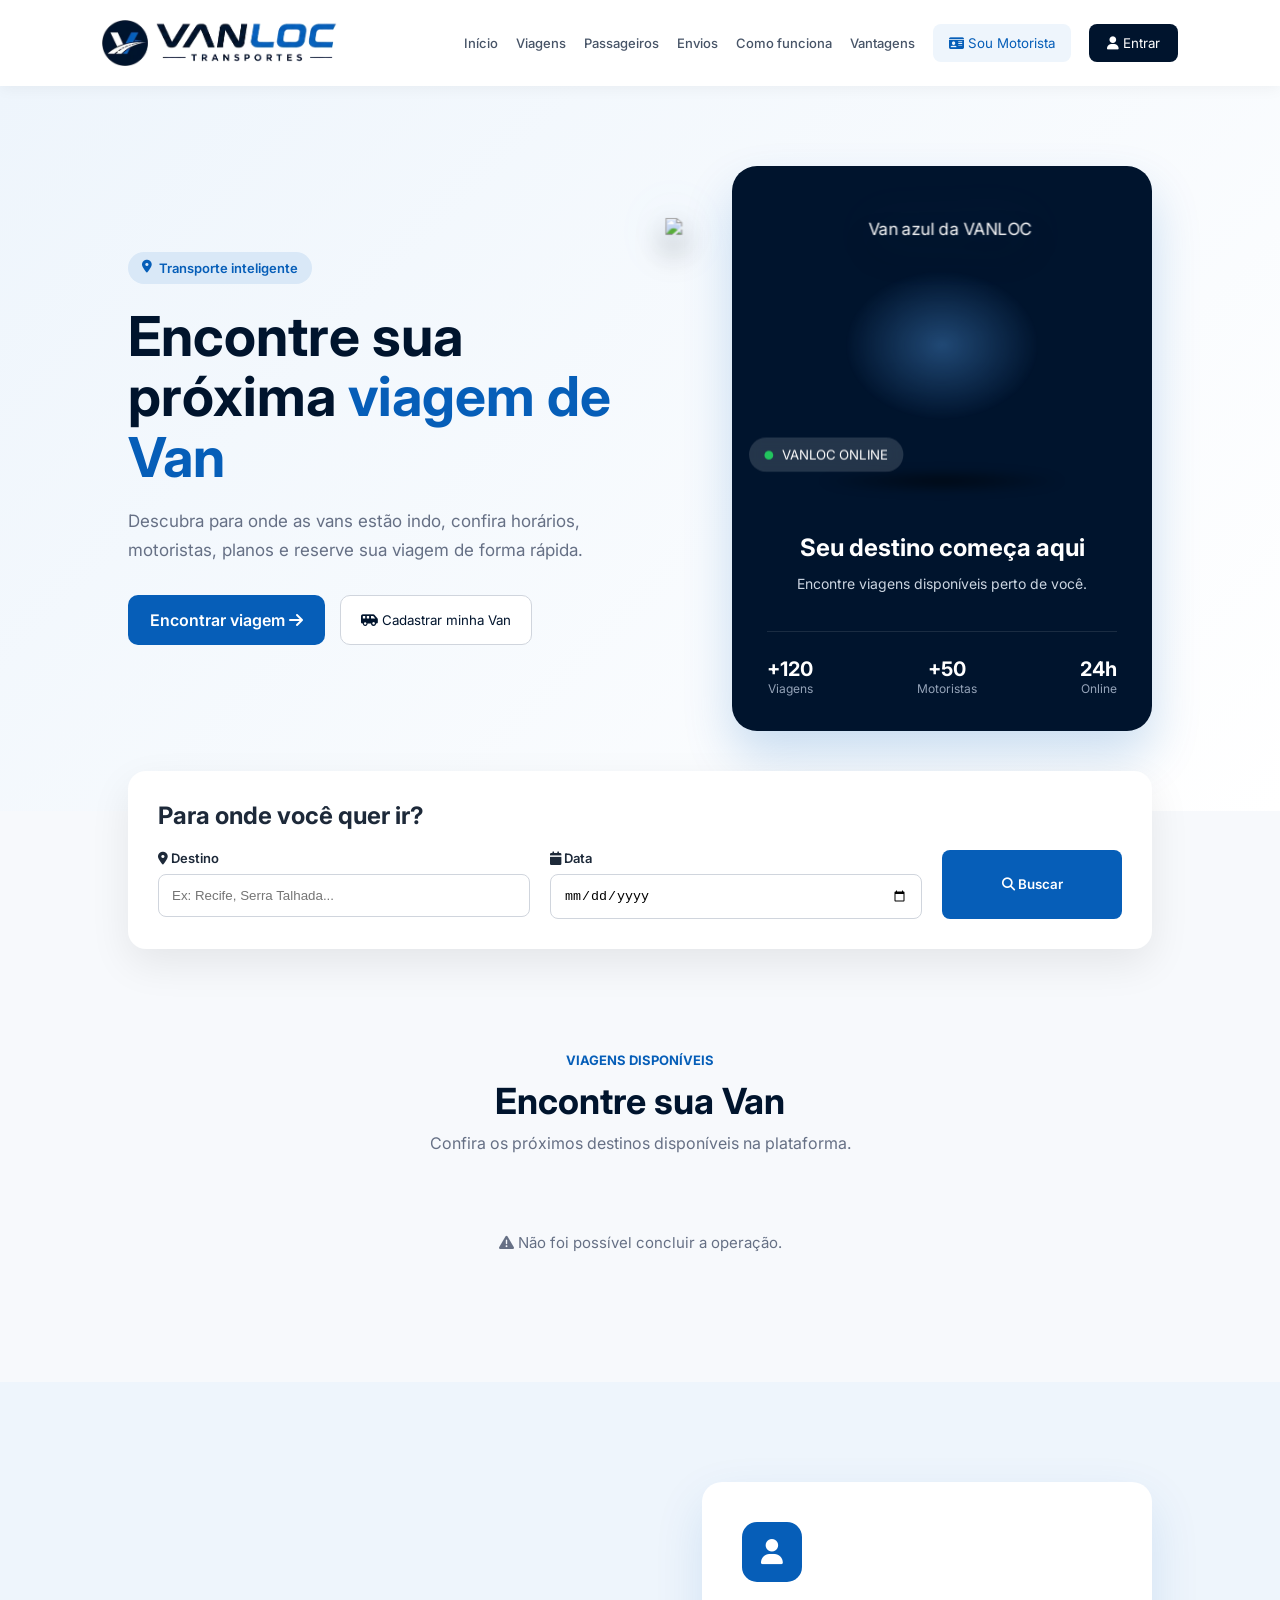
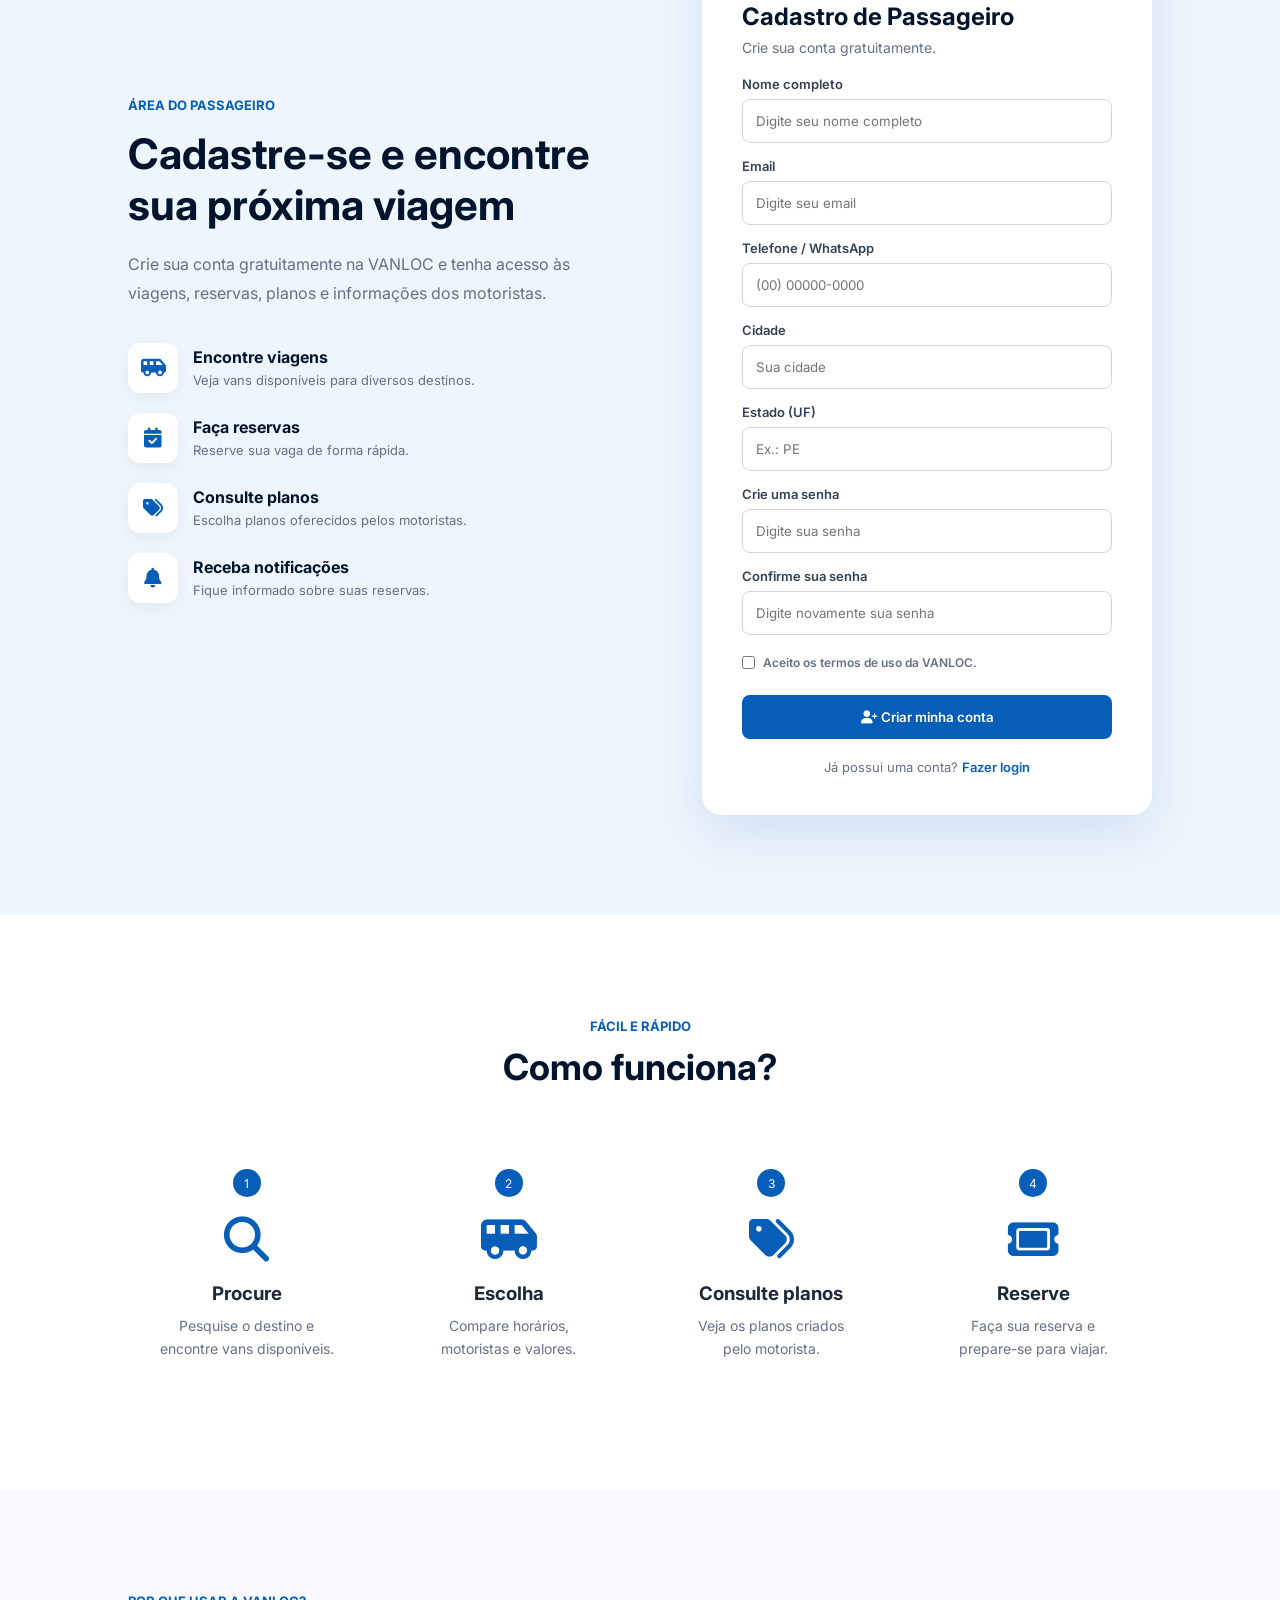
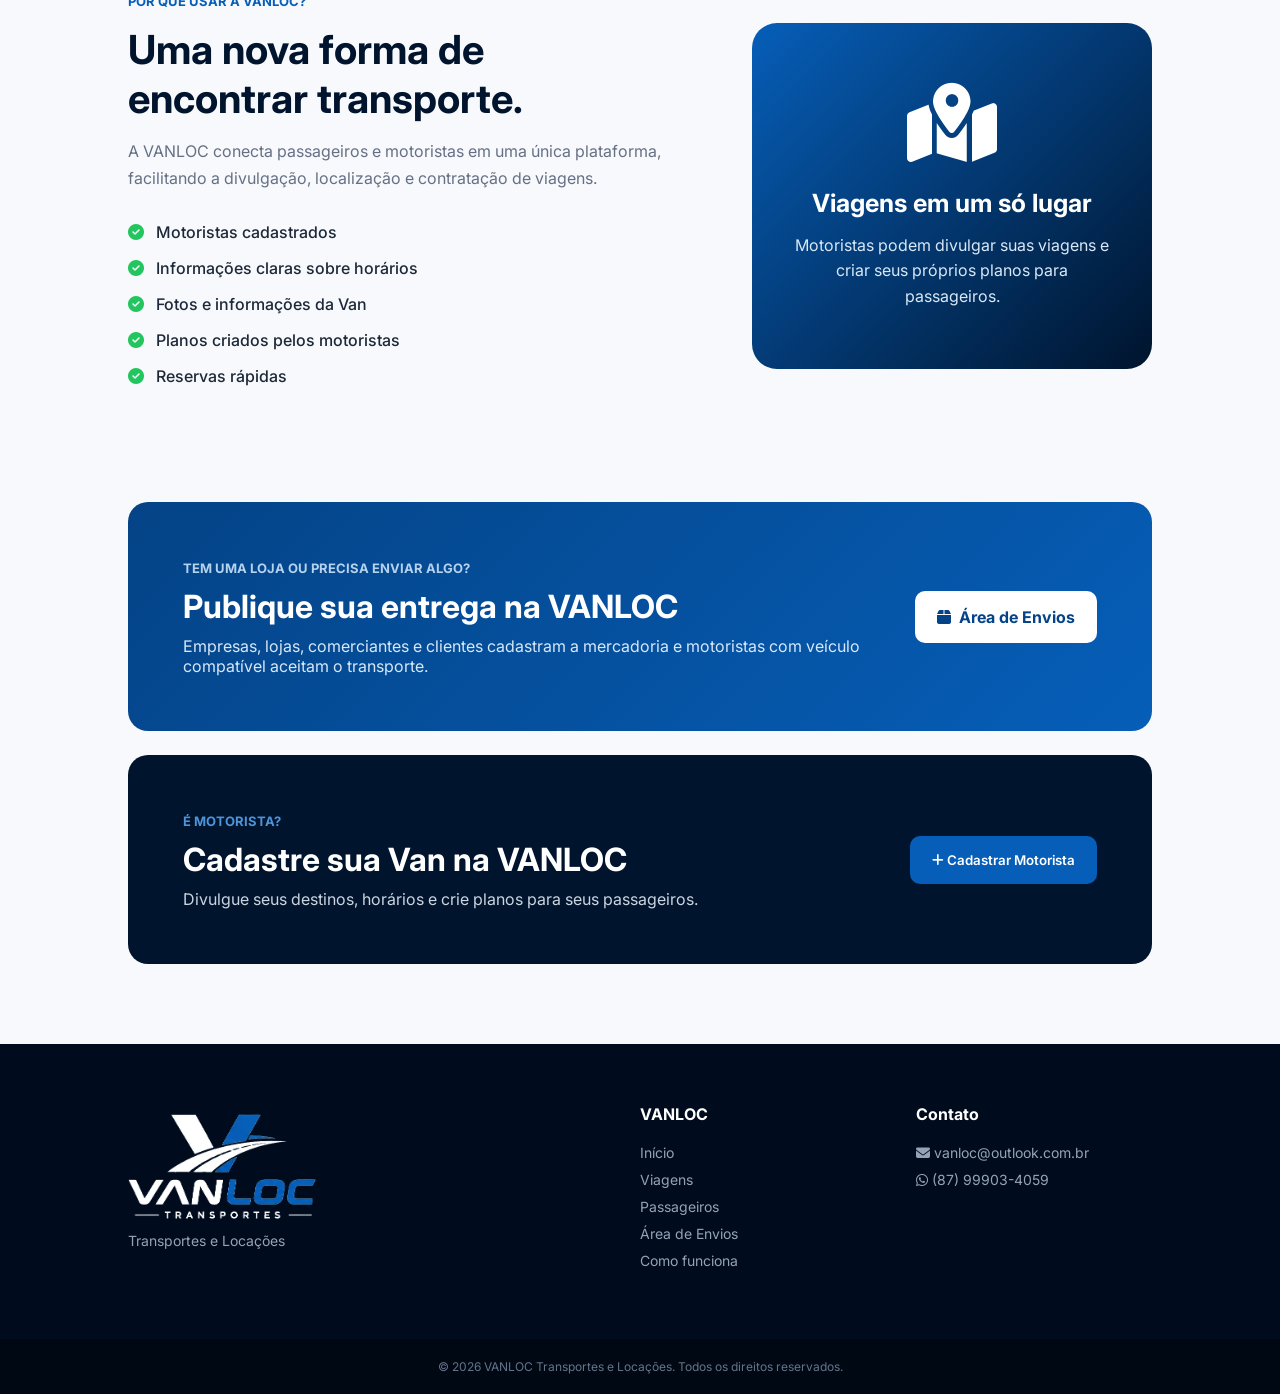
==== commit 7282ebdc: "Atualiza o e-mail de contato para vanloc@outlook.com.br E-mail do rodapé agora é um link (mailto).  " ====
--- a/index.html
+++ b/index.html
@@ -4,6 +4,41 @@
 <head>
 
     <meta charset="UTF-8">
+
+
+    <!-- Consentimento de cookies (LGPD): o Google Analytics só grava cookies
+         depois que o visitante aceita no banner do Cookiebot -->
+    <script data-cookieconsent="ignore">
+      window.dataLayer = window.dataLayer || [];
+      function gtag(){dataLayer.push(arguments);}
+      gtag('consent', 'default', {
+        ad_personalization: 'denied',
+        ad_storage: 'denied',
+        ad_user_data: 'denied',
+        analytics_storage: 'denied',
+        functionality_storage: 'denied',
+        personalization_storage: 'denied',
+        security_storage: 'granted',
+        wait_for_update: 500
+      });
+      gtag('set', 'ads_data_redaction', true);
+      gtag('set', 'url_passthrough', false);
+    </script>
+
+    <script id="Cookiebot" src="https://consent.cookiebot.com/uc.js" data-cbid="9d2e2529-ebc4-43b4-9824-0b7499764c40" type="text/javascript" async></script>
+
+
+    <!-- Google tag (gtag.js) -->
+    <script async src="https://www.googletagmanager.com/gtag/js?id=G-K7MR91K7YY"></script>
+    <script>
+      window.dataLayer = window.dataLayer || [];
+      function gtag(){dataLayer.push(arguments);}
+      gtag('js', new Date());
+
+      gtag('config', 'G-K7MR91K7YY');
+    </script>
+
+
 
     <meta name="viewport" content="width=device-width, initial-scale=1.0">
 
@@ -1112,7 +1147,7 @@
 
             <i class="fa-solid fa-envelope"></i>
 
-            contato@vanloc.com.br
+            <a href="mailto:vanloc@outlook.com.br">vanloc@outlook.com.br</a>
 
         </p>
 
@@ -1121,7 +1156,7 @@
 
             <i class="fa-brands fa-whatsapp"></i>
 
-            <a href="https://wa.me/5587999034059" target="_blank" rel="noopener">(87) 99903-4059</a>
+            <a href="https://wa.me/5587999034059?text=Ol%C3%A1%21%20Vim%20pelo%20site%20da%20VANLOC%20e%20gostaria%20de%20mais%20informa%C3%A7%C3%B5es." target="_blank" rel="noopener">(87) 99903-4059</a>
 
         </p>
 
